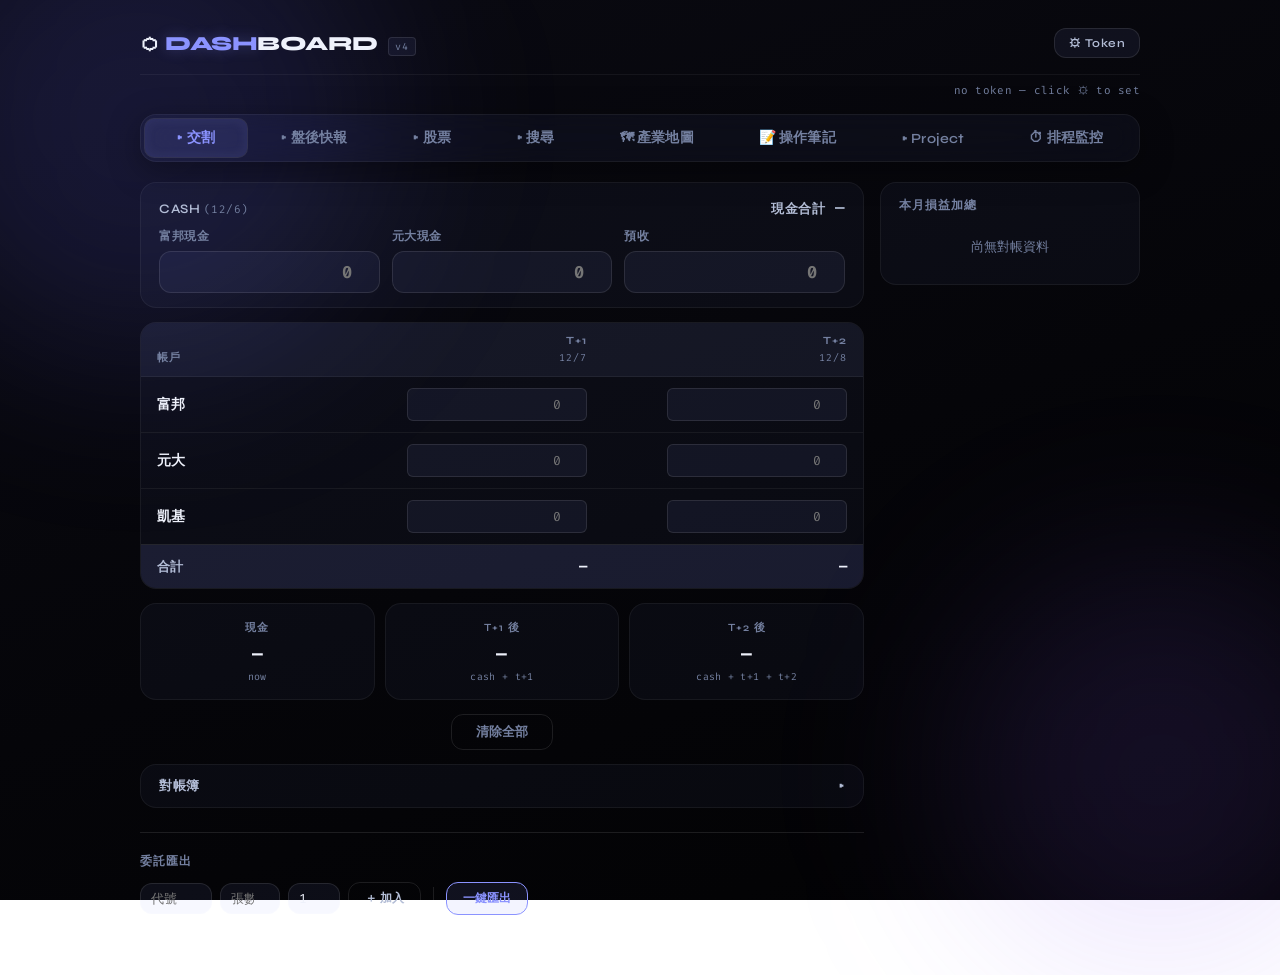
==== index.html @ f6f5fabf "fix: mobile tab bar no-wrap + horizontal scroll" ====
<!DOCTYPE html>
<html lang="zh-TW">
<head>
  <meta charset="UTF-8" />
  <meta name="viewport" content="width=device-width, initial-scale=1.0" />
  <title>Dashboard</title>
  <link rel="preconnect" href="https://fonts.googleapis.com">
  <link href="https://fonts.googleapis.com/css2?family=Fira+Code:wght@400;500;600;700&family=Syne:wght@400;600;700;800&display=swap" rel="stylesheet">
  <style>
    :root {
      --bg: #05060b;
      --surface: rgba(140,150,255,0.045);
      --surface-2: rgba(140,150,255,0.07);
      --surface-3: rgba(140,150,255,0.12);
      --border: rgba(255,255,255,0.10);
      --border-dim: rgba(255,255,255,0.055);
      --accent: #8b93ff;
      --accent-dim: rgba(139,147,255,0.10);
      --accent-glow: rgba(139,147,255,0.30);
      --text: #eef1fb;
      --text-2: #b3bdd6;
      --text-3: #7480a0;
      --pos: #2ee88a;
      --neg: #f55d6b;
      --warn: #f7b731;
      --exec: #38c9c9;
      --pri-1: #f55d6b;
      --pri-2: #f7b731;
      --pri-3: #2ee88a;
      --mono: 'Fira Code', 'SF Mono', monospace;
      --ui: 'Syne', -apple-system, sans-serif;
      --radius: 12px;
      --radius-lg: 16px;
    }

    * { box-sizing: border-box; margin: 0; padding: 0; }

    body {
      font-family: var(--ui);
      font-size: 15px;
      background: linear-gradient(160deg, #0a0a12 0%, #050509 55%, #020203 100%) fixed;
      color: var(--text);
      min-height: 100vh;
      padding: 28px 16px 60px;
      position: relative;
      overflow-x: hidden;
    }

    /* ── 電影感環境光暈 ──────────────────────── */
    body::before, body::after {
      content: '';
      position: fixed;
      border-radius: 50%;
      filter: blur(90px);
      z-index: 0;
      pointer-events: none;
    }
    body::before {
      width: 480px; height: 480px;
      background: rgba(99,102,241,0.16);
      top: -120px; left: -100px;
    }
    body::after {
      width: 420px; height: 420px;
      background: rgba(139,92,246,0.13);
      bottom: -80px; right: -90px;
    }

    .container { max-width: 1000px; margin: 0 auto; position: relative; z-index: 1; }

    /* ── Header ─────────────────────────────── */
    .header {
      display: flex;
      align-items: center;
      justify-content: space-between;
      margin-bottom: 8px;
      padding-bottom: 16px;
      border-bottom: 1px solid var(--border-dim);
    }

    .header-left { display: flex; align-items: baseline; gap: 10px; }

    .header h1 {
      font-size: 20px;
      font-weight: 800;
      letter-spacing: -0.5px;
      color: var(--text);
    }

    .header h1 span.accent { color: var(--accent); text-shadow: 0 0 14px var(--accent-glow); }

    .header-ver {
      font-family: var(--mono);
      font-size: 10px;
      color: var(--text-3);
      background: var(--surface-2);
      border: 1px solid var(--border);
      border-radius: 4px;
      padding: 2px 6px;
      letter-spacing: 1px;
    }

    .btn-token {
      font-family: var(--ui);
      font-size: 12px;
      font-weight: 600;
      letter-spacing: 0.5px;
      border: 1px solid var(--border);
      background: var(--surface-2);
      color: var(--text-2);
      border-radius: var(--radius);
      padding: 7px 14px;
      cursor: pointer;
      transition: all 0.2s;
    }
    .btn-token:hover { border-color: var(--accent); color: var(--accent); background: var(--accent-dim); }
    .btn-token.connected { border-color: rgba(34,209,126,0.4); color: var(--pos); background: rgba(34,209,126,0.06); }

    /* ── Sync Status ─────────────────────────── */
    .sync-status {
      font-family: var(--mono);
      font-size: 11px;
      color: var(--text-3);
      text-align: right;
      margin-bottom: 16px;
      min-height: 14px;
      letter-spacing: 0.3px;
    }

    /* ── Tabs ────────────────────────────────── */
    .tabs {
      display: flex;
      gap: 2px;
      margin-bottom: 20px;
      background: var(--surface);
      border: 1px solid var(--border-dim);
      border-radius: var(--radius-lg);
      padding: 4px;
      overflow-x: auto;
      -webkit-overflow-scrolling: touch;
      scrollbar-width: none;
    }
    .tabs::-webkit-scrollbar { display: none; }

    .tab-btn {
      flex: 1 0 auto;
      white-space: nowrap;
      border: none;
      background: transparent;
      border-radius: 9px;
      padding: 10px 8px;
      font-family: var(--ui);
      font-size: 14px;
      font-weight: 600;
      color: var(--text-3);
      cursor: pointer;
      transition: all 0.2s;
      letter-spacing: 0.2px;
    }
    .tab-btn:hover { color: var(--text-2); }
    .tab-btn.active {
      background: var(--surface-3);
      color: var(--accent);
      box-shadow: 0 0 0 1px var(--border), inset 0 0 12px var(--accent-dim);
    }

    /* ── Tab Panels ─────────────────────────── */
    .tab-panel { display: none; }
    .tab-panel.active { display: block; }

    /* ── Card base ───────────────────────────── */
    .card-base {
      background: var(--surface);
      border: 1px solid var(--border-dim);
      border-radius: var(--radius-lg);
    }

    /* ── 霧面玻璃質感（含 Safari 前綴） ────────── */
    .tabs, .card-base, .add-area {
      -webkit-backdrop-filter: blur(18px) saturate(130%);
      backdrop-filter: blur(18px) saturate(130%);
      box-shadow: 0 8px 32px rgba(0,0,0,0.35);
    }

    /* ── PROJECT ─────────────────────────────── */
    .add-area {
      background: var(--surface);
      border: 1px solid var(--border-dim);
      border-radius: var(--radius-lg);
      padding: 14px;
      margin-bottom: 8px;
      display: flex;
      gap: 8px;
      flex-wrap: wrap;
    }

    .add-area input[type="text"] {
      flex: 1; min-width: 160px;
      background: var(--surface-2);
      border: 1px solid var(--border);
      border-radius: var(--radius);
      padding: 9px 14px;
      font-family: var(--ui);
      font-size: 14px;
      color: var(--text);
      outline: none;
      transition: border-color 0.2s;
    }
    .add-area input[type="text"]:focus { border-color: var(--accent); }
    .add-area input[type="text"]::placeholder { color: var(--text-3); }

    .add-area select {
      background: var(--surface-2);
      border: 1px solid var(--border);
      border-radius: var(--radius);
      padding: 9px 10px;
      font-family: var(--ui);
      font-size: 13px;
      color: var(--text-2);
      outline: none;
      cursor: pointer;
    }

    .btn-add {
      background: var(--accent);
      color: #060a12;
      border: none;
      border-radius: var(--radius);
      padding: 9px 18px;
      font-family: var(--ui);
      font-size: 14px;
      font-weight: 700;
      cursor: pointer;
      white-space: nowrap;
      transition: opacity 0.2s;
    }
    .btn-add:hover { opacity: 0.85; }

    .sub-input-row {
      display: flex; gap: 8px; margin-bottom: 8px; padding: 0 2px;
    }
    .sub-input-row input, .sub-input-row textarea {
      flex: 1;
      background: var(--surface);
      border: 1px solid var(--border-dim);
      border-radius: var(--radius);
      padding: 8px 12px;
      font-family: var(--ui);
      font-size: 13px;
      color: var(--text-2);
      outline: none;
      transition: border-color 0.2s;
    }
    .sub-input-row input:focus, .sub-input-row textarea:focus {
      border-color: rgba(0,212,170,0.3);
      color: var(--text);
    }
    .sub-input-row input::placeholder, .sub-input-row textarea::placeholder { color: var(--text-3); }

    /* ── 看板（未完成／處理中／執行／審核／完成）：固定一列橫排，
       故意跳出 .container 的 1000px 上限、撐滿整個瀏覽器寬度，
       5 欄才有機會不用捲動就看完；視窗真的不夠寬時才左右滑動 ─ */
    .kanban-board {
      display: flex;
      justify-content: center;
      gap: 10px;
      margin-top: 12px;
      align-items: start;
      overflow-x: auto;
      padding-bottom: 6px;
      -webkit-overflow-scrolling: touch;
      width: 100vw;
      margin-left: calc(50% - 50vw);
      margin-right: calc(50% - 50vw);
      padding-left: 16px;
      padding-right: 16px;
      box-sizing: border-box;
    }
    .kanban-col {
      background: var(--surface);
      border: 1px solid var(--border-dim);
      border-radius: var(--radius-lg);
      padding: 10px;
      flex: 1 1 220px;
      min-width: 200px;
      max-width: 320px;
      transition: border-color 0.15s, box-shadow 0.15s;
    }
    .kanban-col.drag-over { border-color: var(--exec); box-shadow: 0 0 0 1px var(--exec), 0 0 16px rgba(56,201,201,0.25); }
    .kanban-col-head {
      display: flex;
      align-items: center;
      justify-content: center;
      gap: 7px;
      padding: 2px 2px 10px;
      margin-bottom: 8px;
      border-bottom: 2px solid var(--col-color, var(--border));
    }
    .kanban-col-label {
      font-family: var(--ui);
      font-size: 12px;
      font-weight: 700;
      color: var(--col-color, var(--text-2));
      letter-spacing: 0.3px;
      white-space: nowrap;
    }
    .kanban-col-count {
      font-family: var(--mono);
      font-size: 11px;
      color: var(--text-3);
      background: var(--surface-2);
      border-radius: 10px;
      padding: 1px 7px;
      flex-shrink: 0;
    }
    .kanban-col-body { list-style: none; min-height: 32px; }
    .kanban-empty { text-align: center; color: var(--text-3); padding: 18px 6px; font-size: 11px; font-family: var(--mono); letter-spacing: 0.3px; }

    .todo-item {
      background: var(--surface-2);
      border: 1px solid var(--border-dim);
      border-radius: var(--radius);
      padding: 10px 12px;
      margin-bottom: 8px;
      display: flex;
      flex-direction: column;
      gap: 8px;
      cursor: grab;
      transition: border-color 0.2s, box-shadow 0.2s, opacity 0.2s;
      border-left: 3px solid transparent;
    }
    .todo-item:hover { border-color: var(--border); }
    .todo-item:active { cursor: grabbing; }
    .todo-item.dragging { opacity: 0.3; }
    .todo-item.drag-over { box-shadow: 0 0 0 1px var(--accent), 0 0 12px var(--accent-glow); }
    .todo-item[data-priority="1"] { border-left-color: var(--pri-1); }
    .todo-item[data-priority="2"] { border-left-color: var(--pri-2); }
    .todo-item[data-priority="3"] { border-left-color: var(--pri-3); }

    .todo-item-top { display: flex; align-items: flex-start; gap: 8px; }
    .todo-item-controls { display: flex; align-items: center; justify-content: space-between; gap: 6px; }
    .todo-item-actions { display: flex; align-items: center; gap: 2px; }

    .drag-handle { color: var(--text-3); font-size: 16px; cursor: grab; user-select: none; flex-shrink: 0; }
    .todo-main { flex: 1; min-width: 0; }
    .todo-text { font-size: 14px; color: var(--text); word-break: break-word; display: block; cursor: pointer; line-height: 1.5; }
    .todo-text:hover { color: var(--accent); }
    .todo-note-link { font-size: 11px; color: rgba(0,212,170,0.7); text-decoration: none; display: inline-block; margin-top: 3px; font-family: var(--mono); }
    .todo-note-link:hover { color: var(--accent); text-decoration: underline; }
    .todo-desc { font-size: 12px; color: var(--text-2); margin-top: 6px; line-height: 1.6; white-space: pre-wrap; word-break: break-word; display: none; border-left: 2px solid var(--border); padding-left: 10px; }
    .todo-item.expanded .todo-desc { display: block; }

    .priority-select {
      font-family: var(--ui);
      font-size: 11px;
      border: 1px solid var(--border);
      background: var(--surface-3);
      color: var(--text-2);
      border-radius: 6px;
      padding: 3px 5px;
      outline: none;
      cursor: pointer;
      flex-shrink: 0;
      min-width: 0;
    }

    .btn-edit, .btn-delete {
      background: none; border: none; cursor: pointer;
      padding: 0 4px; flex-shrink: 0; transition: color 0.2s;
    }
    .btn-edit { color: var(--text-3); font-size: 13px; }
    .btn-edit:hover { color: var(--accent); }
    .btn-delete { color: var(--text-3); font-size: 15px; }
    .btn-delete:hover { color: var(--neg); }

    .btn-view-plan {
      width: 100%;
      text-align: left;
      background: var(--surface-3);
      border: 1px solid var(--border);
      border-radius: 7px;
      padding: 6px 9px;
      font-family: var(--ui);
      font-size: 11.5px;
      font-weight: 600;
      color: var(--exec);
      cursor: pointer;
      transition: border-color 0.2s, background 0.2s;
    }
    .btn-view-plan:hover { border-color: var(--exec); background: rgba(56,201,201,0.1); }

    .empty { text-align: center; color: var(--text-3); padding: 40px; font-size: 14px; font-family: var(--mono); letter-spacing: 0.5px; }

    /* ── 交割計算機 ───────────────────────────── */
    .calc-cash-row {
      background: var(--surface);
      border: 1px solid var(--border-dim);
      border-radius: var(--radius-lg);
      padding: 14px 18px;
      margin-bottom: 14px;
    }
    .calc-cash-head {
      display: flex;
      justify-content: space-between;
      align-items: baseline;
      flex-wrap: wrap;
      gap: 6px 16px;
      margin-bottom: 10px;
      font-size: 13px;
      font-weight: 600;
      color: var(--text-2);
      letter-spacing: 0.5px;
    }
    .calc-cash-total { white-space: nowrap; }
    .calc-cash-total #cash-total { font-family: var(--mono); font-size: 16px; margin-left: 6px; }
    .calc-cash-fields {
      display: grid;
      grid-template-columns: repeat(auto-fit, minmax(140px, 1fr));
      gap: 12px;
    }
    .calc-field { display: flex; flex-direction: column; gap: 6px; min-width: 0; }
    .calc-field[hidden] { display: none; }
    .calc-field > span {
      font-size: 12px;
      font-weight: 600;
      color: var(--text-3);
      white-space: nowrap;
      letter-spacing: 0.5px;
    }

    .cash-input {
      width: 100%;
      min-width: 0;
      background: var(--surface-2);
      border: 1px solid var(--border);
      border-radius: var(--radius);
      padding: 9px 12px;
      font-family: var(--mono);
      font-size: 17px;
      font-weight: 700;
      color: var(--text);
      text-align: right;
      outline: none;
      transition: border-color 0.2s;
    }
    .cash-input:focus { border-color: var(--accent); box-shadow: 0 0 0 3px var(--accent-dim); }

    .table-wrap {
      background: var(--surface);
      border: 1px solid var(--border-dim);
      border-radius: var(--radius-lg);
      overflow-x: auto;
      margin-bottom: 14px;
    }
    /* 交割表：固定欄寬，T+1／T+2 兩欄等寬，輸入框、表頭、合計同一條右緣對齊 */
    .calc-table { table-layout: fixed; }
    .calc-table th:first-child, .calc-table td:first-child { width: 28%; }
    .calc-table thead th { vertical-align: bottom; line-height: 1.5; }
    #tab-calc tbody td, #tab-calc tfoot td { white-space: nowrap; vertical-align: middle; }

    table { width: 100%; border-collapse: collapse; }

    thead th {
      background: var(--surface-2);
      padding: 10px 16px;
      font-family: var(--ui);
      font-size: 11px;
      color: var(--text-3);
      font-weight: 700;
      text-align: right;
      text-transform: uppercase;
      letter-spacing: 1px;
      border-bottom: 1px solid var(--border-dim);
    }
    thead th:first-child { text-align: left; }

    tbody td {
      padding: 11px 16px;
      border-bottom: 1px solid var(--border-dim);
      text-align: right;
      font-family: var(--mono);
      font-size: 14px;
      color: var(--text-2);
    }
    tbody td:first-child { text-align: left; font-family: var(--ui); font-weight: 600; color: var(--text); font-size: 14px; }
    tbody tr:last-child td { border-bottom: none; }
    tbody tr:hover td { background: var(--surface-2); }

    tfoot td {
      padding: 12px 16px;
      text-align: right;
      background: var(--surface-3);
      font-family: var(--mono);
      font-weight: 700;
      font-size: 14px;
      border-top: 1px solid var(--border);
    }
    tfoot td:first-child { text-align: left; font-family: var(--ui); color: var(--text-2); font-size: 13px; }

    .num-input {
      width: 100%;
      max-width: 180px;
      min-width: 0;
      background: var(--surface-2);
      border: 1px solid var(--border);
      border-radius: 6px;
      padding: 7px 10px;
      font-family: var(--mono);
      font-size: 13px;
      color: var(--text);
      text-align: right;
      outline: none;
      transition: border-color 0.2s;
    }
    .num-input:focus { border-color: var(--accent); }

    .pos { color: var(--pos); font-weight: 700; }
    .neg { color: var(--neg); font-weight: 700; }
    .zero { color: var(--text-3); }

    /* ── 對帳簿 / 本月損益（台股習慣：紅賺綠賠，跟上面 .pos/.neg 相反，另開 class）── */
    .pnl-up   { color: var(--neg); font-weight: 700; }
    .pnl-down { color: var(--pos); font-weight: 700; }
    /* 左右兩欄：左欄 minmax(0,1fr) + min-width:0 防止內容把欄位撐爆；右欄固定寬、頂端對齊、sticky，
       左欄對帳簿展開只會拉長左欄，不會改變右欄 */
    .calc-layout { display: grid; grid-template-columns: minmax(0, 1fr) 260px; gap: 16px; align-items: start; }
    .calc-main, .calc-side { min-width: 0; }
    .calc-side { position: sticky; top: 12px; }
    .pnl-month {
      background: var(--surface);
      border: 1px solid var(--border-dim);
      border-radius: var(--radius-lg);
      padding: 14px 18px;
    }
    .pnl-month h4 { display: flex; justify-content: space-between; align-items: baseline; gap: 8px; margin: 0 0 10px; font-size: 12px; color: var(--text-3); letter-spacing: 1px; font-weight: 700; }
    .pnl-month-row { display: flex; justify-content: space-between; align-items: baseline; gap: 10px; padding: 8px 0; border-bottom: 1px solid var(--border-dim); font-size: 13px; color: var(--text-2); }
    .pnl-month-row:last-child { border-bottom: none; }
    .pnl-month-row > span:first-child { white-space: nowrap; }
    .pnl-month-row .v { font-family: var(--mono); font-size: 15px; white-space: nowrap; text-align: right; min-width: 0; }
    .pnl-month-row.total .v { font-size: 18px; }
    .pnl-ledger { margin-top: 14px; }
    .pnl-ledger-head {
      width: 100%;
      display: flex; justify-content: space-between; align-items: center;
      background: var(--surface);
      border: 1px solid var(--border-dim);
      border-radius: var(--radius-lg);
      padding: 12px 18px;
      color: var(--text-2);
      font-family: var(--ui); font-size: 13px; font-weight: 700; letter-spacing: 0.5px;
      cursor: pointer;
    }
    .pnl-ledger-head:hover { border-color: var(--border); }
    .pnl-ledger-body { display: none; margin-top: 10px; }
    .pnl-ledger-body .table-wrap { max-height: 420px; overflow: auto; }
    .pnl-ledger-body thead th { position: sticky; top: 0; z-index: 1; background: #14151f; }
    .pnl-ledger-body tbody td:first-child { font-family: var(--mono); font-weight: 400; color: var(--text-2); font-size: 13px; }
    .pnl-ledger.open .pnl-ledger-body { display: block; }
    .pnl-ledger .arrow { transition: transform 0.15s; }
    .pnl-ledger.open .arrow { transform: rotate(90deg); }
    .pnl-ledger-body tr.pnl-mrow { cursor: pointer; background: rgba(255,255,255,0.04); }
    .pnl-ledger-body tr.pnl-mrow:hover { background: rgba(255,255,255,0.08); }
    .pnl-ledger-body tr.pnl-mrow td { font-weight: 700; white-space: nowrap; }
    .pnl-ledger-body tbody tr.pnl-mrow td:first-child { font-family: var(--ui); color: var(--text); font-weight: 700; }
    .pnl-ledger-body tr.pnl-mrow .arrow { display: inline-block; transition: transform 0.15s; }
    .pnl-ledger.open .pnl-ledger-body tr.pnl-mrow .arrow { transform: none; }
    .pnl-ledger.open .pnl-ledger-body tr.pnl-mrow.open .arrow { transform: rotate(90deg); }
    .pnl-mdays { font-family: var(--mono); font-weight: 400; font-size: 11px; color: var(--text-3); margin-left: 4px; }
    .pnl-ledger-body tr.pnl-drow[hidden] { display: none; }
    .pnl-empty { color: var(--text-3); font-family: var(--mono); font-size: 13px; text-align: center; padding: 14px; }
    /* 對帳簿卡片數 = 帳戶數 + 合計（JS 設 --pnl-cols）；表頭不換行，欄多時 table-wrap 橫向捲動 */
    .pnl-ledger-body .result-cards { grid-template-columns: repeat(var(--pnl-cols, 4), minmax(0, 1fr)); }
    .pnl-ledger-body .card-value { font-size: 16px; }
    .pnl-ledger-body thead th { white-space: nowrap; }
    /* 本月交易量：成交金額不是損益，一般顏色 */
    .pnl-vol { margin-top: 14px; }
    .pnl-vol-v { color: var(--text); font-weight: 700; }
    @media (max-width: 600px) {
      .pnl-ledger-body .result-cards { grid-template-columns: repeat(2, minmax(0, 1fr)); }
    }
    /* 左欄低於 ~560px 就太擠（三張卡片＋表格），改單欄，本月損益接在下方 */
    @media (max-width: 860px) {
      .calc-layout { grid-template-columns: minmax(0, 1fr); }
      .calc-side { position: static; }
    }

    .result-cards { display: grid; grid-template-columns: repeat(3, minmax(0, 1fr)); gap: 10px; margin-bottom: 14px; }

    .card {
      background: var(--surface);
      border: 1px solid var(--border-dim);
      border-radius: var(--radius-lg);
      padding: 16px 10px;
      text-align: center;
      min-width: 0;
      transition: border-color 0.2s;
    }
    .card:hover { border-color: var(--border); }
    .card-label { font-size: 11px; color: var(--text-3); margin-bottom: 8px; text-transform: uppercase; letter-spacing: 1px; font-weight: 600; }
    .card-value { font-family: var(--mono); font-size: 18px; font-weight: 700; overflow-wrap: anywhere; line-height: 1.3; }
    .card-sub { font-family: var(--mono); font-size: 10px; color: var(--text-3); margin-top: 4px; letter-spacing: 0.3px; }

    .btn-reset {
      display: block;
      margin: 0 auto;
      font-family: var(--ui);
      font-size: 13px;
      font-weight: 600;
      border: 1px solid var(--border);
      background: transparent;
      color: var(--text-3);
      border-radius: var(--radius);
      padding: 8px 24px;
      cursor: pointer;
      transition: all 0.2s;
    }
    .btn-reset:hover { border-color: var(--neg); color: var(--neg); }

    /* ── 委託匯出 ────────────────────────────── */
    .export-section {
      margin-top: 24px;
      border-top: 1px solid var(--border);
      padding-top: 20px;
    }
    .export-section h4 {
      font-family: var(--ui);
      font-size: 12px;
      font-weight: 600;
      color: var(--text-3);
      letter-spacing: 0.08em;
      text-transform: uppercase;
      margin: 0 0 12px 0;
    }
    .export-row {
      display: flex;
      gap: 8px;
      align-items: center;
      margin-bottom: 8px;
    }
    .export-row .row-info {
      font-family: var(--mono);
      font-size: 13px;
      color: var(--text-2);
      min-width: 100px;
    }
    .export-row .row-qty {
      font-family: var(--mono);
      font-size: 12px;
      color: var(--text-3);
      min-width: 36px;
    }
    .export-batch input {
      font-family: var(--mono);
      font-size: 13px;
      background: var(--surface-2);
      border: 1px solid var(--border);
      border-radius: var(--radius);
      color: var(--text);
      padding: 6px 10px;
      outline: none;
      transition: border-color 0.15s;
    }
    .export-batch input:focus { border-color: var(--accent); }
    .export-batch .inp-code { width: 72px; }
    .export-batch .inp-name { width: 88px; }
    .export-batch .inp-qty  { width: 60px; }
    .export-row .btn-del {
      background: transparent;
      border: none;
      color: var(--text-3);
      cursor: pointer;
      font-size: 15px;
      padding: 2px 4px;
      line-height: 1;
      border-radius: 4px;
      transition: color 0.15s;
    }
    .export-row .btn-del:hover { color: var(--neg); }
    .export-batch {
      display: flex;
      gap: 8px;
      align-items: center;
      margin-top: 12px;
      flex-wrap: wrap;
    }
    .export-batch .inp-count { width: 52px; }
    .export-batch-sep {
      width: 1px;
      height: 24px;
      background: var(--border);
      margin: 0 4px;
    }
    .btn-export-add, .btn-export-csv, .btn-export-xml {
      font-family: var(--ui);
      font-size: 12px;
      font-weight: 600;
      border-radius: var(--radius);
      padding: 7px 16px;
      cursor: pointer;
      transition: all 0.15s;
    }
    .btn-export-add {
      background: transparent;
      border: 1px solid var(--border);
      color: var(--text-2);
    }
    .btn-export-add:hover { border-color: var(--accent); color: var(--accent); }
    .btn-export-csv {
      background: var(--accent-dim);
      border: 1px solid var(--accent);
      color: var(--accent);
    }
    .btn-export-csv:hover { background: var(--accent); color: #000; }
    .btn-export-xml {
      background: transparent;
      border: 1px solid var(--border);
      color: var(--text-2);
    }
    .btn-export-xml:hover { border-color: var(--pos, #00c853); color: var(--pos, #00c853); }

    /* ── Modals ──────────────────────────────── */
    .modal-overlay {
      display: none;
      position: fixed;
      inset: 0;
      background: rgba(0,0,0,0.7);
      backdrop-filter: blur(4px);
      z-index: 100;
      align-items: center;
      justify-content: center;
    }
    .modal-overlay.show { display: flex; }

    .modal {
      background: var(--surface-2);
      border: 1px solid var(--border);
      border-radius: 18px;
      padding: 28px;
      width: 90%;
      max-width: 440px;
      box-shadow: 0 24px 64px rgba(0,0,0,0.6);
    }
    .modal h2 { font-size: 17px; font-weight: 700; margin-bottom: 8px; color: var(--text); }
    .modal p { font-size: 13px; color: var(--text-2); margin-bottom: 18px; line-height: 1.7; }

    .modal input, .modal select, .modal textarea {
      width: 100%;
      background: var(--surface);
      border: 1px solid var(--border);
      border-radius: var(--radius);
      padding: 10px 14px;
      font-family: var(--ui);
      font-size: 14px;
      color: var(--text);
      outline: none;
      margin-bottom: 10px;
    }
    .modal input:focus, .modal select:focus, .modal textarea:focus {
      border-color: rgba(0,212,170,0.4);
    }
    .modal input::placeholder, .modal textarea::placeholder { color: var(--text-3); }

    .modal-btns { display: flex; gap: 8px; justify-content: flex-end; margin-top: 4px; }

    .btn-cancel {
      font-family: var(--ui);
      font-size: 13px;
      font-weight: 600;
      border: 1px solid var(--border);
      background: transparent;
      color: var(--text-2);
      border-radius: var(--radius);
      padding: 8px 18px;
      cursor: pointer;
      transition: all 0.2s;
    }
    .btn-cancel:hover { border-color: var(--text-2); }

    .btn-confirm {
      font-family: var(--ui);
      font-size: 13px;
      font-weight: 700;
      background: var(--accent);
      color: #060a12;
      border: none;
      border-radius: var(--radius);
      padding: 8px 18px;
      cursor: pointer;
      transition: opacity 0.2s;
    }
    .btn-confirm:hover { opacity: 0.85; }

    .modal-wide { max-width: 920px; width: 94%; max-height: 90vh; overflow-y: auto; }
    .modal-wide textarea {
      font-family: var(--mono);
      font-size: 15.5px;
      line-height: 1.75;
      resize: vertical;
      min-height: 560px;
    }
    .note-modal-status { font-size: 12px; color: var(--text-3); margin: -4px 0 10px; font-family: var(--mono); }

    /* ── 股票 ─────────────────────────────────── */
    .stock-input-card {
      background: var(--surface);
      border: 1px solid var(--border-dim);
      border-radius: var(--radius-lg);
      padding: 18px;
      margin-bottom: 18px;
    }
    .stock-input-card h3 {
      font-size: 11px;
      color: var(--text-3);
      margin-bottom: 12px;
      font-weight: 700;
      text-transform: uppercase;
      letter-spacing: 1px;
    }

    .stock-code-row { display: flex; gap: 8px; margin-bottom: 10px; }
    .stock-code-row input {
      width: 120px;
      background: var(--surface-2);
      border: 1px solid var(--border);
      border-radius: var(--radius);
      padding: 9px 14px;
      font-family: var(--mono);
      font-size: 15px;
      font-weight: 700;
      color: var(--text);
      outline: none;
      transition: border-color 0.2s;
      text-transform: uppercase;
    }
    .stock-code-row input:focus { border-color: var(--accent); }

    .stock-msg-textarea {
      width: 100%;
      background: var(--surface-2);
      border: 1px solid var(--border);
      border-radius: var(--radius);
      padding: 10px 14px;
      font-family: var(--ui);
      font-size: 13px;
      color: var(--text);
      outline: none;
      resize: vertical;
      min-height: 80px;
      transition: border-color 0.2s;
      margin-bottom: 10px;
      line-height: 1.6;
    }
    .stock-msg-textarea:focus { border-color: rgba(0,212,170,0.3); }
    .stock-msg-textarea::placeholder { color: var(--text-3); }

    .btn-stock-add {
      background: var(--accent);
      color: #060a12;
      border: none;
      border-radius: var(--radius);
      padding: 9px 20px;
      font-family: var(--ui);
      font-size: 13px;
      font-weight: 700;
      cursor: pointer;
      transition: opacity 0.2s;
    }
    .btn-stock-add:hover { opacity: 0.85; }
    .btn-stock-add:disabled { background: var(--surface-3); color: var(--text-3); cursor: not-allowed; opacity: 1; }

    .stock-list { display: flex; flex-direction: column; gap: 8px; }

    .stock-card {
      background: var(--surface);
      border: 1px solid var(--border-dim);
      border-radius: var(--radius);
      padding: 14px 16px;
      border-left: 3px solid var(--accent);
      cursor: pointer;
      transition: border-color 0.2s, box-shadow 0.2s;
    }
    .stock-card:hover { border-color: var(--border); box-shadow: 0 0 0 1px var(--border); }

    .stock-card-header { display: flex; align-items: center; gap: 10px; }
    .stock-card-code { font-family: var(--mono); font-size: 15px; font-weight: 700; color: var(--accent); }
    .stock-card-meta { font-family: var(--mono); font-size: 11px; color: var(--text-3); margin-left: auto; }
    .stock-card-notes { margin-top: 12px; display: none; }
    .stock-card.expanded .stock-card-notes { display: block; }

    .stock-note-item {
      border-left: 2px solid var(--border);
      padding: 6px 12px;
      margin-bottom: 8px;
      font-size: 13px;
      color: var(--text-2);
      line-height: 1.6;
    }
    .stock-note-date { font-family: var(--mono); font-size: 10px; color: var(--text-3); margin-bottom: 3px; letter-spacing: 0.5px; }

    .stock-synced-badge {
      display: inline-block;
      font-family: var(--mono);
      font-size: 10px;
      background: rgba(34,209,126,0.08);
      color: var(--pos);
      border: 1px solid rgba(34,209,126,0.2);
      border-radius: 4px;
      padding: 2px 7px;
      margin-left: 6px;
      letter-spacing: 0.5px;
    }

    /* ── 搜尋 ────────────────────────────────── */
    .search-input-card {
      background: var(--surface);
      border: 1px solid var(--border-dim);
      border-radius: var(--radius-lg);
      padding: 18px;
      margin-bottom: 16px;
    }
    .search-row { display: flex; gap: 8px; }
    .search-input {
      flex: 1;
      background: var(--surface-2);
      border: 1px solid var(--border);
      border-radius: var(--radius);
      padding: 10px 14px;
      font-family: var(--ui);
      font-size: 14px;
      color: var(--text);
      outline: none;
      transition: border-color 0.2s;
    }
    .search-input:focus { border-color: var(--accent); }
    .search-input::placeholder { color: var(--text-3); }
    .btn-search {
      background: var(--accent);
      color: #060a12;
      border: none;
      border-radius: var(--radius);
      padding: 10px 20px;
      font-family: var(--ui);
      font-size: 14px;
      font-weight: 700;
      cursor: pointer;
      transition: opacity 0.2s;
    }
    .btn-search:hover { opacity: 0.85; }
    .search-hint { font-family: var(--mono); font-size: 11px; color: var(--text-3); margin-top: 8px; letter-spacing: 0.3px; }

    .search-result-card {
      background: var(--surface);
      border: 1px solid var(--border-dim);
      border-radius: var(--radius-lg);
      padding: 20px;
      margin-bottom: 12px;
    }
    .src-header { display: flex; align-items: center; gap: 10px; margin-bottom: 16px; padding-bottom: 12px; border-bottom: 1px solid var(--border-dim); }
    .src-code { font-family: var(--mono); font-size: 18px; font-weight: 700; color: var(--accent); }
    .src-name { font-size: 15px; color: var(--text-2); }
    .src-section { margin-bottom: 14px; }
    .src-section-title { font-family: var(--mono); font-size: 11px; font-weight: 700; color: var(--accent); margin-bottom: 8px; text-transform: uppercase; letter-spacing: 1px; }
    .src-section-body { font-size: 13px; line-height: 1.75; color: var(--text-2); }
    .src-section-body ul { padding-left: 16px; margin: 4px 0; }
    .src-section-body li { margin-bottom: 4px; }
    .src-section-body h4 { font-size: 13px; color: var(--text); margin: 10px 0 4px; }
    .wiki-link { background: var(--accent-dim); color: var(--accent); border-radius: 4px; padding: 0 5px; font-size: 12px; font-family: var(--mono); }
    .src-chips { display: flex; flex-wrap: wrap; gap: 8px; margin-top: 10px; }
    .src-chip {
      background: var(--surface-2);
      color: var(--text-2);
      border: 1px solid var(--border);
      border-radius: 8px;
      padding: 6px 12px;
      font-family: var(--mono);
      font-size: 12px;
      cursor: pointer;
      transition: all 0.15s;
    }
    .src-chip:hover { background: var(--accent-dim); color: var(--accent); border-color: rgba(0,212,170,0.3); }

    /* ── 操作筆記 ──────────────────────────────── */
    .opnote-form-card {
      background: var(--surface);
      border: 1px solid var(--border-dim);
      border-radius: var(--radius-lg);
      padding: 18px;
      margin-bottom: 18px;
    }
    .opnote-inputs { display: flex; gap: 8px; margin-bottom: 10px; }
    .opnote-inputs input {
      background: var(--surface-2);
      border: 1px solid var(--border);
      border-radius: var(--radius);
      padding: 9px 14px;
      font-family: var(--mono);
      font-size: 14px;
      font-weight: 700;
      color: var(--text);
      outline: none;
      transition: border-color 0.2s;
    }
    .opnote-inputs input:first-child { width: 110px; text-transform: uppercase; }
    .opnote-inputs input:last-child { flex: 1; }
    .opnote-inputs input:focus { border-color: var(--accent); }
    .opnote-textarea {
      width: 100%;
      background: var(--surface-2);
      border: 1px solid var(--border);
      border-radius: var(--radius);
      padding: 10px 14px;
      font-family: var(--ui);
      font-size: 13px;
      color: var(--text);
      outline: none;
      resize: vertical;
      min-height: 70px;
      transition: border-color 0.2s;
      margin-bottom: 10px;
      line-height: 1.6;
      box-sizing: border-box;
    }
    .opnote-textarea:focus { border-color: rgba(0,212,170,0.3); }
    .opnote-textarea::placeholder { color: var(--text-3); }
    .opnote-paste-area {
      border: 1.5px dashed var(--border);
      border-radius: var(--radius);
      padding: 14px;
      text-align: center;
      color: var(--text-3);
      font-size: 12px;
      font-family: var(--mono);
      margin-bottom: 10px;
      cursor: pointer;
      transition: border-color 0.2s, background 0.2s;
      user-select: none;
    }
    .opnote-paste-area:hover, .opnote-paste-area.drag-over {
      border-color: var(--accent);
      background: var(--accent-dim);
      color: var(--accent);
    }
    .opnote-img-preview { display: flex; flex-wrap: wrap; gap: 8px; margin-bottom: 10px; }
    .opnote-img-wrap { position: relative; display: inline-block; }
    .opnote-preview-img { max-width: 120px; max-height: 80px; border-radius: 4px; border: 1px solid var(--border); display: block; cursor: zoom-in; }
    .opnote-img-del {
      position: absolute; top: -6px; right: -6px;
      background: var(--surface-3); border: 1px solid var(--border);
      border-radius: 50%; width: 18px; height: 18px; font-size: 10px; line-height: 16px; text-align: center;
      cursor: pointer; color: var(--text-2); padding: 0;
    }
    .opnote-img-del:hover { background: var(--neg); color: #fff; border-color: var(--neg); }
    .btn-opnote-save {
      background: var(--accent); color: #060a12;
      border: none; border-radius: var(--radius);
      padding: 9px 22px; font-family: var(--ui); font-size: 13px; font-weight: 700;
      cursor: pointer; transition: opacity 0.2s;
    }
    .btn-opnote-save:hover { opacity: 0.85; }
    .btn-opnote-save:disabled { background: var(--surface-3); color: var(--text-3); cursor: not-allowed; opacity: 1; }
    .opnote-list { display: flex; flex-direction: column; gap: 10px; }
    .opnote-card {
      background: var(--surface);
      border: 1px solid var(--border-dim);
      border-left: 3px solid rgba(0,212,170,0.4);
      border-radius: var(--radius);
      padding: 14px 16px;
    }
    .opnote-card-header { display: flex; align-items: center; gap: 8px; margin-bottom: 8px; }
    .opnote-card-code { font-family: var(--mono); font-size: 15px; font-weight: 700; color: var(--accent); }
    .opnote-card-name { font-size: 13px; color: var(--text-2); }
    .opnote-card-date { font-family: var(--mono); font-size: 11px; color: var(--text-3); margin-left: auto; }
    .opnote-del-btn {
      background: none; border: none; color: var(--text-3); font-size: 12px;
      cursor: pointer; padding: 2px 6px; border-radius: 4px; transition: color 0.15s;
    }
    .opnote-del-btn:hover { color: var(--neg); }
    .opnote-card-text { font-size: 13px; color: var(--text-2); line-height: 1.6; white-space: pre-wrap; margin-bottom: 8px; }
    .opnote-card-images { display: flex; flex-wrap: wrap; gap: 6px; margin-top: 6px; }
    .opnote-card-img { max-width: 160px; max-height: 110px; border-radius: 4px; border: 1px solid var(--border); cursor: zoom-in; transition: opacity 0.15s; }
    .opnote-card-img:hover { opacity: 0.85; }
    .opnote-status { font-family: var(--mono); font-size: 11px; color: var(--text-3); text-align: right; margin-top: 8px; }

    /* ── 盤後快報 ─────────────────────────────── */
    .pm-bar {
      display: flex; flex-wrap: wrap; align-items: center; gap: 8px 10px;
      margin-bottom: 14px; font-family: var(--mono); font-size: 13px; color: var(--text-2);
    }
    .pm-bar select, .pm-btn {
      background: var(--surface-2); border: 1px solid var(--border); color: var(--text);
      font-family: var(--mono); font-size: 13px; padding: 7px 10px; border-radius: 8px;
    }
    .pm-bar select { max-width: 100%; min-width: 0; }
    .pm-btn { cursor: pointer; color: var(--text-2); white-space: nowrap; }
    .pm-btn:hover:not(:disabled) { border-color: var(--accent); color: var(--accent); background: var(--accent-dim); }
    .pm-btn:disabled { opacity: 0.4; cursor: default; }
    .pm-updated { margin-left: auto; color: var(--text-3); font-size: 12px; }
    .pm-updated b { color: var(--text-2); font-weight: 600; }
    .pm-msg { color: var(--text-3); text-align: center; padding: 40px; font-family: var(--mono); font-size: 13px; }
    .pm-msg.pm-err { color: var(--neg); }

    #pm-content {
      background: var(--surface);
      border: 1px solid var(--border-dim);
      border-radius: var(--radius-lg);
      padding: 24px;
      font-size: 15px;
      line-height: 1.8;
      color: var(--text-2);
      overflow-wrap: anywhere;
    }
    #pm-content h1 { font-size: 20px; color: var(--text); margin: 0 0 14px; line-height: 1.4; }
    #pm-content h2 {
      font-size: 16px; font-weight: 700; color: var(--accent); letter-spacing: 0.5px;
      margin: 28px 0 10px; padding-bottom: 6px; border-bottom: 1px solid var(--border-dim);
    }
    #pm-content h3 { font-size: 15px; color: var(--text); margin: 18px 0 8px; }
    #pm-content h4 { font-size: 14px; color: var(--text-2); margin: 14px 0 6px; }
    #pm-content h1:first-child, #pm-content h2:first-child { margin-top: 0; }
    #pm-content p { margin: 8px 0; }
    #pm-content ul, #pm-content ol { padding-left: 22px; margin: 8px 0; }
    #pm-content li { margin-bottom: 6px; }
    #pm-content strong { color: var(--text); font-weight: 700; }
    #pm-content em { color: var(--text-3); font-size: 13px; }
    #pm-content p > em:only-child { display: block; line-height: 1.7; }
    #pm-content a { color: var(--accent); text-decoration: none; }
    #pm-content a:hover { text-decoration: underline; }
    #pm-content hr { border: none; border-top: 1px solid var(--border); margin: 24px 0; }
    #pm-content blockquote {
      margin: 10px 0; padding: 8px 14px; border-left: 3px solid var(--accent);
      background: var(--surface-2); border-radius: 0 8px 8px 0; font-size: 13px; color: var(--text-2);
    }
    #pm-content blockquote p { margin: 4px 0; }
    .pm-table-wrap { overflow-x: auto; -webkit-overflow-scrolling: touch; margin: 10px 0; border: 1px solid var(--border-dim); border-radius: 8px; }
    .pm-table { border-collapse: collapse; width: 100%; font-size: 13px; line-height: 1.5; }
    .pm-table th {
      font-family: var(--mono); font-size: 12px; font-weight: 600; color: var(--text-3);
      padding: 8px 10px; border-bottom: 1px solid var(--border); white-space: nowrap; background: var(--surface-2);
    }
    .pm-table td { padding: 6px 10px; border-bottom: 1px solid var(--border-dim); vertical-align: top; min-width: 4em; }
    .pm-table tr:last-child td { border-bottom: none; }
    .pm-table tbody tr:hover td { background: var(--surface-2); }
    .pm-table .pm-r { text-align: right; font-family: var(--mono); font-variant-numeric: tabular-nums; white-space: nowrap; }
    .pm-table .pm-c { text-align: center; }
    .pm-table .pm-l { text-align: left; }
    @media (max-width: 600px) {
      #pm-content { padding: 14px; font-size: 15px; }
      .pm-table { font-size: 13px; }
      .pm-updated { margin-left: 0; width: 100%; }
    }

    @media (max-width: 480px) {
      .num-input { font-size: 12px; padding: 7px 8px; }
      #tab-calc thead th, #tab-calc tbody td, #tab-calc tfoot td { padding-left: 10px; padding-right: 10px; }
      .calc-cash-fields { grid-template-columns: 1fr 1fr; }
      .result-cards { grid-template-columns: 1fr; }
      .tabs { gap: 1px; }
      .tab-btn { font-size: 12px; padding: 8px 10px; flex: 0 0 auto; }
      .daily-bar { flex-wrap: wrap; }
    }

    /* ── Daily Summary Bar ────────────────────── */
    .daily-bar {
      background: var(--surface);
      border: 1px solid var(--border-dim);
      border-left: 3px solid var(--accent);
      border-radius: var(--radius);
      padding: 9px 14px;
      margin-bottom: 14px;
      display: none;
      align-items: flex-start;
      gap: 10px;
    }
    .daily-bar-label {
      font-family: var(--mono);
      font-size: 10px;
      font-weight: 700;
      color: var(--accent);
      text-transform: uppercase;
      letter-spacing: 1.2px;
      white-space: nowrap;
      padding-top: 1px;
    }
    .daily-bar-items {
      font-family: var(--mono);
      font-size: 14px;
      color: var(--text-2);
      display: flex;
      flex-wrap: wrap;
      gap: 4px 20px;
      line-height: 1.7;
    }
    .daily-bar-item::before { content: '▸ '; color: var(--accent); }

    /* ── 排程監控 ─────────────────────────────── */
    .mon-head {
      display: flex; flex-wrap: wrap; align-items: center; gap: 10px 18px;
      margin-bottom: 14px; font-family: var(--mono); font-size: 13px; color: var(--text-2);
    }
    .mon-head b { color: var(--text); font-weight: 600; }
    .mon-head .mon-tz { color: var(--text-3); }
    .mon-refresh {
      margin-left: auto; background: var(--surface-2); border: 1px solid var(--border);
      color: var(--text-2); font-family: var(--mono); font-size: 12px;
      padding: 6px 12px; border-radius: 8px; cursor: pointer;
    }
    .mon-refresh:hover { border-color: var(--accent); color: var(--accent); background: var(--accent-dim); }
    .mon-error {
      color: var(--neg); font-family: var(--mono); font-size: 13px;
      padding: 12px 14px; border: 1px solid var(--border); border-radius: var(--radius); margin-bottom: 12px;
    }
    .mon-table-wrap { overflow-x: auto; border: 1px solid var(--border-dim); border-radius: var(--radius); }
    .mon-table { width: 100%; border-collapse: collapse; font-size: 12px; }
    .mon-table th, .mon-table td { white-space: nowrap; }
    .mon-table th {
      text-align: left; font-family: var(--mono); font-size: 11px; font-weight: 500;
      color: var(--text-3); padding: 10px 12px; border-bottom: 1px solid var(--border); white-space: nowrap;
    }
    .mon-table td { padding: 7px 10px; border-bottom: 1px solid var(--border-dim); color: var(--text); vertical-align: middle; }
    .mon-table tr.mon-grp-start td { border-top: 1px solid var(--border); }
    .mon-table tbody tr:first-child td { border-top: none; }
    .mon-table td.mon-bot { font-weight: 600; vertical-align: top; border-right: 1px solid var(--border-dim); }
    .mon-ellip { display: block; overflow: hidden; text-overflow: ellipsis; white-space: nowrap; }
    .mon-bot .mon-ellip { max-width: 140px; }
    .mon-table th.mon-name, .mon-table td.mon-name { text-align: right; }
    .mon-name .mon-ellip { display: inline-block; max-width: 200px; vertical-align: bottom; text-align: right; }
    .mon-note .mon-ellip { max-width: 260px; }
    .mon-table tr:last-child td { border-bottom: none; }
    .mon-table .mon-mono { font-family: var(--mono); font-size: 12px; color: var(--text-2); white-space: nowrap; }
    .mon-table .mon-note { color: var(--text-2); font-size: 12px; }
    .mon-status { display: inline-flex; align-items: center; gap: 6px; white-space: nowrap; }
    .mon-dot { width: 10px; height: 10px; border-radius: 50%; flex-shrink: 0; }
    .mon-cells { display: flex; flex-wrap: nowrap; gap: 3px; }
    .mon-cell { width: 14px; height: 14px; border-radius: 3px; flex-shrink: 0; }
    .mon-green { background: var(--pos); box-shadow: 0 0 6px rgba(46,232,138,0.45); }
    .mon-yellow { background: var(--warn); box-shadow: 0 0 6px rgba(247,183,49,0.45); }
    .mon-red { background: var(--neg); box-shadow: 0 0 6px rgba(245,93,107,0.45); }
    .mon-gray { background: var(--text-3); opacity: 0.55; }
    .mon-cell.mon-empty { background: transparent; border: 1px dashed var(--border); }
    .mon-legend { margin-top: 10px; font-family: var(--mono); font-size: 11px; color: var(--text-3); }
  </style>
</head>
<body>
<div class="container">

  <!-- Header -->
  <div class="header">
    <div class="header-left">
      <h1>⬡ <span class="accent">DASH</span>BOARD</h1>
      <span class="header-ver">v4</span>
    </div>
    <button class="btn-token" id="token-btn" onclick="openTokenModal()">⚙ Token</button>
  </div>

  <div class="sync-status" id="sync-status">initializing...</div>

  <!-- Daily Summary Bar（永遠顯示，不隨分頁切換） -->
  <div class="daily-bar" id="daily-bar">
    <span class="daily-bar-label" id="daily-bar-date">昨日</span>
    <div class="daily-bar-items" id="daily-bar-items"></div>
  </div>

  <!-- Tabs -->
  <div class="tabs">
    <button class="tab-btn active" onclick="switchTab('calc', this)">▸ 交割</button>
    <button class="tab-btn" onclick="switchTab('postmarket', this)">▸ 盤後快報</button>
    <button class="tab-btn" onclick="switchTab('stocks', this)">▸ 股票</button>
    <button class="tab-btn" onclick="switchTab('search', this)">▸ 搜尋</button>
    <button class="tab-btn" onclick="switchTab('industry', this)">🗺 產業地圖</button>
    <button class="tab-btn" onclick="switchTab('opnotes', this)">📝 操作筆記</button>
    <button class="tab-btn" onclick="switchTab('project', this)">▸ Project</button>
    <button class="tab-btn" onclick="switchTab('monitor', this)">⏱ 排程監控</button>
  </div>

  <!-- Project Tab -->
  <div class="tab-panel" id="tab-project">
    <div class="add-area">
      <input type="text" id="new-todo" placeholder="新增專案..." />
      <select id="new-priority">
        <option value="1">🔴 高</option>
        <option value="2" selected>🟠 中</option>
        <option value="3">🟢 低</option>
      </select>
      <button class="btn-add" onclick="addTodo()">新增</button>
    </div>
    <div class="sub-input-row">
      <input type="text" id="new-note" placeholder="Obsidian 筆記連結（選填）" />
    </div>
    <div class="sub-input-row" style="margin-bottom:4px;">
      <textarea id="new-desc" rows="2" placeholder="描述（選填）"></textarea>
    </div>

    <div class="kanban-board" id="kanban-board"></div>
  </div>

  <!-- 交割計算機 Tab -->
  <div class="tab-panel active" id="tab-calc">
   <div class="calc-layout">
   <div class="calc-main">
    <div class="calc-cash-row">
      <div class="calc-cash-head">
        <span>CASH <span id="date-today" style="color:var(--text-3);font-size:11px;font-family:var(--mono);font-weight:400;"></span></span>
        <span class="calc-cash-total">現金合計 <span id="cash-total">—</span></span>
      </div>
      <div class="calc-cash-fields">
        <label class="calc-field"><span>富邦現金</span>
          <input class="cash-input" type="number" id="calc-cash-fubon" placeholder="0" oninput="calcRecalc()" /></label>
        <label class="calc-field"><span>元大現金</span>
          <input class="cash-input" type="number" id="calc-cash-yuanta" placeholder="0" oninput="calcRecalc()" /></label>
        <label class="calc-field"><span>預收</span>
          <input class="cash-input" type="number" id="calc-prepaid" placeholder="0" oninput="calcRecalc()" /></label>
        <!-- 其他現金：接凱基等沒有現金格的 T+1，只有不為 0 時才顯示 -->
        <label class="calc-field" id="calc-cash-other-field" hidden><span>其他現金</span>
          <input class="cash-input" type="number" id="calc-cash-other" placeholder="0" oninput="calcRecalc()" /></label>
      </div>
    </div>

    <div class="table-wrap">
      <table class="calc-table">
        <thead>
          <tr>
            <th>帳戶</th>
            <th>T+1<br><span id="date-t1" style="font-size:10px;color:var(--text-3);font-weight:400;font-family:var(--mono);"></span></th>
            <th>T+2<br><span id="date-t2" style="font-size:10px;color:var(--text-3);font-weight:400;font-family:var(--mono);"></span></th>
          </tr>
        </thead>
        <tbody id="calc-rows"></tbody>
        <tfoot>
          <tr>
            <td>合計</td>
            <td id="sum-t1">—</td>
            <td id="sum-t2">—</td>
          </tr>
        </tfoot>
      </table>
    </div>

    <div class="result-cards">
      <div class="card">
        <div class="card-label">現金</div>
        <div class="card-value" id="res-cash">—</div>
        <div class="card-sub">now</div>
      </div>
      <div class="card">
        <div class="card-label">T+1 後</div>
        <div class="card-value" id="res-t1">—</div>
        <div class="card-sub">cash + t+1</div>
      </div>
      <div class="card">
        <div class="card-label">T+2 後</div>
        <div class="card-value" id="res-t2">—</div>
        <div class="card-sub">cash + t+1 + t+2</div>
      </div>
    </div>

    <button class="btn-reset" onclick="calcReset()">清除全部</button>

    <!-- 對帳簿（pnl.json，預設收起） -->
    <div class="pnl-ledger" id="pnl-ledger">
      <button class="pnl-ledger-head" onclick="document.getElementById('pnl-ledger').classList.toggle('open')">
        <span>對帳簿</span><span class="arrow">▸</span>
      </button>
      <div class="pnl-ledger-body" id="pnl-ledger-body">
        <div class="pnl-empty">尚無對帳資料</div>
      </div>
    </div>

    <!-- 委託匯出 -->
    <div class="export-section">
      <h4>委託匯出</h4>
      <div id="export-rows">
        <!-- 由 JS 動態產生 -->
      </div>
      <div class="export-batch">
        <input class="inp-code"  type="text"   id="batch-code"  placeholder="代號" maxlength="6" />
        <input class="inp-qty"   type="number" id="batch-qty"   placeholder="張數" min="1" />
        <input class="inp-count" type="number" id="batch-count" placeholder="筆數" value="1" min="1" max="99" />
        <button class="btn-export-add" onclick="exportBatchAdd()">＋ 加入</button>
        <div class="export-batch-sep"></div>
        <button class="btn-export-csv" onclick="exportAll()">一鍵匯出</button>
      </div>
    </div>
   </div>

   <!-- 右側：本月損益加總 -->
   <div class="calc-side">
    <div class="pnl-month" id="pnl-month">
      <h4>本月損益加總</h4>
      <div class="pnl-empty">尚無對帳資料</div>
    </div>
   </div>
   </div>
  </div>

  <!-- 股票 Tab -->
  <div class="tab-panel" id="tab-stocks">
    <div class="stock-input-card">
      <h3>新增消息 — 代號由 Claude 自動辨識</h3>
      <textarea class="stock-msg-textarea" id="stock-msg-input" placeholder="直接輸入消息，例如：台積電今天法說會上調 CoWoS 產能目標，訂單能見度到 2027..."></textarea>
      <button class="btn-stock-add" onclick="addStockNote()">新增</button>
    </div>
    <div class="stock-list" id="stock-list">
      <p style="color:var(--text-3);text-align:center;padding:20px;font-family:var(--mono);font-size:13px;">loading...</p>
    </div>
  </div>

  <!-- 搜尋 Tab -->
  <div class="tab-panel" id="tab-search">
    <div class="search-input-card">
      <div class="search-row">
        <input type="text" class="search-input" id="search-input"
          placeholder="股票代號（2330）、公司名（台積電）、或關鍵字（CoWoS、液冷散熱）..."
          onkeydown="if(event.key==='Enter')doSearch()" />
        <button class="btn-search" onclick="doSearch()">搜尋</button>
      </div>
      <div class="search-hint">4碼代號 → 個股供應鏈 ｜ 關鍵字 → 主題概念股</div>
    </div>
    <div id="search-results"></div>
  </div>

  <!-- 盤後快報 Tab
       資料來源：盤後主播（每天約 21:30–22:00 產生 tw-postmarket-YYYYMMDD.md）
       → box 上的 /workspace/bot-monitor/postmarket_sync.py（清理 Gmail 章節與本機路徑）
       → 上傳到本 repo 的 postmarket/index.json 與 postmarket/YYYYMMDD.md（公開，同源讀取不需 token） -->
  <div class="tab-panel" id="tab-postmarket">
    <div class="pm-bar">
      <button class="pm-btn" id="pm-prev" onclick="pmStep(1)" disabled>◀ 前一天</button>
      <select id="pm-date" onchange="pmSelect(this.value)" aria-label="選擇日期"></select>
      <button class="pm-btn" id="pm-next" onclick="pmStep(-1)" disabled>後一天 ▶</button>
      <span class="pm-updated">最後更新 <b id="pm-updated">—</b></span>
    </div>
    <div id="pm-content"><p class="pm-msg">切換到此 tab 後自動載入</p></div>
  </div>

  <!-- Industry Map Tab -->
  <div class="tab-panel" id="tab-industry">
    <style>
      #tab-industry { padding: 0; }
      #industry-iframe { width:100%; height:calc(100vh - 120px); border:none; border-radius:8px; }
    </style>
    <iframe id="industry-iframe" src="industry_map.html" loading="lazy"></iframe>
  </div>

  <!-- 操作筆記 Tab -->
  <div class="tab-panel" id="tab-opnotes">
    <div class="opnote-form-card">
      <div class="opnote-inputs">
        <input id="opnote-code" placeholder="代碼" maxlength="6" />
        <input id="opnote-name" placeholder="名稱（選填）" />
      </div>
      <textarea class="opnote-textarea" id="opnote-text" placeholder="備註內容..."></textarea>
      <div class="opnote-paste-area" id="opnote-paste-area" tabindex="0">
        📋 點這裡或直接 Ctrl+V 貼上截圖
      </div>
      <div class="opnote-img-preview" id="opnote-img-preview"></div>
      <button class="btn-opnote-save" onclick="saveOpNote()">儲存筆記</button>
      <span class="opnote-status" id="opnote-status"></span>
    </div>
    <div class="opnote-list" id="opnote-list">
      <p style="color:var(--text-3);text-align:center;padding:20px;font-family:var(--mono);font-size:13px;">切換到此 tab 後自動載入</p>
    </div>
  </div>

  <!-- 排程監控 Tab -->
  <div class="tab-panel" id="tab-monitor">
    <div class="mon-head">
      <span>更新時間 <b id="mon-generated">—</b> <span class="mon-tz">(台北 UTC+8)</span></span>
      <span>今日 <b id="mon-trading">—</b></span>
      <button class="mon-refresh" onclick="loadMonitor()">↻ 重新整理</button>
    </div>
    <div class="mon-error" id="mon-error" style="display:none"></div>
    <div class="mon-table-wrap">
      <table class="mon-table">
        <thead>
          <tr>
            <th>Bot</th><th class="mon-name">任務</th><th>排程</th><th>LINE</th><th>今日狀態</th><th>最後執行</th><th>說明</th><th>近 7 天（← 今天 · 較早 →）</th>
          </tr>
        </thead>
        <tbody id="mon-tbody">
          <tr><td colspan="8" class="mon-note">載入中...</td></tr>
        </tbody>
      </table>
    </div>
    <div class="mon-legend">最左格 = 今天，往右為較早日期；滑鼠移到格子上可看日期與狀態</div>
  </div>

</div>

<!-- Token Modal -->
<div class="modal-overlay" id="token-modal">
  <div class="modal">
    <h2>設定 GitHub Token</h2>
    <p>Token 存在瀏覽器裡，不會上傳。<br>需要 <strong>Contents: Read and write</strong> 權限（kuangame/todolist repo）。</p>
    <input type="password" id="token-input" placeholder="github_pat_xxxxxxxx" style="font-family:var(--mono);" />
    <div class="modal-btns">
      <button class="btn-cancel" onclick="closeTokenModal()">取消</button>
      <button class="btn-confirm" onclick="saveToken()">儲存並連線</button>
    </div>
  </div>
</div>

<!-- 編輯 Modal -->
<div class="modal-overlay" id="edit-modal">
  <div class="modal">
    <h2>編輯項目</h2>
    <input type="text" id="edit-text" placeholder="專案名稱" />
    <select id="edit-priority">
      <option value="1">🔴 高</option>
      <option value="2">🟠 中</option>
      <option value="3">🟢 低</option>
    </select>
    <input type="text" id="edit-note" placeholder="Obsidian 筆記（選填）" />
    <textarea id="edit-desc" rows="3" placeholder="描述（選填）"></textarea>
    <div class="modal-btns">
      <button class="btn-cancel" onclick="closeEditModal()">取消</button>
      <button class="btn-confirm" onclick="saveEdit()">儲存</button>
    </div>
  </div>
</div>

<div class="modal-overlay" id="note-modal">
  <div class="modal modal-wide">
    <h2 id="note-modal-title">專案筆記</h2>
    <div class="note-modal-status" id="note-modal-status"></div>
    <textarea id="note-modal-content" placeholder="載入中..."></textarea>
    <div class="modal-btns">
      <button class="btn-cancel" onclick="closeNoteModal()">取消</button>
      <button class="btn-confirm" onclick="saveNoteModal()">儲存</button>
    </div>
  </div>
</div>

<script>
  const REPO = 'kuangame/todolist';
  const VAULT = 'MyBrain';
  const ACCOUNTS = ['富邦', '元大', '凱基'];

  // ── Tab ───────────────────────────────────────────────────
  function switchTab(name, btn) {
    document.querySelectorAll('.tab-panel').forEach(p => p.classList.remove('active'));
    document.querySelectorAll('.tab-btn').forEach(b => b.classList.remove('active'));
    document.getElementById('tab-' + name).classList.add('active');
    btn.classList.add('active');
    if (btn.scrollIntoView) btn.scrollIntoView({ inline: 'nearest', block: 'nearest' });
  }

  // ── Token ─────────────────────────────────────────────────
  function getToken() { return localStorage.getItem('gh_token') || ''; }

  function openTokenModal() {
    document.getElementById('token-input').value = getToken();
    document.getElementById('token-modal').classList.add('show');
  }
  function closeTokenModal() { document.getElementById('token-modal').classList.remove('show'); }

  async function saveToken() {
    const t = document.getElementById('token-input').value.trim();
    if (!t) return;
    localStorage.setItem('gh_token', t);
    closeTokenModal();
    await Promise.all([loadTodos(), loadCalc(), loadPnl()]);
  }

  function setSyncStatus(msg) { document.getElementById('sync-status').textContent = msg; }

  function updateTokenBtn(connected) {
    const btn = document.getElementById('token-btn');
    btn.textContent = connected ? '⚙ Token 已設定' : '⚙ Token';
    btn.className = 'btn-token' + (connected ? ' connected' : '');
  }

  // ── GitHub API 通用（MYBRAIN_REPO 常數見下方「操作筆記」區塊）────
  async function ghGet(file, repo = REPO) {
    const res = await fetch(`https://api.github.com/repos/${repo}/contents/${file}?t=${Date.now()}`, {
      headers: { Authorization: `token ${getToken()}`, Accept: 'application/vnd.github.v3+json' },
      cache: 'no-store'
    });
    if (res.status === 404) return null;
    if (!res.ok) throw new Error(`HTTP ${res.status}`);
    return res.json();
  }

  async function ghPut(file, content, sha, message, repo = REPO) {
    const body = { message, content: btoa(unescape(encodeURIComponent(content))) };
    if (sha) body.sha = sha;
    const res = await fetch(`https://api.github.com/repos/${repo}/contents/${file}`, {
      method: 'PUT',
      headers: {
        Authorization: `token ${getToken()}`,
        Accept: 'application/vnd.github.v3+json',
        'Content-Type': 'application/json',
      },
      body: JSON.stringify(body),
    });
    if (!res.ok) throw new Error(`HTTP ${res.status}`);
    return res.json();
  }

  // ── PROJECT（看板：未完成／處理中／執行／審核／完成）─────────
  // 未完成→處理中：project-patrol.sh 寫完 Obsidian 行動步驟筆記後自動推進。
  // 處理中→執行：使用者確認計畫沒問題，手動拖曳過去。
  // 執行→審核：自動實作完成後自動推進。
  // 審核→完成：使用者在對話中口頭跟 Claude 確認才移動，面板上不放按鈕。
  const STATUSES = [
    { key: 'todo',   label: '未完成', md: ' ', color: 'var(--text-3)' },
    { key: 'doing',  label: '處理中', md: '/', color: 'var(--warn)' },
    { key: 'exec',   label: '執行',   md: '!', color: 'var(--exec)' },
    { key: 'review', label: '審核',   md: '?', color: 'var(--accent)' },
    { key: 'done',   label: '完成',   md: 'x', color: 'var(--pos)' },
  ];
  const STATUS_BY_MD = Object.fromEntries(STATUSES.map(s => [s.md, s.key]));
  const MD_BY_STATUS = Object.fromEntries(STATUSES.map(s => [s.key, s.md]));

  let todos = [];
  let dragSrcIdx = null;
  let todosSha = null;

  async function loadTodos() {
    if (!getToken()) { setSyncStatus('no token — click ⚙ to set'); render(); return; }
    setSyncStatus('syncing...');
    try {
      const data = await ghGet('todos.md');
      if (!data) {
        todos = JSON.parse(localStorage.getItem('todos') || '[]');
        todosSha = null;
      } else {
        todosSha = data.sha;
        todos = parseTodosMd(b64decode(data.content));
        localStorage.setItem('todos', JSON.stringify(todos));
      }
      updateTokenBtn(true);
      setSyncStatus(`synced — ${new Date().toLocaleTimeString()}`);
      render();
    } catch (e) {
      setSyncStatus('sync error: ' + e.message);
      todos = JSON.parse(localStorage.getItem('todos') || '[]');
      render();
    }
  }

  async function saveTodos() {
    localStorage.setItem('todos', JSON.stringify(todos));
    if (!getToken()) return;
    try {
      const result = await ghPut('todos.md', buildTodosMd(), todosSha,
        `update todos [${new Date().toLocaleString('zh-TW')}]`);
      todosSha = result.content.sha;
      setSyncStatus(`synced — ${new Date().toLocaleTimeString()}`);
    } catch (e) { setSyncStatus('sync error: ' + e.message); }
  }

  function parseTodosMd(md) {
    const priorityMap = { '🔴 高': 1, '🟠 中': 2, '🟢 低': 3 };
    const result = [];
    for (const line of md.split('\n')) {
      const m = line.match(/^- \[( |x|\/|\?|!)\] (🔴 高|🟠 中|🟢 低) (.+?)( — \[\[(.+?)\]\])?$/);
      if (m) {
        result.push({
          status: STATUS_BY_MD[m[1]] || 'todo', // 舊資料只有 ' '/'x'，自然對應到 todo/done
          priority: priorityMap[m[2]] || 2,
          text: m[3].trim(), note: m[5] || null, desc: null,
        });
      } else if (result.length > 0 && line.startsWith('  > ')) {
        result[result.length-1].desc = line.slice(4);
      }
    }
    return result;
  }

  function buildTodosMd() {
    const lbl = { 1:'🔴 高', 2:'🟠 中', 3:'🟢 低' };
    return ['---', `synced: ${new Date().toISOString()}`, '---', '', '# 專案清單', '',
      ...todos.flatMap(t => {
        const lines = [`- [${MD_BY_STATUS[t.status] || ' '}] ${lbl[t.priority]} ${t.text}${t.note?` — [[${t.note}]]`:''}`];
        if (t.desc) lines.push(`  > ${t.desc}`);
        return lines;
      }), ''].join('\n');
  }

  function render() {
    const board = document.getElementById('kanban-board');
    board.innerHTML = STATUSES.map(col => {
      const items = todos.filter(t => t.status === col.key);
      const cardsHtml = items.length ? items.map(t => {
        const i = todos.indexOf(t);
        const noteHtml = t.note
          ? `<a class="todo-note-link" href="obsidian://open?vault=${encodeURIComponent(VAULT)}&file=${encodeURIComponent(t.note)}" onclick="event.stopPropagation()">⬡ ${esc(t.note)}</a>`
          : '';
        const descHtml = t.desc ? `<div class="todo-desc">${esc(t.desc)}</div>` : '';
        const planBtnHtml = t.note
          ? `<button class="btn-view-plan" onclick="openNoteModal(${i})">📄 查看規劃內容</button>`
          : '';
        return `<li class="todo-item" data-priority="${t.priority}"
            draggable="true" ondragstart="dragStart(event,${i})" ondragover="dragOver(event)" ondrop="drop(event,${i})" ondragend="dragEnd(event)">
          <div class="todo-item-top">
            <span class="drag-handle">⠿</span>
            <div class="todo-main">
              <span class="todo-text" onclick="toggleExpand(this)">${esc(t.text)}${t.desc?' <span style="color:var(--text-3);font-size:10px;">▾</span>':''}</span>
              ${noteHtml}${descHtml}
            </div>
          </div>
          ${planBtnHtml}
          <div class="todo-item-controls">
            <select class="priority-select" onchange="changePriority(${i},this.value)">
              <option value="1" ${t.priority==1?'selected':''}>🔴 高</option>
              <option value="2" ${t.priority==2?'selected':''}>🟠 中</option>
              <option value="3" ${t.priority==3?'selected':''}>🟢 低</option>
            </select>
            <div class="todo-item-actions">
              <button class="btn-edit" onclick="openEditModal(${i})" title="編輯">✎</button>
              <button class="btn-delete" onclick="deleteTodo(${i})">✕</button>
            </div>
          </div>
        </li>`;
      }).join('') : '<div class="kanban-empty">— empty —</div>';
      return `<div class="kanban-col" ondragover="dragOver(event)" ondrop="dropOnColumn(event, '${col.key}')">
        <div class="kanban-col-head" style="--col-color:${col.color}">
          <span class="kanban-col-label">${col.label}</span>
          <span class="kanban-col-count">${items.length}</span>
        </div>
        <ul class="kanban-col-body">${cardsHtml}</ul>
      </div>`;
    }).join('');
  }

  function esc(s) {
    if (!s) return '';
    return s.replace(/&/g,'&amp;').replace(/</g,'&lt;').replace(/>/g,'&gt;').replace(/"/g,'&quot;');
  }

  function addTodo() {
    const input = document.getElementById('new-todo');
    const text = input.value.trim();
    if (!text) return;
    todos.push({ text, priority: parseInt(document.getElementById('new-priority').value), status: 'todo',
      note: document.getElementById('new-note').value.trim() || null,
      desc: document.getElementById('new-desc').value.trim() || null });
    todos.sort((a,b) => a.priority - b.priority);
    saveTodos(); render();
    input.value = '';
    document.getElementById('new-note').value = '';
    document.getElementById('new-desc').value = '';
    input.focus();
  }

  document.getElementById('new-todo').addEventListener('keydown', e => { if (e.key==='Enter') addTodo(); });

  let editingIdx = null;
  function openEditModal(i) {
    editingIdx = i; const t = todos[i];
    document.getElementById('edit-text').value = t.text;
    document.getElementById('edit-priority').value = t.priority;
    document.getElementById('edit-note').value = t.note || '';
    document.getElementById('edit-desc').value = t.desc || '';
    document.getElementById('edit-modal').classList.add('show');
  }
  function closeEditModal() { editingIdx = null; document.getElementById('edit-modal').classList.remove('show'); }
  function saveEdit() {
    if (editingIdx === null) return;
    const text = document.getElementById('edit-text').value.trim();
    if (!text) return;
    todos[editingIdx] = { ...todos[editingIdx], text,
      priority: parseInt(document.getElementById('edit-priority').value),
      note: document.getElementById('edit-note').value.trim() || null,
      desc: document.getElementById('edit-desc').value.trim() || null };
    closeEditModal(); saveTodos(); render();
  }

  // ── 專案筆記（讀寫 MyBrain repo 裡的 Obsidian 筆記，例如 project-patrol
  // 寫的「## 行動步驟」內容）──────────────────────────────────
  let noteModalPath = null;
  let noteModalSha = null;
  async function openNoteModal(i) {
    const t = todos[i];
    if (!t.note) return;
    noteModalPath = `${t.note}.md`;
    noteModalSha = null;
    document.getElementById('note-modal-title').textContent = t.note;
    const ta = document.getElementById('note-modal-content');
    ta.value = '';
    const statusEl = document.getElementById('note-modal-status');
    statusEl.textContent = '讀取中...';
    document.getElementById('note-modal').classList.add('show');
    try {
      const data = await ghGet(noteModalPath, MYBRAIN_REPO);
      if (!data) {
        statusEl.textContent = '筆記還不存在，儲存後會自動建立';
      } else {
        noteModalSha = data.sha;
        ta.value = b64decode(data.content);
        statusEl.textContent = '';
      }
    } catch (e) {
      statusEl.textContent = '讀取失敗：' + e.message;
    }
  }
  function closeNoteModal() {
    document.getElementById('note-modal').classList.remove('show');
    noteModalPath = null; noteModalSha = null;
  }
  async function saveNoteModal() {
    if (!noteModalPath) return;
    const content = document.getElementById('note-modal-content').value;
    const statusEl = document.getElementById('note-modal-status');
    statusEl.textContent = '儲存中...';
    try {
      const result = await ghPut(noteModalPath, content, noteModalSha,
        `update note [${new Date().toLocaleString('zh-TW')}]`, MYBRAIN_REPO);
      noteModalSha = result.content.sha;
      statusEl.textContent = '已儲存 — ' + new Date().toLocaleTimeString();
    } catch (e) {
      statusEl.textContent = '儲存失敗：' + e.message;
    }
  }

  function toggleExpand(el) { el.closest('.todo-item').classList.toggle('expanded'); }
  function deleteTodo(i) { todos.splice(i,1); saveTodos(); render(); }
  function changePriority(i, v) { todos[i].priority = parseInt(v); saveTodos(); render(); }
  function dragStart(e,i) { dragSrcIdx=i; e.currentTarget.classList.add('dragging'); e.dataTransfer.effectAllowed='move'; }
  function dragOver(e) { e.preventDefault(); e.dataTransfer.dropEffect='move'; e.currentTarget.classList.add('drag-over'); }

  // 大部分欄位轉換是自動的（未完成→處理中由 patrol、執行→審核由實作機制、
  // 審核→完成要在對話裡口頭確認），面板拖曳只允許同欄內重新排序。
  // 唯一的例外：處理中→執行，使用者確認規劃沒問題後要能自己手動拖過去。
  function canAdvance(srcStatus, dstStatus) {
    return srcStatus === dstStatus || (srcStatus === 'doing' && dstStatus === 'exec');
  }

  function drop(e,i) {
    e.preventDefault();
    e.stopPropagation();
    if (dragSrcIdx===null || dragSrcIdx===i) return;
    const srcStatus = todos[dragSrcIdx].status;
    const dstStatus = todos[i].status;
    if (!canAdvance(srcStatus, dstStatus)) return;
    if (srcStatus !== dstStatus) todos[dragSrcIdx].status = dstStatus;
    todos.splice(i,0,todos.splice(dragSrcIdx,1)[0]);
    saveTodos(); render();
  }

  // 欄位本身（不是卡片）也要能接住拖曳，不然「執行」欄一開始是空的，
  // 沒有任何卡片可以當拖放目標，會完全拖不進去。
  function dropOnColumn(e, statusKey) {
    e.preventDefault();
    if (dragSrcIdx===null) return;
    const srcStatus = todos[dragSrcIdx].status;
    if (!canAdvance(srcStatus, statusKey)) return;
    const item = todos.splice(dragSrcIdx, 1)[0];
    item.status = statusKey;
    todos.push(item);
    saveTodos(); render();
  }

  function dragEnd(e) {
    dragSrcIdx = null;
    document.querySelectorAll('.todo-item, .kanban-col').forEach(el => el.classList.remove('dragging','drag-over'));
  }

  // ── 工作日計算 ─────────────────────────────────────────────
  const TW_HOLIDAYS = new Set([
    '2026-01-01','2026-01-02',
    '2026-02-16','2026-02-17','2026-02-18',
    '2026-02-19','2026-02-20','2026-02-23',
    '2026-02-28',
    '2026-04-03','2026-04-04','2026-04-05','2026-04-06',
    '2026-05-01',
    '2026-06-19','2026-06-20',
    '2026-09-25','2026-09-26',
    '2026-10-09','2026-10-10',
  ]);

  function localDateStr(d) {
    return d.getFullYear() + '-' + String(d.getMonth()+1).padStart(2,'0') + '-' + String(d.getDate()).padStart(2,'0');
  }

  function parseLocalDate(str) {
    const [y, m, d] = str.split('-').map(Number);
    return new Date(y, m - 1, d);
  }

  function isWorkDay(d) {
    const day = d.getDay();
    if (day === 0 || day === 6) return false;
    return !TW_HOLIDAYS.has(localDateStr(d));
  }

  function addWorkDays(date, n) {
    let d = new Date(date); d.setHours(0, 0, 0, 0);
    let count = 0;
    while (count < n) { d.setDate(d.getDate() + 1); if (isWorkDay(d)) count++; }
    return d;
  }

  function countWorkDaysBetween(from, to) {
    let d = new Date(from); d.setHours(0, 0, 0, 0);
    const end = new Date(to); end.setHours(0, 0, 0, 0);
    let count = 0;
    while (d < end) { d.setDate(d.getDate() + 1); if (isWorkDay(d)) count++; }
    return count;
  }

  function fmtDate(d) { return `${d.getMonth() + 1}/${d.getDate()}`; }

  function updateCalcDates() {
    const today = new Date(); today.setHours(0, 0, 0, 0);
    document.getElementById('date-today').textContent = `(${fmtDate(today)})`;
    document.getElementById('date-t1').textContent = fmtDate(addWorkDays(today, 1));
    document.getElementById('date-t2').textContent = fmtDate(addWorkDays(today, 2));
  }

  // ── 交割計算機 ─────────────────────────────────────────────
  let calcSha = null;
  // 現金依券商拆開：富邦／元大各一格；凱基（或其他沒有現金格的帳戶）的 T+1 滾進 cashOther
  const CASH_FIELD = { 富邦: 'cashFubon', 元大: 'cashYuanta' };
  const cashFieldOf = acc => CASH_FIELD[acc] || 'cashOther';

  function emptyCalcData() {
    return { cashFubon: '', cashYuanta: '', cashOther: '', prepaid: '',
      accounts: { 富邦:{t1:'',t2:''}, 元大:{t1:'',t2:''}, 凱基:{t1:'',t2:''} }, lastDate: null };
  }
  let calcData = emptyCalcData();

  // 補齊欄位＋舊資料相容：舊版只有單一 cash → 放進富邦現金，元大留空
  function normalizeCalcData(d) {
    d = d || {};
    if (d.cash !== undefined && d.cashFubon === undefined && d.cashYuanta === undefined) {
      d.cashFubon = d.cash;
      d.cashYuanta = '';
    }
    delete d.cash;
    ['cashFubon', 'cashYuanta', 'cashOther', 'prepaid'].forEach(k => { if (d[k] == null) d[k] = ''; });
    d.accounts = d.accounts || {};
    ACCOUNTS.forEach(acc => { d.accounts[acc] = { t1: '', t2: '', ...(d.accounts[acc] || {}) }; });
    if (d.lastDate === undefined) d.lastDate = null;
    return d;
  }

  function buildCalcRows() {
    updateCalcDates();
    document.getElementById('calc-cash-fubon').value = calcData.cashFubon || '';
    document.getElementById('calc-cash-yuanta').value = calcData.cashYuanta || '';
    document.getElementById('calc-cash-other').value = calcData.cashOther || '';
    document.getElementById('calc-cash-other-field').hidden = !(parseFloat(calcData.cashOther) || 0);
    document.getElementById('calc-prepaid').value = calcData.prepaid || '';
    document.getElementById('calc-rows').innerHTML = ACCOUNTS.map(acc => `
      <tr>
        <td>${acc}</td>
        ${['t1','t2'].map(f => `<td><input class="num-input" type="number" id="calc-${acc}-${f}"
          value="${calcData.accounts[acc]?.[f] || ''}" placeholder="0" oninput="calcRecalc()" /></td>`).join('')}
      </tr>`).join('');
  }

  function rollCalcIfNeeded() {
    return; // 2026-11-04 使用者要求：不自動換日清交割款，以券商同步為準
    if (!calcData.lastDate) return;
    const today = new Date(); today.setHours(0, 0, 0, 0);
    const last = parseLocalDate(calcData.lastDate);
    const days = countWorkDaysBetween(last, today);
    if (days <= 0) return;

    // 今天 08:00 同步已把富邦、元大現金寫成券商可用餘額（含當日交割），T+1 不能再加一次
    const syncedToday = calcData.cashSyncDate === new Date().toLocaleDateString('sv-SE', { timeZone: 'Asia/Taipei' });

    // 各帳戶的 T+1 交割進自己的現金格（富邦→富邦現金、元大→元大現金、凱基→其他現金）
    const settleT1 = () => ACCOUNTS.forEach(acc => {
      const t1 = parseFloat(calcData.accounts[acc].t1) || 0;
      if (!t1) return;
      const k = cashFieldOf(acc);
      if (syncedToday && k !== 'cashOther') return;
      calcData[k] = String((parseFloat(calcData[k]) || 0) + t1);
    });

    for (let i = 0; i < Math.min(days, 2); i++) {
      settleT1();
      ACCOUNTS.forEach(acc => {
        calcData.accounts[acc].t1 = calcData.accounts[acc].t2;
        calcData.accounts[acc].t2 = '';
      });
    }
    if (days >= 3) {
      settleT1();
      ACCOUNTS.forEach(acc => { calcData.accounts[acc].t1 = ''; calcData.accounts[acc].t2 = ''; });
    }
    calcData.lastDate = localDateStr(today);
  }

  function calcVal(id) { const v = parseFloat(document.getElementById(id)?.value); return isNaN(v) ? 0 : v; }

  function fmtNum(n) {
    const s = Math.abs(n).toLocaleString('zh-TW', { maximumFractionDigits: 0 });
    return (n < 0 ? '-' : (n > 0 ? '+' : '')) + s;
  }

  function setColored(id, n) {
    const el = document.getElementById(id);
    if (!el) return;
    el.textContent = fmtNum(n);
    el.className = n > 0 ? 'pos' : n < 0 ? 'neg' : 'zero';
  }

  function calcRecalc() {
    const today = new Date(); today.setHours(0,0,0,0);
    calcData.lastDate = localDateStr(today);
    calcData.cashFubon = document.getElementById('calc-cash-fubon').value;
    calcData.cashYuanta = document.getElementById('calc-cash-yuanta').value;
    calcData.cashOther = document.getElementById('calc-cash-other').value;
    calcData.prepaid = document.getElementById('calc-prepaid').value;
    ACCOUNTS.forEach(acc => {
      if (!calcData.accounts[acc]) calcData.accounts[acc] = {};
      ['t1','t2'].forEach(f => {
        calcData.accounts[acc][f] = document.getElementById(`calc-${acc}-${f}`)?.value || '';
      });
    });

    const cash = calcVal('calc-cash-fubon') + calcVal('calc-cash-yuanta') + calcVal('calc-cash-other');
    const prepaid = calcVal('calc-prepaid');
    let sumT1 = 0, sumT2 = 0;
    ACCOUNTS.forEach(acc => { sumT1 += calcVal(`calc-${acc}-t1`); sumT2 += calcVal(`calc-${acc}-t2`); });

    setColored('sum-t1', sumT1);
    setColored('sum-t2', sumT2);
    setColored('cash-total', cash);
    setColored('res-cash', cash - prepaid);
    setColored('res-t1', cash + sumT1);
    setColored('res-t2', cash + sumT1 + sumT2);

    saveCalc();
  }

  function b64decode(str) {
    const binary = atob(str.replace(/\n/g, ''));
    const bytes = new Uint8Array(binary.length);
    for (let i = 0; i < binary.length; i++) bytes[i] = binary.charCodeAt(i);
    return new TextDecoder('utf-8').decode(bytes);
  }

  async function loadCalc() {
    if (!getToken()) { buildCalcRows(); calcRecalc(); return; }
    try {
      const data = await ghGet('calculator.json');
      if (data) {
        calcSha = data.sha;
        calcData = normalizeCalcData(JSON.parse(b64decode(data.content)));
        rollCalcIfNeeded();
      }
      buildCalcRows();
      calcRecalc();
    } catch (e) {
      buildCalcRows();
    }
  }

  // ── 對帳簿（pnl.json：{"YYYY-MM-DD": {"富邦": n, "元大": n, "富邦期貨": n, "vol": {"富邦": n, "元大": n}}}）──
  // 損益帳戶（顯示順序），要加帳戶只改這裡；舊資料缺的帳戶視為 0、表格顯示 —
  const PNL_ACCOUNTS = ['富邦', '元大', '富邦期貨'];
  // 交易量帳戶（"vol" 欄位，成交金額，不是損益，不進損益合計）
  const PNL_VOL_ACCOUNTS = ['富邦', '元大'];

  function pnlNum(v) { const n = Number(v); return Number.isFinite(n) ? n : 0; }
  function pnlFmt(n) {
    const cls = n > 0 ? 'pnl-up' : n < 0 ? 'pnl-down' : 'zero';
    return `<span class="${cls}">${n > 0 ? '+' : ''}${Math.round(n).toLocaleString('en-US')}</span>`;
  }
  function pnlCell(n, has) { return has ? pnlFmt(n) : '<span class="zero">—</span>'; }
  function volFmt(n) { return `<span class="pnl-vol-v">${Math.round(n).toLocaleString('en-US')}</span>`; }

  // 對帳簿月份收摺：預設最新月展開、其他收起；手動切換記在 localStorage
  const PNL_MONTH_KEY = 'pnlLedgerMonths';
  function pnlMonthState() { try { return JSON.parse(localStorage.getItem(PNL_MONTH_KEY)) || {}; } catch (e) { return {}; } }
  function pnlMonthIsOpen(m, dflt) { const st = pnlMonthState(); return m in st ? !!st[m] : dflt; }
  function pnlMonthGroups(rows) {
    const groups = [];
    rows.forEach(r => {
      const m = r.d.slice(0, 7);
      let g = groups[groups.length - 1];
      if (!g || g.m !== m) { g = { m, rows: [] }; groups.push(g); }
      g.rows.push(r);
    });
    groups.forEach(g => {
      g.sum = PNL_ACCOUNTS.map((_, i) => g.rows.reduce((a, r) => a + r.vals[i], 0));
      g.total = g.sum.reduce((a, b) => a + b, 0);
    });
    return groups;
  }
  function togglePnlMonth(m) {
    const head = document.querySelector(`#pnl-ledger-body tr.pnl-mrow[data-m="${m}"]`);
    if (!head) return;
    const open = !head.classList.contains('open');
    head.classList.toggle('open', open);
    document.querySelectorAll(`#pnl-ledger-body tr.pnl-drow[data-m="${m}"]`).forEach(tr => { tr.hidden = !open; });
    const st = pnlMonthState(); st[m] = open;
    try { localStorage.setItem(PNL_MONTH_KEY, JSON.stringify(st)); } catch (e) {}
  }
  window.togglePnlMonth = togglePnlMonth;

  function renderPnlEmpty() {
    document.getElementById('pnl-ledger-body').innerHTML = '<div class="pnl-empty">尚無對帳資料</div>';
    document.getElementById('pnl-month').innerHTML = '<h4>本月損益加總</h4><div class="pnl-empty">尚無對帳資料</div>';
  }

  function renderPnl(pnl) {
    const dates = Object.keys(pnl || {}).filter(d => /^\d{4}-\d{2}-\d{2}$/.test(d)).sort().reverse();
    if (!dates.length) { renderPnlEmpty(); return; }
    const rowOf = d => {
      const day = pnl[d] || {};
      const vals = PNL_ACCOUNTS.map(b => pnlNum(day[b]));
      const has = PNL_ACCOUNTS.map(b => day[b] != null);
      const vol = PNL_VOL_ACCOUNTS.map(b => pnlNum((day.vol || {})[b]));
      return { d, vals, has, vol, total: vals.reduce((a, b) => a + b, 0) };
    };
    const rows = dates.map(rowOf);

    const today = new Date().toLocaleDateString('sv-SE', { timeZone: 'Asia/Taipei' });
    const top = rows[0];
    const topLabel = top.d === today ? `今日 ${top.d}` : `最新 ${top.d}`;

    document.getElementById('pnl-ledger-body').innerHTML = `
      <div class="result-cards" style="--pnl-cols:${PNL_ACCOUNTS.length + 1}">
        ${PNL_ACCOUNTS.map((b, i) => `
        <div class="card">
          <div class="card-label">${b}</div>
          <div class="card-value">${pnlCell(top.vals[i], top.has[i])}</div>
          <div class="card-sub">${topLabel}</div>
        </div>`).join('')}
        <div class="card">
          <div class="card-label">合計</div>
          <div class="card-value">${pnlFmt(top.total)}</div>
          <div class="card-sub">${topLabel}</div>
        </div>
      </div>
      <div class="table-wrap">
        <table>
          <thead><tr><th>日期</th>${PNL_ACCOUNTS.map(b => `<th>${b}</th>`).join('')}<th>合計</th></tr></thead>
          <tbody>${pnlMonthGroups(rows).map(g => {
            const open = pnlMonthIsOpen(g.m, g.m === rows[0].d.slice(0, 7));
            return `
            <tr class="pnl-mrow${open ? ' open' : ''}" data-m="${g.m}" onclick="togglePnlMonth('${g.m}')"><td><span class="arrow">▸</span> ${g.m.slice(0, 4)}年${Number(g.m.slice(5, 7))}月 <span class="pnl-mdays">${g.rows.length}天</span></td>${g.sum.map(v => `<td>${pnlFmt(v)}</td>`).join('')}<td>${pnlFmt(g.total)}</td></tr>${g.rows.map(r => `
            <tr class="pnl-drow" data-m="${g.m}"${open ? '' : ' hidden'}><td>${r.d}</td>${r.vals.map((v, i) => `<td>${pnlCell(v, r.has[i])}</td>`).join('')}<td>${pnlFmt(r.total)}</td></tr>`).join('')}`;
          }).join('')}
          </tbody>
        </table>
      </div>`;

    const month = today.slice(0, 7);
    const mRows = rows.filter(r => r.d.startsWith(month));
    const mSum = PNL_ACCOUNTS.map((_, i) => mRows.reduce((a, r) => a + r.vals[i], 0));
    const mTotal = mSum.reduce((a, b) => a + b, 0);
    const mVol = PNL_VOL_ACCOUNTS.map((_, i) => mRows.reduce((a, r) => a + r.vol[i], 0));
    const mVolTotal = mVol.reduce((a, b) => a + b, 0);
    document.getElementById('pnl-month').innerHTML = `
      <h4>本月損益加總 <span style="font-family:var(--mono);font-weight:400;">${month}</span></h4>
      ${PNL_ACCOUNTS.map((b, i) => `
      <div class="pnl-month-row"><span>${b}</span><span class="v">${pnlFmt(mSum[i])}</span></div>`).join('')}
      <div class="pnl-month-row total"><span>總計</span><span class="v">${pnlFmt(mTotal)}</span></div>
      <div class="pnl-month-row"><span>交易天數</span><span class="v">${mRows.length} 天</span></div>
      <div class="pnl-vol">
        <h4>本月交易量 <span style="font-family:var(--mono);font-weight:400;">元</span></h4>
        ${PNL_VOL_ACCOUNTS.map((b, i) => `
        <div class="pnl-month-row"><span>${b}</span><span class="v">${volFmt(mVol[i])}</span></div>`).join('')}
        <div class="pnl-month-row total"><span>合計</span><span class="v">${volFmt(mVolTotal)}</span></div>
      </div>`;
  }

  async function loadPnl() {
    if (!getToken()) { renderPnlEmpty(); return; }
    try {
      const data = await ghGet('pnl.json');
      if (!data) { renderPnlEmpty(); return; }
      renderPnl(JSON.parse(b64decode(data.content)));
    } catch (e) {
      renderPnlEmpty();
    }
  }

  let calcSaveTimer = null;
  function saveCalc() {
    clearTimeout(calcSaveTimer);
    calcSaveTimer = setTimeout(async () => {
      if (!getToken()) return;
      try {
        const result = await ghPut('calculator.json', JSON.stringify(calcData), calcSha,
          `update calculator [${new Date().toLocaleString('zh-TW')}]`);
        calcSha = result.content.sha;
      } catch (e) { /* silent */ }
    }, 5000);
  }

  function calcReset() {
    if (!confirm('確定清除所有數字？')) return;
    const { cashSyncDate } = calcData;
    calcData = emptyCalcData();
    if (cashSyncDate !== undefined) calcData.cashSyncDate = cashSyncDate;
    calcSha = null;
    buildCalcRows();
    calcRecalc();
  }

  // ── 委託匯出 ──────────────────────────────────────────────
  const EXPORT_FIXED = { acct: '984K-1621539', dir: 'B', ord: 'ROD', type: '普通現股', price: '漲停' };

  function exportAddRow(code, qty) {
    const container = document.getElementById('export-rows');
    const row = document.createElement('div');
    row.className = 'export-row';
    row.dataset.code = code;
    row.dataset.qty  = qty;
    row.innerHTML = `
      <span class="row-info">${code}</span>
      <span class="row-qty">${qty}張</span>
      <button class="btn-del" onclick="this.closest('.export-row').remove()">✕</button>`;
    container.appendChild(row);
  }

  function exportBatchAdd() {
    const code  = document.getElementById('batch-code').value.trim();
    const qty   = parseInt(document.getElementById('batch-qty').value, 10);
    const count = Math.max(1, parseInt(document.getElementById('batch-count').value, 10) || 1);
    if (!code || !qty || qty < 1) { alert('請填代號和張數'); return; }
    for (let i = 0; i < count; i++) exportAddRow(code, qty);
    document.getElementById('batch-count').value = '1';
    document.getElementById('batch-code').focus();
  }

  function exportCSV() {
    const rows = document.querySelectorAll('#export-rows .export-row');
    if (!rows.length) { alert('請先加入股票'); return; }
    const lines = [];
    rows.forEach(row => {
      const code = row.dataset.code;
      const qty  = parseInt(row.dataset.qty, 10);
      const shares = qty * 1000;
      lines.push([EXPORT_FIXED.acct, code, EXPORT_FIXED.dir, EXPORT_FIXED.ord, EXPORT_FIXED.type, shares, EXPORT_FIXED.price].join(','));
    });
    if (!lines.length) return;
    const blob = new Blob(['\ufeff' + lines.join('\n')], { type: 'text/csv;charset=utf-8;' });
    const url  = URL.createObjectURL(blob);
    const a    = document.createElement('a');
    const date = new Date().toISOString().slice(0,10).replace(/-/g,'');
    a.href = url; a.download = `委託_${date}.csv`; a.click();
    URL.revokeObjectURL(url);
  }

  function genDateTimeID() {
    const n = new Date();
    const p = (v, l = 2) => String(v).padStart(l, '0');
    const ts = `${n.getFullYear()}${p(n.getMonth()+1)}${p(n.getDate())}${p(n.getHours())}${p(n.getMinutes())}${p(n.getSeconds())}${p(n.getMilliseconds(), 3)}`;
    const hash = Math.floor(Math.random() * 0xFFFFF).toString(16).padStart(5, '0');
    return `${ts}-[${hash}]`;
  }

  function exportXML() {
    const rows = document.querySelectorAll('#export-rows .export-row');
    if (!rows.length) { alert('請先加入股票'); return; }
    const records = [];
    rows.forEach(row => {
      const code   = row.dataset.code;
      const qty    = parseInt(row.dataset.qty, 10);
      const shares = qty * 1000;
      const dtid   = genDateTimeID();
      records.push(`    <Record DateTimeID="${dtid}" IsSelected="True" OrderKind="0" OrderType="0" BS="B" Symbol="${code}" Name="${code}" LastPrice="5 200" OQty="${shares}" OPrc="200" OPrcPoint="9" Cond="R" Keyin="False" KeyinQty="False" SpreadQty="499" />`);
    });
    const xml = `<OrderTemporary>\n  <OrderRecord_STOCK>\n${records.join('\n')}\n  </OrderRecord_STOCK>\n</OrderTemporary>`;
    const blob = new Blob([xml], { type: 'text/xml;charset=utf-8;' });
    const url  = URL.createObjectURL(blob);
    const a    = document.createElement('a');
    const date = new Date().toISOString().slice(0,10).replace(/-/g,'');
    a.href = url; a.download = `委託_${date}.xml`; a.click();
    URL.revokeObjectURL(url);
  }

  ['batch-code','batch-qty','batch-count'].forEach(id => {
    document.getElementById(id).addEventListener('keydown', e => { if (e.key === 'Enter') exportBatchAdd(); });
  });

  function exportAll() {
    const rows = document.querySelectorAll('#export-rows .export-row');
    if (!rows.length) { alert('請先加入股票'); return; }
    exportCSV();
    exportXML();
    document.getElementById('export-rows').innerHTML = '';
  }

  // ── 盤後快報 ──────────────────────────────────────────────
  // 資料來源：盤後主播產生 tw-postmarket-YYYYMMDD.md → box 上 /workspace/bot-monitor/postmarket_sync.py
  // 清理後上傳到本 repo 的 postmarket/（index.json + YYYYMMDD.md）。公開 repo，同源相對路徑讀取即可。
  let pmIndex = null;   // { updated_at, reports: [{date, file, title}] }，最新在前
  let pmCur = null;     // 目前顯示的 YYYYMMDD
  let pmSeq = 0;        // 避免快速切換時舊請求覆蓋新結果

  // markdown → HTML（純字串函式，不碰 DOM；先跳脫 HTML 再轉換）
  function pmEscape(s) {
    return String(s).replace(/&/g, '&amp;').replace(/</g, '&lt;').replace(/>/g, '&gt;')
      .replace(/"/g, '&quot;').replace(/'/g, '&#39;');
  }

  function pmInline(src) {
    const links = [];
    let s = pmEscape(src);
    // 連結：只允許 http/https；先換成佔位符，避免 URL 內的 * 被當成粗斜體
    s = s.replace(/\[([^\]\n]+)\]\(((?:[^()\s]|\([^()\s]*\))+)\)/g, (m, text, url) => {
      if (!/^https?:\/\//i.test(url)) return text;
      links.push(`<a href="${url}" target="_blank" rel="noopener">${pmEmph(text)}</a>`);
      return `\u0000${links.length - 1}\u0000`;
    });
    s = pmEmph(s);
    return s.replace(/\u0000(\d+)\u0000/g, (m, i) => links[+i]);
  }

  function pmEmph(s) {
    return s
      .replace(/\*\*(?=\S)([\s\S]*?\S)\*\*/g, '<strong>$1</strong>')
      .replace(/\*(?=[^\s*])([^*\n]*?[^\s*])\*/g, '<em>$1</em>')
      .replace(/\*(?=[^\s*])([^*\n])\*/g, '<em>$1</em>');
  }

  function pmSplitRow(line) {
    let t = line.trim().replace(/\\\|/g, '\u0001');
    if (t.startsWith('|')) t = t.slice(1);
    if (t.endsWith('|')) t = t.slice(0, -1);
    return t.split('|').map(c => c.trim().replace(/\u0001/g, '|'));
  }

  const PM_SEP_RE = /^\s*\|?\s*:?-+:?\s*(\|\s*:?-+:?\s*)*\|?\s*$/;

  function pmMarkdown(md) {
    const lines = String(md || '').replace(/\r\n?/g, '\n').split('\n');
    const out = [];
    let para = [];
    const flushPara = () => {
      if (!para.length) return;
      const text = para.join('\n').trim();
      para = [];
      if (!text) return;
      // 整段 *註：...* → 斜體段落（內部的單一 * 保留為文字）
      const m = text.match(/^\*(?!\*)([\s\S]*[^*\s])\*$/);
      out.push(m ? `<p><em>${pmInline(m[1])}</em></p>` : `<p>${pmInline(text)}</p>`);
    };

    let i = 0;
    while (i < lines.length) {
      const line = lines[i];

      if (!line.trim()) { flushPara(); i++; continue; }

      const h = line.match(/^(#{1,4})\s+(.*?)\s*#*\s*$/);
      if (h) {
        flushPara();
        const n = h[1].length;
        out.push(`<h${n}>${pmInline(h[2])}</h${n}>`);
        i++; continue;
      }

      if (/^\s*([-*_])(\s*\1){2,}\s*$/.test(line)) {
        flushPara(); out.push('<hr>'); i++; continue;
      }

      // GFM 表格：本行含 | 且下一行是分隔列
      if (line.includes('|') && i + 1 < lines.length && lines[i + 1].includes('|') && PM_SEP_RE.test(lines[i + 1])) {
        flushPara();
        const head = pmSplitRow(line);
        const aligns = pmSplitRow(lines[i + 1]).map(c =>
          /^:-+:$/.test(c) ? 'pm-c' : /-+:$/.test(c) ? 'pm-r' : 'pm-l');
        const cols = head.length;
        i += 2;
        const rows = [];
        while (i < lines.length && lines[i].trim() && lines[i].includes('|')) {
          rows.push(pmSplitRow(lines[i]));
          i++;
        }
        const cell = (tag, c, k) => `<${tag} class="${aligns[k] || 'pm-l'}">${pmInline(c || '')}</${tag}>`;
        const thead = '<tr>' + head.map((c, k) => cell('th', c, k)).join('') + '</tr>';
        const tbody = rows.map(r => {
          const cells = [];
          for (let k = 0; k < cols; k++) cells.push(cell('td', r[k], k));
          return '<tr>' + cells.join('') + '</tr>';
        }).join('');
        out.push(`<div class="pm-table-wrap"><table class="pm-table"><thead>${thead}</thead><tbody>${tbody}</tbody></table></div>`);
        continue;
      }

      if (/^\s*>/.test(line)) {
        flushPara();
        const q = [];
        while (i < lines.length && /^\s*>/.test(lines[i])) {
          q.push(lines[i].replace(/^\s*>\s?/, ''));
          i++;
        }
        out.push(`<blockquote>${pmMarkdown(q.join('\n'))}</blockquote>`);
        continue;
      }

      const ol = line.match(/^\s*(\d+)[.)]\s+(.*)$/);
      const ul = !ol && line.match(/^\s*[-*+]\s+(.*)$/);
      if (ol || ul) {
        flushPara();
        const re = ol ? /^\s*(\d+)[.)]\s+(.*)$/ : /^\s*[-*+]\s+(.*)$/;
        const items = [];
        while (i < lines.length) {
          const m = lines[i].match(re);
          if (m) { items.push(ol ? m[2] : m[1]); i++; continue; }
          // 縮排的延續行併入上一個項目
          if (items.length && /^\s{2,}\S/.test(lines[i]) && !/^\s*([-*+]|\d+[.)])\s+/.test(lines[i])) {
            items[items.length - 1] += '\n' + lines[i].trim();
            i++; continue;
          }
          break;
        }
        const lis = items.map(t => `<li>${pmInline(t)}</li>`).join('');
        if (ol) {
          const start = parseInt(ol[1], 10);
          out.push(start !== 1 ? `<ol start="${start}">${lis}</ol>` : `<ol>${lis}</ol>`);
        } else {
          out.push(`<ul>${lis}</ul>`);
        }
        continue;
      }

      para.push(line);
      i++;
    }
    flushPara();
    return out.join('\n');
  }

  async function pmFetchText(path) {
    try {
      const r = await fetch(`${path}?t=${Date.now()}`, { cache: 'no-store' });
      if (!r.ok) throw new Error(`HTTP ${r.status}`);
      return await r.text();
    } catch (e) {
      // 相對路徑失敗（例如本機開檔）→ 退回 GitHub contents API
      const d = await ghGet(path);
      if (!d || !d.content) throw new Error(`找不到 ${path}`);
      return b64decode(d.content);
    }
  }

  function pmWeekday(iso) {
    const m = /^(\d{4})-(\d{2})-(\d{2})$/.exec(iso || '');
    if (!m) return '';
    return '日一二三四五六'[new Date(+m[1], +m[2] - 1, +m[3]).getDay()];
  }

  function pmKey(r) { return String(r.date || '').replace(/-/g, ''); }

  function pmHashKey() {
    const m = /(?:^#|&)postmarket=(\d{8})/.exec(location.hash || '');
    return m ? m[1] : null;
  }

  function pmUpdateNav() {
    const list = (pmIndex && pmIndex.reports) || [];
    const idx = list.findIndex(r => pmKey(r) === pmCur);
    document.getElementById('pm-prev').disabled = idx < 0 || idx >= list.length - 1;
    document.getElementById('pm-next').disabled = idx <= 0;
    const sel = document.getElementById('pm-date');
    if (idx >= 0) sel.value = pmCur;
  }

  async function loadPostmarket() {
    const content = document.getElementById('pm-content');
    const seq = ++pmSeq;
    if (!pmIndex) content.innerHTML = '<p class="pm-msg">loading...</p>';
    try {
      const idx = JSON.parse(await pmFetchText('postmarket/index.json'));
      if (seq !== pmSeq) return;
      pmIndex = idx;
      const list = Array.isArray(idx.reports) ? idx.reports : [];
      document.getElementById('pm-updated').textContent = monTime(idx.updated_at);
      document.getElementById('pm-date').innerHTML = list.map(r => {
        const w = pmWeekday(r.date);
        return `<option value="${pmEscape(pmKey(r))}">${pmEscape(r.date)}${w ? `（${w}）` : ''}</option>`;
      }).join('');
      if (!list.length) {
        content.innerHTML = '<p class="pm-msg">— 尚無盤後快報 —</p>';
        pmUpdateNav();
        return;
      }
      const want = pmHashKey() || pmCur;
      const key = list.some(r => pmKey(r) === want) ? want : pmKey(list[0]);
      await pmShow(key);
    } catch (e) {
      if (seq !== pmSeq) return;
      content.innerHTML = `<p class="pm-msg pm-err">⚠ 無法載入盤後快報：${pmEscape(e && e.message ? e.message : e)}</p>`;
    }
  }

  async function pmShow(key) {
    const list = (pmIndex && pmIndex.reports) || [];
    const r = list.find(x => pmKey(x) === key);
    if (!r) return;
    pmCur = key;
    pmUpdateNav();
    const content = document.getElementById('pm-content');
    const seq = ++pmSeq;
    content.innerHTML = '<p class="pm-msg">loading...</p>';
    try {
      const md = await pmFetchText(r.file || `postmarket/${key}.md`);
      if (seq !== pmSeq) return;
      content.innerHTML = pmMarkdown(md);
      if (pmHashKey() !== key && history.replaceState) {
        history.replaceState(null, '', `#postmarket=${key}`);
      }
    } catch (e) {
      if (seq !== pmSeq) return;
      content.innerHTML = `<p class="pm-msg pm-err">⚠ 無法載入 ${pmEscape(r.date)}：${pmEscape(e && e.message ? e.message : e)}</p>`;
    }
  }

  function pmSelect(key) { pmShow(key); }

  // dir = +1 → 前一天（清單往後）；-1 → 後一天（清單往前）
  function pmStep(dir) {
    const list = (pmIndex && pmIndex.reports) || [];
    const idx = list.findIndex(r => pmKey(r) === pmCur);
    const next = list[idx + dir];
    if (idx >= 0 && next) pmShow(pmKey(next));
  }

  // ── 股票彙集器 ────────────────────────────────────────────
  async function loadStocks() {
    if (!getToken()) return;
    const listEl = document.getElementById('stock-list');
    try {
      const qData = await ghGet('stock_queue.json');
      const queue = qData ? JSON.parse(b64decode(qData.content)) : [];
      const pending = queue.filter(n => !n.processed);

      const res = await fetch(`https://api.github.com/repos/${REPO}/contents/stocks?t=${Date.now()}`, {
        headers: { Authorization: `token ${getToken()}`, Accept: 'application/vnd.github.v3+json' },
        cache: 'no-store'
      });
      let stockCards = '';
      if (res.ok) {
        const files = await res.json();
        const jsonFiles = files.filter(f => f.name.endsWith('.json'));
        const stocks = (await Promise.all(jsonFiles.map(async f => {
          const d = await ghGet(`stocks/${f.name}`);
          return d ? JSON.parse(b64decode(d.content)) : null;
        }))).filter(Boolean).sort((a, b) =>
          (b.notes?.at(-1)?.date || '').localeCompare(a.notes?.at(-1)?.date || '')
        );
        stockCards = stocks.map(s => {
          const latestDate = s.notes?.at(-1)?.date || '';
          const synced = s.synced ? `<span class="stock-synced-badge">synced</span>` : '';
          const notesHtml = (s.notes || []).slice().reverse().map(n =>
            `<div class="stock-note-item"><div class="stock-note-date">${n.date}</div>${n.text}</div>`
          ).join('');
          return `<div class="stock-card" onclick="this.classList.toggle('expanded')">
            <div class="stock-card-header">
              <span class="stock-card-code">${s.code}</span>
              <span style="font-size:13px;color:var(--text-2);">${s.name || ''}</span>
              ${synced}
              <span class="stock-card-meta">${latestDate} ｜ ${s.notes?.length || 0}</span>
            </div>
            <div class="stock-card-notes">${notesHtml}</div>
          </div>`;
        }).join('');
      }

      let pendingHtml = '';
      if (pending.length) {
        const items = pending.slice().reverse().map(n =>
          `<div class="stock-note-item"><div class="stock-note-date">${n.date}</div>${n.text}</div>`
        ).join('');
        pendingHtml = `<div class="stock-card" style="border-left-color:var(--warn);" onclick="this.classList.toggle('expanded')">
          <div class="stock-card-header">
            <span style="font-size:13px;color:var(--warn);font-weight:700;font-family:var(--mono);">⏳ PENDING (${pending.length})</span>
          </div>
          <div class="stock-card-notes">${items}</div>
        </div>`;
      }

      listEl.innerHTML = (pendingHtml + stockCards) || '<p style="color:var(--text-3);text-align:center;padding:20px;font-family:var(--mono);font-size:13px;">— no notes —</p>';
    } catch(e) {
      listEl.innerHTML = `<p style="color:var(--neg);text-align:center;padding:20px;font-family:var(--mono);">error: ${e.message}</p>`;
    }
  }

  async function addStockNote() {
    const text = document.getElementById('stock-msg-input').value.trim();
    if (!text) return alert('請輸入消息內容');
    if (!getToken()) return alert('請先設定 GitHub Token');

    const btn = document.querySelector('.btn-stock-add');
    btn.disabled = true; btn.textContent = '儲存中...';

    try {
      const existing = await ghGet('stock_queue.json');
      let queue = [], sha;
      if (existing) {
        queue = JSON.parse(b64decode(existing.content));
        sha = existing.sha;
      }
      queue.push({ date: localDateStr(new Date()), text, processed: false });
      await ghPut('stock_queue.json', JSON.stringify(queue, null, 2), sha,
        `add stock note [${localDateStr(new Date())}]`);

      document.getElementById('stock-msg-input').value = '';
      await loadStocks();
    } catch(e) {
      alert(`儲存失敗：${e.message}`);
    } finally {
      btn.disabled = false; btn.textContent = '新增';
    }
  }

  // ── 搜尋 ──────────────────────────────────────────────────
  const COVERAGE_REPO = 'kuangame/My-TW-Coverage';
  let _coverageTree = null;

  async function ghGetCoverage(path) {
    const r = await fetch(`https://api.github.com/repos/${COVERAGE_REPO}/contents/${path}`, {
      headers: { Authorization: `token ${getToken()}`, Accept: 'application/vnd.github.v3+json' }
    });
    if (!r.ok) return null;
    return r.json();
  }

  async function getCoverageTree() {
    if (_coverageTree) return _coverageTree;
    const r = await fetch(
      `https://api.github.com/repos/${COVERAGE_REPO}/git/trees/master?recursive=1`,
      { headers: { Authorization: `token ${getToken()}`, Accept: 'application/vnd.github.v3+json' } }
    );
    if (!r.ok) return null;
    const data = await r.json();
    _coverageTree = (data.tree || []).filter(f => f.type === 'blob' && f.path.endsWith('.md'));
    return _coverageTree;
  }

  async function doSearch() {
    const q = document.getElementById('search-input').value.trim();
    if (!q) return;
    if (!getToken()) { alert('請先設定 GitHub Token'); return; }
    const el = document.getElementById('search-results');
    el.innerHTML = '<p style="color:var(--text-3);padding:20px;text-align:center;font-family:var(--mono);font-size:13px;">searching...</p>';
    if (/^\d{4,6}$/.test(q)) {
      await searchByCode(q, el);
    } else {
      await searchByKeyword(q, el);
    }
  }

  async function searchByCode(code, el) {
    el.innerHTML = '<p style="color:var(--text-3);padding:20px;text-align:center;font-family:var(--mono);font-size:13px;">loading index...</p>';
    const tree = await getCoverageTree();
    if (!tree) { el.innerHTML = `<p style="color:var(--neg);padding:20px;text-align:center;">無法讀取資料庫，請確認 Token</p>`; return; }
    const match = tree.find(f => f.path.split('/').pop().startsWith(code + '_'));
    if (!match) { el.innerHTML = `<p style="color:var(--text-3);padding:20px;text-align:center;font-family:var(--mono);">no data for ${code}</p>`; return; }
    el.innerHTML = '<p style="color:var(--text-3);padding:20px;text-align:center;font-family:var(--mono);font-size:13px;">loading report...</p>';
    const file = await ghGetCoverage(match.path);
    if (!file) return;
    renderStockReport(code, b64decode(file.content), el);
  }

  async function searchByKeyword(keyword, el) {
    const themes = await ghGetCoverage('themes');
    if (themes && Array.isArray(themes)) {
      const match = themes.find(f => f.name.replace('.md','').toLowerCase().includes(keyword.toLowerCase()));
      if (match) {
        const file = await ghGetCoverage(match.path);
        if (file) { renderTheme(keyword, b64decode(file.content), el); return; }
      }
    }
    const tree = await getCoverageTree();
    if (tree) {
      const matches = tree.filter(f => f.path.split('/').pop().replace('.md','').includes(keyword));
      if (matches.length > 0) {
        renderSearchResults(keyword, matches.map(f => ({ name: f.path.split('/').pop(), path: f.path })), el);
        return;
      }
    }
    el.innerHTML = `<p style="color:var(--text-3);padding:20px;text-align:center;font-family:var(--mono);">no results for「${keyword}」</p>`;
  }

  function parseSection(content, heading) {
    const re = new RegExp('## ' + heading + '\\n([\\s\\S]*?)(?=\\n## |$)');
    const m = content.match(re);
    return m ? m[1].trim() : '';
  }

  function mdToSearchHtml(md) {
    return md
      .replace(/&/g,'&amp;').replace(/</g,'&lt;').replace(/>/g,'&gt;')
      .replace(/\[\[(.+?)\]\]/g, '<span class="wiki-link">$1</span>')
      .replace(/\*\*(.+?)\*\*/g, '<strong style="color:var(--text)">$1</strong>')
      .replace(/^#### (.+)$/gm, '<h5 style="font-size:12px;color:var(--text-3);margin:8px 0 2px">$1</h5>')
      .replace(/^### (.+)$/gm, '<h4 style="font-size:13px;font-weight:600;color:var(--text);margin:10px 0 4px">$1</h4>')
      .replace(/^- (.+)$/gm, '<li>$1</li>')
      .replace(/\n\n/g, '<br><br>');
  }

  function renderStockReport(code, content, el) {
    const titleM = content.match(/^#\s+\d+\s+-\s+\[?\[?(.+?)\]?\]?\s*$/m);
    const name = titleM ? titleM[1] : code;
    const biz = parseSection(content, '業務簡介');
    const supply = parseSection(content, '供應鏈位置');
    const clients = parseSection(content, '主要客戶及供應商');
    el.innerHTML = `
      <div class="search-result-card">
        <div class="src-header">
          <span class="src-code">${code}</span>
          <span class="src-name">${name}</span>
        </div>
        ${biz ? `<div class="src-section"><div class="src-section-title">業務簡介</div><div class="src-section-body">${mdToSearchHtml(biz)}</div></div>` : ''}
        ${supply ? `<div class="src-section"><div class="src-section-title">供應鏈位置</div><div class="src-section-body">${mdToSearchHtml(supply)}</div></div>` : ''}
        ${clients ? `<div class="src-section"><div class="src-section-title">主要客戶及供應商</div><div class="src-section-body">${mdToSearchHtml(clients)}</div></div>` : ''}
      </div>`;
  }

  function renderTheme(keyword, content, el) {
    el.innerHTML = `
      <div class="search-result-card">
        <div class="src-header"><span class="src-name">🏷 ${keyword} 供應鏈</span></div>
        <div class="src-section-body">${mdToSearchHtml(content)}</div>
      </div>`;
  }

  function renderSearchResults(keyword, items, el) {
    const chips = items.slice(0, 30).map(item => {
      const m = item.name.match(/^(\d+)_(.+)\.md$/);
      const code = m ? m[1] : '';
      const name = m ? m[2] : item.name.replace('.md','');
      return `<div class="src-chip" onclick="document.getElementById('search-input').value='${code}';doSearch()">${code} ${name}</div>`;
    }).join('');
    el.innerHTML = `
      <div class="search-result-card">
        <div class="src-header"><span class="src-name">「${keyword}」— ${items.length} 家</span></div>
        <div class="src-chips">${chips}</div>
      </div>`;
  }

  // ── 操作筆記 ──────────────────────────────────────────────
  const MYBRAIN_REPO = 'kuangame/MyBrain';
  let opNoteImages = [];

  async function compressImage(dataUrl) {
    return new Promise(resolve => {
      const img = new Image();
      img.onload = () => {
        const MAX = 1400;
        const scale = Math.min(1, MAX / Math.max(img.width, img.height));
        const canvas = document.createElement('canvas');
        canvas.width = Math.round(img.width * scale);
        canvas.height = Math.round(img.height * scale);
        canvas.getContext('2d').drawImage(img, 0, 0, canvas.width, canvas.height);
        resolve(canvas.toDataURL('image/jpeg', 0.82));
      };
      img.src = dataUrl;
    });
  }

  function renderOpNotePendingImages() {
    const el = document.getElementById('opnote-img-preview');
    if (!el) return;
    el.innerHTML = opNoteImages.map((src, i) =>
      `<div class="opnote-img-wrap">
        <img src="${src}" class="opnote-preview-img" onclick="openImgFull('${src}')" />
        <button class="opnote-img-del" onclick="removeOpNoteImage(${i})">✕</button>
      </div>`
    ).join('');
  }

  function removeOpNoteImage(i) {
    opNoteImages.splice(i, 1);
    renderOpNotePendingImages();
  }

  function setupOpNotePaste() {
    const pasteArea = document.getElementById('opnote-paste-area');
    if (!pasteArea) return;

    pasteArea.addEventListener('dragover', e => { e.preventDefault(); pasteArea.classList.add('drag-over'); });
    pasteArea.addEventListener('dragleave', () => pasteArea.classList.remove('drag-over'));
    pasteArea.addEventListener('drop', async e => {
      e.preventDefault();
      pasteArea.classList.remove('drag-over');
      for (const item of [...(e.dataTransfer?.items || [])]) {
        if (item.kind === 'file' && item.type.startsWith('image/')) {
          const file = item.getAsFile();
          const reader = new FileReader();
          reader.onload = async ev => {
            opNoteImages.push(await compressImage(ev.target.result));
            renderOpNotePendingImages();
          };
          reader.readAsDataURL(file);
        }
      }
    });
  }

  document.addEventListener('paste', async e => {
    const tab = document.getElementById('tab-opnotes');
    if (!tab || !tab.classList.contains('active')) return;
    const items = [...(e.clipboardData?.items || [])];
    const imgs = items.filter(i => i.type.startsWith('image/'));
    if (!imgs.length) return;
    e.preventDefault();
    for (const item of imgs) {
      const blob = item.getAsFile();
      const reader = new FileReader();
      reader.onload = async ev => {
        opNoteImages.push(await compressImage(ev.target.result));
        renderOpNotePendingImages();
      };
      reader.readAsDataURL(blob);
    }
  });

  async function saveOpNote() {
    const code = document.getElementById('opnote-code').value.trim().toUpperCase();
    const name = document.getElementById('opnote-name').value.trim();
    const text = document.getElementById('opnote-text').value.trim();
    if (!code && !text && !opNoteImages.length) return alert('請輸入股票代碼或備註');
    if (!getToken()) return alert('請先設定 GitHub Token');

    const btn = document.querySelector('.btn-opnote-save');
    const status = document.getElementById('opnote-status');
    btn.disabled = true; btn.textContent = '儲存中...';
    status.textContent = '';

    try {
      const existing = await ghGet('operation_notes.json');
      let notes = [], sha;
      if (existing) { notes = JSON.parse(b64decode(existing.content)); sha = existing.sha; }

      const note = {
        id: Date.now(),
        date: localDateStr(new Date()),
        code, name, text,
        images: [...opNoteImages],
      };
      notes.unshift(note);

      await ghPut('operation_notes.json', JSON.stringify(notes, null, 2), sha,
        `add op note ${code || 'note'} [${note.date}]`);

      // Push .md to MyBrain (best-effort)
      try {
        const mdPath = `股票/操作筆記/${note.date}_${code || 'note'}_${note.id}.md`;
        const md = `---\ndate: ${note.date}\ntags: [操作筆記${code ? ', ' + code : ''}]\n---\n\n# ${code}${name ? ' ' + name : ''}\n\n${text}${note.images.length ? `\n\n（含 ${note.images.length} 張圖片，見 Dashboard）` : ''}\n`;
        await fetch(`https://api.github.com/repos/${MYBRAIN_REPO}/contents/${encodeURIComponent(mdPath)}`, {
          method: 'PUT',
          headers: { Authorization: `token ${getToken()}`, Accept: 'application/vnd.github.v3+json', 'Content-Type': 'application/json' },
          body: JSON.stringify({ message: `add op note ${code || ''} [${note.date}]`, content: btoa(unescape(encodeURIComponent(md))) }),
        });
        status.textContent = '已存 + 同步 Obsidian ✓';
      } catch(_) {
        status.textContent = '已存（Obsidian 同步需 MyBrain 寫入權限）';
      }

      document.getElementById('opnote-code').value = '';
      document.getElementById('opnote-name').value = '';
      document.getElementById('opnote-text').value = '';
      opNoteImages = [];
      renderOpNotePendingImages();
      await loadOpNotes();
    } catch(e) {
      alert(`儲存失敗：${e.message}`);
    } finally {
      btn.disabled = false; btn.textContent = '儲存筆記';
    }
  }

  async function loadOpNotes() {
    if (!getToken()) return;
    const listEl = document.getElementById('opnote-list');
    if (!listEl) return;
    listEl.innerHTML = '<p style="color:var(--text-3);text-align:center;padding:20px;font-family:var(--mono);font-size:13px;">loading...</p>';
    try {
      const data = await ghGet('operation_notes.json');
      if (!data) { listEl.innerHTML = '<p style="color:var(--text-3);text-align:center;padding:20px;font-family:var(--mono);">— 尚無筆記 —</p>'; return; }
      const notes = JSON.parse(b64decode(data.content));
      renderOpNotes(notes);
    } catch(e) {
      listEl.innerHTML = `<p style="color:var(--neg);text-align:center;padding:20px;font-family:var(--mono);">error: ${e.message}</p>`;
    }
  }

  function renderOpNotes(notes) {
    const listEl = document.getElementById('opnote-list');
    if (!notes.length) { listEl.innerHTML = '<p style="color:var(--text-3);text-align:center;padding:20px;font-family:var(--mono);">— 尚無筆記 —</p>'; return; }
    listEl.innerHTML = notes.map((n, i) => `
      <div class="opnote-card">
        <div class="opnote-card-header">
          ${n.code ? `<span class="opnote-card-code">${esc(n.code)}</span>` : ''}
          ${n.name ? `<span class="opnote-card-name">${esc(n.name)}</span>` : ''}
          <span class="opnote-card-date">${esc(n.date)}</span>
          <button class="opnote-del-btn" onclick="deleteOpNote(${i})">✕</button>
        </div>
        ${n.text ? `<div class="opnote-card-text">${esc(n.text)}</div>` : ''}
        ${(n.images||[]).length ? `<div class="opnote-card-images">${n.images.map(src =>
          `<img src="${src}" class="opnote-card-img" onclick="openImgFull('${src}')" />`
        ).join('')}</div>` : ''}
      </div>`
    ).join('');
  }

  async function deleteOpNote(i) {
    if (!confirm('刪除這筆筆記？')) return;
    try {
      const data = await ghGet('operation_notes.json');
      if (!data) return;
      const notes = JSON.parse(b64decode(data.content));
      notes.splice(i, 1);
      await ghPut('operation_notes.json', JSON.stringify(notes, null, 2), data.sha,
        `delete op note [${localDateStr(new Date())}]`);
      await loadOpNotes();
    } catch(e) { alert(`刪除失敗：${e.message}`); }
  }

  function openImgFull(src) {
    const overlay = document.createElement('div');
    overlay.style.cssText = 'position:fixed;inset:0;background:rgba(0,0,0,0.85);z-index:9999;display:flex;align-items:center;justify-content:center;cursor:zoom-out;';
    overlay.onclick = () => document.body.removeChild(overlay);
    overlay.innerHTML = `<img src="${src}" style="max-width:92vw;max-height:92vh;border-radius:8px;box-shadow:0 8px 40px rgba(0,0,0,0.5);" />`;
    document.body.appendChild(overlay);
  }

  const _switchTab = switchTab;
  switchTab = function(name, btn) {
    _switchTab(name, btn);
    if (name === 'postmarket') loadPostmarket();
    if (name === 'stocks') loadStocks();
    if (name === 'opnotes') { setupOpNotePaste(); loadOpNotes(); }
  };
  // 分享連結 #postmarket=YYYYMMDD → 直接開盤後快報分頁
  if (pmHashKey()) {
    const pmBtn = document.querySelector(`.tab-btn[onclick*="'postmarket'"]`);
    if (pmBtn) switchTab('postmarket', pmBtn);
  }

  // ── 啟動 ──────────────────────────────────────────────────
  buildCalcRows();
  if (getToken()) {
    Promise.all([loadTodos(), loadCalc(), loadPnl()]);
  } else {
    setSyncStatus('no token — click ⚙ to set');
    render();
  }

  // ── 昨日工作重點（永遠顯示） ────────────────────────────────
  async function loadDailySummary() {
    try {
      const r = await fetch('https://raw.githubusercontent.com/kuangame/todolist/main/daily_summary.json?_=' + Date.now());
      if (!r.ok) return;
      const data = await r.json();
      const items = data.items || [];
      if (!items.length) return;
      document.getElementById('daily-bar-items').innerHTML =
        items.map(item => `<span class="daily-bar-item">${item}</span>`).join('');
      if (data.date) {
        document.getElementById('daily-bar-date').textContent = data.date + ' 重點';
      }
      document.getElementById('daily-bar').style.display = 'flex';
    } catch (e) { /* 靜默失敗 */ }
  }
  loadDailySummary();

  // ── 排程監控（公開 status.json，不帶 token） ─────────────────
  const MON_STATUS = {
    ok:        { label: '正常',       cls: 'mon-green' },
    pending:   { label: '等待中',     cls: 'mon-yellow' },
    late:      { label: '逾時',       cls: 'mon-yellow' },
    missing:   { label: '缺失',       cls: 'mon-red' },
    failed:    { label: '失敗',       cls: 'mon-red' },
    not_today: { label: '今日不排程', cls: 'mon-gray' },
    unknown:   { label: '無法判定',   cls: 'mon-gray' },
  };
  const MON_DAYS = { trading: '交易日', daily: '每天', sat: '週六', 'mon-sat': '週一至週六' };

  function monEsc(s) {
    return String(s ?? '').replace(/&/g,'&amp;').replace(/</g,'&lt;').replace(/>/g,'&gt;').replace(/"/g,'&quot;');
  }
  function monStatus(s) { return MON_STATUS[s] || MON_STATUS.unknown; }
  function monTime(iso) {
    if (!iso) return '—';
    const d = new Date(iso);
    if (isNaN(d)) return monEsc(iso);
    const p = {};
    new Intl.DateTimeFormat('en-CA', {
      timeZone: 'Asia/Taipei', year: 'numeric', month: '2-digit', day: '2-digit',
      hour: '2-digit', minute: '2-digit', hourCycle: 'h23',
    }).formatToParts(d).forEach(x => { p[x.type] = x.value; });
    return `${p.year}-${p.month}-${p.day} ${p.hour}:${p.minute}`;
  }

  async function loadMonitor() {
    const errEl = document.getElementById('mon-error');
    const tbody = document.getElementById('mon-tbody');
    errEl.style.display = 'none';
    try {
      const r = await fetch('./status.json', { cache: 'no-store' });
      if (!r.ok) throw new Error('HTTP ' + r.status);
      const data = await r.json();
      document.getElementById('mon-generated').textContent = monTime(data.generated_at);
      document.getElementById('mon-trading').textContent =
        data.is_trading_day === true ? '交易日' : data.is_trading_day === false ? '非交易日' : '未知';
      const tasks = Array.isArray(data.tasks) ? data.tasks : [];
      if (!tasks.length) {
        tbody.innerHTML = '<tr><td colspan="8" class="mon-note">沒有任務資料</td></tr>';
        return;
      }
      // 依 bot 第一次出現的順序分組（不依時間排序，避免同 bot 被拆開）
      const groups = [];
      const byBot = new Map();
      tasks.forEach(t => {
        const key = t.bot || '—';
        if (!byBot.has(key)) { byBot.set(key, []); groups.push(key); }
        byBot.get(key).push(t);
      });
      const monTxt = (s, cls) => `<span class="mon-ellip${cls ? ' ' + cls : ''}" title="${monEsc(s)}">${monEsc(s)}</span>`;
      tbody.innerHTML = groups.map(bot => byBot.get(bot).map((t, i, arr) => {
        const st = monStatus(t.status);
        const hist = Array.isArray(t.history) ? t.history.slice(0, 7) : [];
        while (hist.length < 7) hist.push(null);
        const cells = hist.map(h => {
          if (!h) return '<span class="mon-cell mon-empty" title="無資料"></span>';
          const hs = monStatus(h.status);
          const tip = `${h.date || '?'} · ${hs.label}${h.note ? ' · ' + h.note : ''}`;
          return `<span class="mon-cell ${hs.cls}" title="${monEsc(tip)}"></span>`;
        }).join('');
        const days = MON_DAYS[t.days] || t.days || '';
        const botCell = i === 0 ? `<td class="mon-bot" rowspan="${arr.length}">${monTxt(bot)}</td>` : '';
        return `<tr${i === 0 ? ' class="mon-grp-start"' : ''}>
          ${botCell}
          <td class="mon-name">${monTxt(t.name)}</td>
          <td class="mon-mono">${monEsc(t.schedule)} ${monEsc(days)}</td>
          <td class="mon-mono">${t.line ? '是' : '否'}</td>
          <td><span class="mon-status"><span class="mon-dot ${st.cls}"></span>${st.label}</span></td>
          <td class="mon-mono">${monTime(t.last_run)}</td>
          <td class="mon-note">${monTxt(t.note)}</td>
          <td><div class="mon-cells">${cells}</div></td>
        </tr>`;
      }).join('')).join('');
    } catch (e) {
      errEl.textContent = '⚠ 無法載入 status.json：' + (e && e.message ? e.message : e);
      errEl.style.display = 'block';
      tbody.innerHTML = '<tr><td colspan="8" class="mon-note">—</td></tr>';
    }
  }
  loadMonitor();
</script>
</body>
</html>
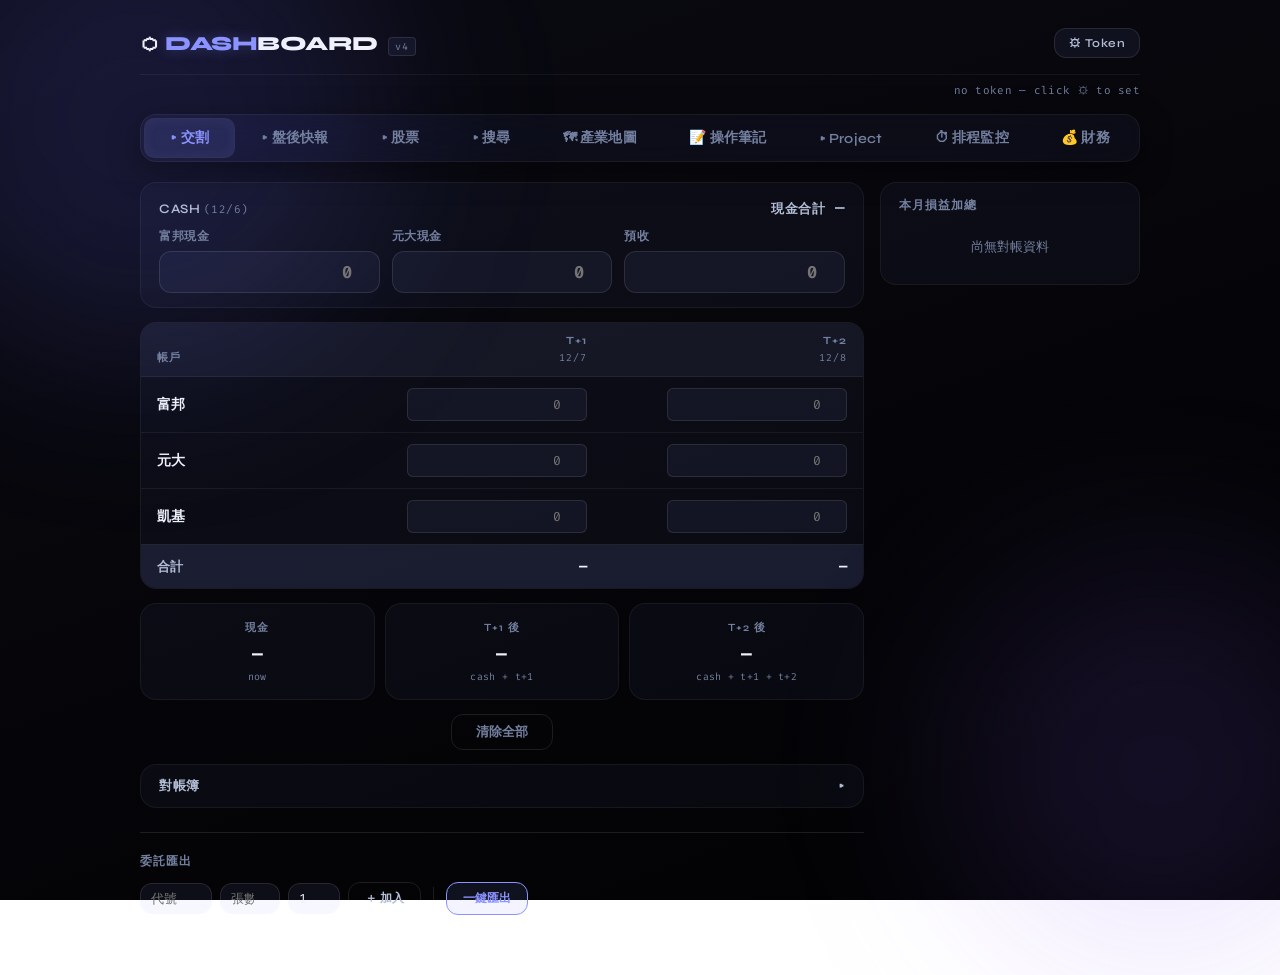
==== commit 55919092: "fix: restore 💰 財務 tab link (overwritten by tab-bar fix)" ====
--- a/index.html
+++ b/index.html
@@ -158,6 +158,7 @@
       letter-spacing: 0.2px;
     }
     .tab-btn:hover { color: var(--text-2); }
+    a.tab-btn { display: inline-flex; align-items: center; justify-content: center; text-decoration: none; }
     .tab-btn.active {
       background: var(--surface-3);
       color: var(--accent);
@@ -1270,6 +1271,7 @@
     <button class="tab-btn" onclick="switchTab('opnotes', this)">📝 操作筆記</button>
     <button class="tab-btn" onclick="switchTab('project', this)">▸ Project</button>
     <button class="tab-btn" onclick="switchTab('monitor', this)">⏱ 排程監控</button>
+    <a class="tab-btn" href="finance.html">💰 財務</a>
   </div>
 
   <!-- Project Tab -->
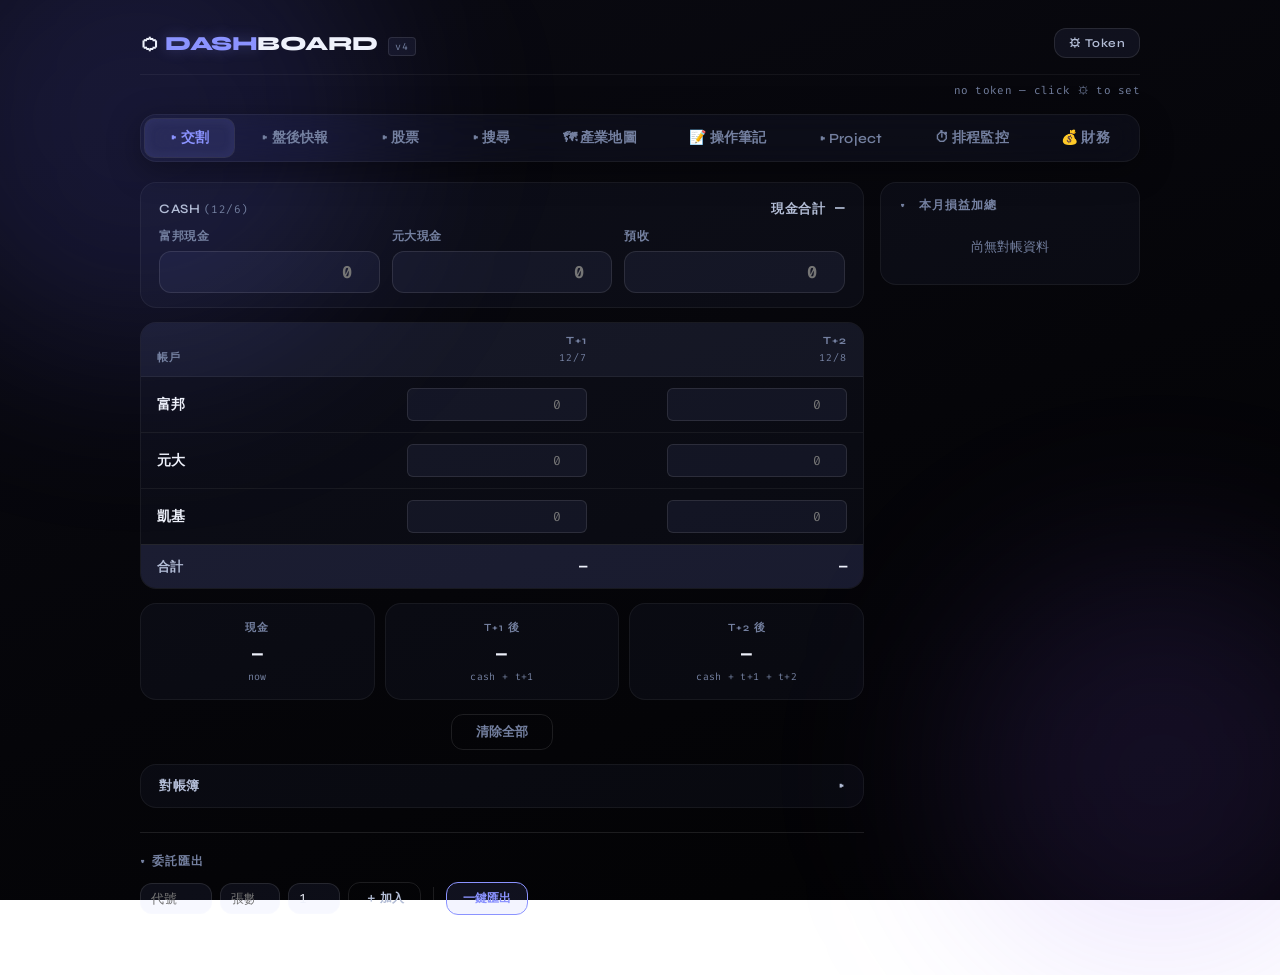
==== commit e161f8c5: "feat: collapsible blocks with remembered state (盤後快報 + daily-bar + cards)" ====
--- a/index.html
+++ b/index.html
@@ -1083,71 +1083,170 @@
     .opnote-status { font-family: var(--mono); font-size: 11px; color: var(--text-3); text-align: right; margin-top: 8px; }
 
     /* ── 盤後快報 ─────────────────────────────── */
+    #tab-postmarket {
+      --pm-up: var(--neg);   /* 台灣慣例：漲紅 */
+      --pm-dn: var(--pos);   /* 跌綠 */
+      --pm-font: -apple-system, BlinkMacSystemFont, 'PingFang TC', 'Noto Sans TC', 'Microsoft JhengHei', sans-serif;
+      --pm-pad: 20px;
+    }
+    .pm-bar, #pm-content { max-width: 940px; margin-left: auto; margin-right: auto; }
     .pm-bar {
-      display: flex; flex-wrap: wrap; align-items: center; gap: 8px 10px;
+      display: flex; flex-wrap: nowrap; align-items: center; gap: 6px;
       margin-bottom: 14px; font-family: var(--mono); font-size: 13px; color: var(--text-2);
     }
     .pm-bar select, .pm-btn {
       background: var(--surface-2); border: 1px solid var(--border); color: var(--text);
-      font-family: var(--mono); font-size: 13px; padding: 7px 10px; border-radius: 8px;
-    }
-    .pm-bar select { max-width: 100%; min-width: 0; }
-    .pm-btn { cursor: pointer; color: var(--text-2); white-space: nowrap; }
+      font-family: var(--mono); font-size: 13px; padding: 6px 10px; border-radius: 8px; height: 32px;
+    }
+    .pm-bar select { min-width: 0; flex: 0 1 auto; }
+    .pm-btn { cursor: pointer; color: var(--text-2); white-space: nowrap; flex: none; }
     .pm-btn:hover:not(:disabled) { border-color: var(--accent); color: var(--accent); background: var(--accent-dim); }
     .pm-btn:disabled { opacity: 0.4; cursor: default; }
-    .pm-updated { margin-left: auto; color: var(--text-3); font-size: 12px; }
+    .pm-updated {
+      margin-left: auto; color: var(--text-3); font-size: 12px; min-width: 0;
+      white-space: nowrap; overflow: hidden; text-overflow: ellipsis;
+    }
     .pm-updated b { color: var(--text-2); font-weight: 600; }
-    .pm-msg { color: var(--text-3); text-align: center; padding: 40px; font-family: var(--mono); font-size: 13px; }
+    .pm-msg {
+      color: var(--text-3); text-align: center; padding: 40px; font-family: var(--mono); font-size: 13px;
+      background: var(--surface); border: 1px solid var(--border-dim); border-radius: var(--radius-lg); margin: 0;
+    }
     .pm-msg.pm-err { color: var(--neg); }
 
     #pm-content {
-      background: var(--surface);
-      border: 1px solid var(--border-dim);
-      border-radius: var(--radius-lg);
-      padding: 24px;
-      font-size: 15px;
-      line-height: 1.8;
-      color: var(--text-2);
-      overflow-wrap: anywhere;
-    }
-    #pm-content h1 { font-size: 20px; color: var(--text); margin: 0 0 14px; line-height: 1.4; }
-    #pm-content h2 {
-      font-size: 16px; font-weight: 700; color: var(--accent); letter-spacing: 0.5px;
-      margin: 28px 0 10px; padding-bottom: 6px; border-bottom: 1px solid var(--border-dim);
-    }
-    #pm-content h3 { font-size: 15px; color: var(--text); margin: 18px 0 8px; }
+      font-family: var(--pm-font); font-size: 14.5px; line-height: 1.75; color: var(--text-2);
+      overflow-wrap: anywhere; display: flex; flex-direction: column; gap: 12px;
+    }
+    .pm-card {
+      background: var(--surface); border: 1px solid var(--border-dim);
+      border-radius: var(--radius-lg); padding: var(--pm-pad);
+    }
+    #pm-content h1 { font-size: 19px; color: var(--text); margin: 0; line-height: 1.4; font-weight: 700; }
+    #pm-content h2 { font-size: 16px; font-weight: 700; color: var(--text); margin: 0; line-height: 1.4; }
+    #pm-content h3 { font-size: 14.5px; color: var(--text); margin: 18px 0 6px; }
     #pm-content h4 { font-size: 14px; color: var(--text-2); margin: 14px 0 6px; }
-    #pm-content h1:first-child, #pm-content h2:first-child { margin-top: 0; }
     #pm-content p { margin: 8px 0; }
     #pm-content ul, #pm-content ol { padding-left: 22px; margin: 8px 0; }
     #pm-content li { margin-bottom: 6px; }
-    #pm-content strong { color: var(--text); font-weight: 700; }
-    #pm-content em { color: var(--text-3); font-size: 13px; }
-    #pm-content p > em:only-child { display: block; line-height: 1.7; }
+    #pm-content li::marker { color: var(--text-3); }
+    #pm-content strong { color: var(--text); font-weight: 600; }
     #pm-content a { color: var(--accent); text-decoration: none; }
     #pm-content a:hover { text-decoration: underline; }
-    #pm-content hr { border: none; border-top: 1px solid var(--border); margin: 24px 0; }
-    #pm-content blockquote {
-      margin: 10px 0; padding: 8px 14px; border-left: 3px solid var(--accent);
-      background: var(--surface-2); border-radius: 0 8px 8px 0; font-size: 13px; color: var(--text-2);
-    }
-    #pm-content blockquote p { margin: 4px 0; }
-    .pm-table-wrap { overflow-x: auto; -webkit-overflow-scrolling: touch; margin: 10px 0; border: 1px solid var(--border-dim); border-radius: 8px; }
-    .pm-table { border-collapse: collapse; width: 100%; font-size: 13px; line-height: 1.5; }
+    #pm-content blockquote { margin: 8px 0; padding: 0 0 0 10px; border-left: 2px solid var(--border); }
+    .pm-sec-body > :first-child, .pm-head-body > :first-child { margin-top: 0; }
+    .pm-sec-body > :last-child { margin-bottom: 0; }
+
+    /* 頂部摘要卡 */
+    .pm-chips { display: flex; flex-wrap: wrap; gap: 8px; margin-top: 14px; }
+    .pm-chip {
+      background: var(--surface-2); border: 1px solid var(--border-dim); border-radius: 10px;
+      padding: 8px 14px; min-width: 0; line-height: 1.3;
+    }
+    .pm-chip-l { display: block; font-size: 11.5px; color: var(--text-3); margin-bottom: 3px; }
+    .pm-chip-v {
+      font-family: var(--mono); font-variant-numeric: tabular-nums; font-size: 20px;
+      font-weight: 600; color: var(--text); white-space: nowrap;
+    }
+    .pm-chip-s { font-family: var(--mono); font-size: 13px; margin-left: 6px; white-space: nowrap; }
+    .pm-chip.pm-up .pm-chip-v, .pm-chip.pm-up .pm-chip-s { color: var(--pm-up); }
+    .pm-chip.pm-dn .pm-chip-v, .pm-chip.pm-dn .pm-chip-s { color: var(--pm-dn); }
+
+    /* 今日重點 */
+    .pm-key { border-left: 3px solid var(--accent); background: linear-gradient(90deg, var(--accent-dim), var(--surface) 60%); }
+    .pm-key-l { font-size: 12px; font-weight: 700; letter-spacing: 1px; color: var(--accent); }
+    .pm-key-body { max-width: 46em; color: var(--text); font-size: 15px; line-height: 1.8; }
+    .pm-key-body ol { padding-left: 20px !important; }
+    .pm-key-body li { margin-bottom: 8px !important; }
+    .pm-key-body li:last-child { margin-bottom: 0 !important; }
+
+    /* 可收合卡片（摘要卡、今日重點、章節）：整列標題可點，左側 chevron 展開時轉 90° */
+    .pm-fold { padding: 0; }
+    .pm-fold > summary {
+      list-style: none; cursor: pointer; padding: 14px var(--pm-pad);
+      display: flex; align-items: center; gap: 10px; border-radius: var(--radius-lg); user-select: none;
+      transition: background 0.15s;
+    }
+    .pm-fold > summary::-webkit-details-marker { display: none; }
+    .pm-fold > summary::before {
+      content: '▸'; color: var(--text-3); font-size: 12px; transition: transform 0.15s, color 0.15s; flex: none;
+    }
+    .pm-fold[open] > summary::before { transform: rotate(90deg); }
+    .pm-fold > summary:hover { background: rgba(255,255,255,0.025); }
+    .pm-fold > summary:hover::before, .pm-fold > summary:hover h1, .pm-fold > summary:hover h2 { color: var(--accent); }
+    .pm-fold > summary:focus-visible { outline: 2px solid var(--accent); outline-offset: -2px; }
+    .pm-sec[open] > summary { border-bottom: 1px solid var(--border-dim); border-radius: var(--radius-lg) var(--radius-lg) 0 0; }
+    .pm-key[open] > summary { padding-bottom: 6px; }
+    .pm-key > summary::before { color: var(--accent); }
+    .pm-sec-body { padding: 14px var(--pm-pad) var(--pm-pad); }
+    .pm-head-body { padding: 0 var(--pm-pad) var(--pm-pad); }
+    .pm-head-body .pm-chips { margin-top: 0; }
+    .pm-key-body { padding: 0 var(--pm-pad) var(--pm-pad) calc(var(--pm-pad) + 22px); }
+    .pm-key:not([open]) > summary, .pm-head:not([open]) > summary { border-radius: var(--radius-lg); }
+
+    /* 註解：小字、灰、緊湊 */
+    #pm-content .pm-note {
+      font-size: 0.75em; line-height: 1.55; color: var(--text-3); margin: 6px 0;
+    }
+    #pm-content .pm-note em, #pm-content .pm-note strong { color: inherit; font-weight: inherit; font-style: normal; }
+    .pm-notes, .pm-meta { margin-top: 10px; font-size: 0.75em; line-height: 1.55; color: var(--text-3); }
+    .pm-notes > summary, .pm-meta > summary {
+      list-style: none; cursor: pointer; color: var(--text-3); display: inline-flex; align-items: center; gap: 5px;
+      padding: 2px 8px; border: 1px solid var(--border-dim); border-radius: 6px; user-select: none;
+      transition: color 0.15s, border-color 0.15s, background 0.15s;
+    }
+    .pm-notes > summary::-webkit-details-marker, .pm-meta > summary::-webkit-details-marker { display: none; }
+    .pm-notes > summary::before, .pm-meta > summary::before { content: '▸'; font-size: 10px; transition: transform 0.15s; }
+    .pm-notes[open] > summary::before, .pm-meta[open] > summary::before { transform: rotate(90deg); }
+    .pm-notes > summary:hover, .pm-meta > summary:hover { color: var(--text-2); border-color: var(--border); background: var(--surface-2); }
+    .pm-notes > summary:focus-visible, .pm-meta > summary:focus-visible { outline: 2px solid var(--accent); outline-offset: 1px; }
+    .pm-notes[open] > summary, .pm-meta[open] > summary { margin-bottom: 6px; }
+    #pm-content .pm-notes .pm-note, #pm-content .pm-meta .pm-note,
+    #pm-content .pm-meta p, #pm-content .pm-meta h4 { font-size: 1em; margin: 4px 0; color: var(--text-3); }
+    #pm-content .pm-meta blockquote { border: none; padding: 0; margin: 0; }
+    .pm-head .pm-meta { margin-top: 12px; }
+
+    /* 表格 */
+    .pm-table-wrap {
+      overflow: auto; -webkit-overflow-scrolling: touch; max-height: 72vh;
+      margin: 10px 0; border: 1px solid var(--border-dim); border-radius: 8px;
+    }
+    .pm-table { border-collapse: separate; border-spacing: 0; width: 100%; font-family: var(--pm-font); font-size: 13px; line-height: 1.45; }
     .pm-table th {
-      font-family: var(--mono); font-size: 12px; font-weight: 600; color: var(--text-3);
-      padding: 8px 10px; border-bottom: 1px solid var(--border); white-space: nowrap; background: var(--surface-2);
-    }
-    .pm-table td { padding: 6px 10px; border-bottom: 1px solid var(--border-dim); vertical-align: top; min-width: 4em; }
-    .pm-table tr:last-child td { border-bottom: none; }
+      position: sticky; top: 0; z-index: 1; background: #121423;
+      font-family: var(--mono); font-size: 11.5px; font-weight: 600; color: var(--text-3);
+      padding: 6px 10px; border-bottom: 1px solid var(--border); white-space: nowrap;
+    }
+    .pm-table td { padding: 5px 10px; border-bottom: 1px solid var(--border-dim); vertical-align: top; min-width: 4.5em; }
+    .pm-table tbody tr:nth-child(even) td { background: rgba(255,255,255,0.022); }
+    .pm-table tbody tr:last-child td { border-bottom: none; }
     .pm-table tbody tr:hover td { background: var(--surface-2); }
-    .pm-table .pm-r { text-align: right; font-family: var(--mono); font-variant-numeric: tabular-nums; white-space: nowrap; }
-    .pm-table .pm-c { text-align: center; }
-    .pm-table .pm-l { text-align: left; }
+    /* 蓋掉全域 thead th / tbody td（交易分頁用的等寬、大寫、14px） */
+    #pm-content .pm-table th { letter-spacing: 0; text-transform: none; }
+    #pm-content .pm-table td { font-family: var(--pm-font); font-size: inherit; font-weight: 400; color: var(--text-2); }
+    #pm-content .pm-table td:first-child { color: var(--text); font-weight: 500; }
+    #pm-content .pm-table .pm-r { text-align: right; font-family: var(--mono); font-variant-numeric: tabular-nums; white-space: nowrap; }
+    #pm-content .pm-table .pm-c { text-align: center; }
+    #pm-content .pm-table .pm-l { text-align: left; }
+    #pm-content .pm-table td.pm-up, #pm-content .pm-table td.pm-up strong { color: var(--pm-up); }
+    #pm-content .pm-table td.pm-dn, #pm-content .pm-table td.pm-dn strong { color: var(--pm-dn); }
+
     @media (max-width: 600px) {
-      #pm-content { padding: 14px; font-size: 15px; }
-      .pm-table { font-size: 13px; }
-      .pm-updated { margin-left: 0; width: 100%; }
+      #tab-postmarket { --pm-pad: 13px; }
+      #pm-content { font-size: 14px; gap: 10px; }
+      .pm-bar { gap: 5px; font-size: 12px; }
+      .pm-bar select, .pm-btn { font-size: 12px; padding: 5px 8px; height: 30px; }
+      .pm-updated { font-size: 11px; }
+      .pm-upd-l, .pm-fold-all-l { display: none; }
+      #pm-content h1 { font-size: 17px; }
+      #pm-content h2 { font-size: 15px; }
+      .pm-chip { padding: 7px 10px; flex: 1 1 calc(50% - 8px); }
+      .pm-chip-v { font-size: 17px; }
+      .pm-chip-s { display: block; margin: 2px 0 0; }
+      .pm-key-body { font-size: 14.5px; }
+      .pm-table { font-size: 12.5px; }
+      .pm-table td { min-width: 5em; }
+      /* 手機上文字欄位不要被擠窄 → 寧可整張表水平滑動 */
+      #pm-content .pm-table td.pm-l:not(:first-child) { min-width: 11em; }
     }
 
     @media (max-width: 480px) {
@@ -1192,6 +1291,21 @@
       line-height: 1.7;
     }
     .daily-bar-item::before { content: '▸ '; color: var(--accent); }
+
+    /* ── 通用區塊收合（daily-bar、其他分頁有標題的卡片）──
+       標題加 .dash-fold-head（JS 套用），區塊收合時加 .dash-collapsed，只藏標題以外的子元素 */
+    .dash-fold-head { cursor: pointer; user-select: none; transition: color 0.15s; }
+    .dash-fold-head::before {
+      content: '▸'; display: inline-block; margin-right: 6px; font-size: 0.9em;
+      transform: rotate(90deg); transition: transform 0.15s;
+    }
+    .dash-collapsed > .dash-fold-head::before { transform: none; }
+    .dash-fold-head:hover { color: var(--text) !important; }
+    .dash-fold-head:focus-visible { outline: 2px solid var(--accent); outline-offset: 2px; border-radius: 4px; }
+    .dash-collapsed > :not(.dash-fold-head) { display: none !important; }
+    .dash-collapsed > .dash-fold-head { margin-bottom: 0 !important; }
+    .pnl-month > h4.dash-fold-head { justify-content: flex-start; }
+    .pnl-month > h4.dash-fold-head > span { margin-left: auto; }
 
     /* ── 排程監控 ─────────────────────────────── */
     .mon-head {
@@ -1257,7 +1371,7 @@
 
   <!-- Daily Summary Bar（永遠顯示，不隨分頁切換） -->
   <div class="daily-bar" id="daily-bar">
-    <span class="daily-bar-label" id="daily-bar-date">昨日</span>
+    <span class="daily-bar-label" id="daily-bar-date" title="點擊收合／展開">昨日</span>
     <div class="daily-bar-items" id="daily-bar-items"></div>
   </div>
 
@@ -1426,10 +1540,11 @@
        → 上傳到本 repo 的 postmarket/index.json 與 postmarket/YYYYMMDD.md（公開，同源讀取不需 token） -->
   <div class="tab-panel" id="tab-postmarket">
     <div class="pm-bar">
-      <button class="pm-btn" id="pm-prev" onclick="pmStep(1)" disabled>◀ 前一天</button>
+      <button class="pm-btn" id="pm-prev" onclick="pmStep(1)" disabled title="前一天" aria-label="前一天">◀</button>
       <select id="pm-date" onchange="pmSelect(this.value)" aria-label="選擇日期"></select>
-      <button class="pm-btn" id="pm-next" onclick="pmStep(-1)" disabled>後一天 ▶</button>
-      <span class="pm-updated">最後更新 <b id="pm-updated">—</b></span>
+      <button class="pm-btn" id="pm-next" onclick="pmStep(-1)" disabled title="後一天" aria-label="後一天">▶</button>
+      <button class="pm-btn" id="pm-fold-all" onclick="pmFoldAll()" disabled title="全部展開" aria-label="全部展開"><span class="pm-fold-all-l">全部</span><span id="pm-fold-all-t">展開</span></button>
+      <span class="pm-updated"><span class="pm-upd-l">最後更新 </span><b id="pm-updated">—</b></span>
     </div>
     <div id="pm-content"><p class="pm-msg">切換到此 tab 後自動載入</p></div>
   </div>
@@ -2324,7 +2439,27 @@
 
   const PM_SEP_RE = /^\s*\|?\s*:?-+:?\s*(\|\s*:?-+:?\s*)*\|?\s*$/;
 
-  function pmMarkdown(md) {
+  // 註解段落：以 註／*註／※／資料來源／說明／非投資建議 開頭（可帶 * 或 ** 標記），或整段斜體
+  const PM_NOTE_RE = /^(?:註|※|資料來源|說明|非投資建議)/;
+  const PM_ITALIC_RE = /^\*(?!\*)([\s\S]*[^*\s])\*$/;
+  function pmIsNote(text) {
+    return PM_ITALIC_RE.test(text) || PM_NOTE_RE.test(text.replace(/^\*+\s*/, ''));
+  }
+
+  // 去掉 markdown 標記的純文字（算字數、抓數字用）
+  function pmPlain(s) {
+    return String(s || '').replace(/\[([^\]\n]+)\]\([^)\s]*\)/g, '$1').replace(/\*+/g, '').trim();
+  }
+
+  // 儲存格以 +／−／- 開頭的數字 → 漲紅跌綠
+  function pmSignCls(c) {
+    const m = pmPlain(c).match(/^([+\-−])\s?\d/);
+    return m ? (m[1] === '+' ? ' pm-up' : ' pm-dn') : '';
+  }
+  const PM_NUM_CELL_RE = /^[+\-−]?\d[\d,]*(?:\.\d+)?\s*(?:%|張|口|元|億元|點|檔|家)?$/;
+
+  // markdown → 區塊陣列（純字串處理，不碰 DOM；所有文字經 pmInline 先跳脫）
+  function pmBlocks(md) {
     const lines = String(md || '').replace(/\r\n?/g, '\n').split('\n');
     const out = [];
     let para = [];
@@ -2333,9 +2468,12 @@
       const text = para.join('\n').trim();
       para = [];
       if (!text) return;
-      // 整段 *註：...* → 斜體段落（內部的單一 * 保留為文字）
-      const m = text.match(/^\*(?!\*)([\s\S]*[^*\s])\*$/);
-      out.push(m ? `<p><em>${pmInline(m[1])}</em></p>` : `<p>${pmInline(text)}</p>`);
+      if (pmIsNote(text)) {
+        const m = text.match(PM_ITALIC_RE);   // 整段 *…* → 去掉外層斜體（內部的單一 * 保留為文字）
+        out.push({ t: 'note', html: pmInline(m ? m[1] : text), len: pmPlain(text).length });
+      } else {
+        out.push({ t: 'p', html: pmInline(text), text });
+      }
     };
 
     let i = 0;
@@ -2347,13 +2485,12 @@
       const h = line.match(/^(#{1,4})\s+(.*?)\s*#*\s*$/);
       if (h) {
         flushPara();
-        const n = h[1].length;
-        out.push(`<h${n}>${pmInline(h[2])}</h${n}>`);
+        out.push({ t: 'h', n: h[1].length, html: pmInline(h[2]), text: pmPlain(h[2]) });
         i++; continue;
       }
 
       if (/^\s*([-*_])(\s*\1){2,}\s*$/.test(line)) {
-        flushPara(); out.push('<hr>'); i++; continue;
+        flushPara(); out.push({ t: 'hr' }); i++; continue;
       }
 
       // GFM 表格：本行含 | 且下一行是分隔列
@@ -2369,14 +2506,24 @@
           rows.push(pmSplitRow(lines[i]));
           i++;
         }
-        const cell = (tag, c, k) => `<${tag} class="${aligns[k] || 'pm-l'}">${pmInline(c || '')}</${tag}>`;
-        const thead = '<tr>' + head.map((c, k) => cell('th', c, k)).join('') + '</tr>';
+        // 未指定對齊、且整欄都是數字 → 靠右等寬
+        for (let k = 0; k < cols; k++) {
+          if (aligns[k] && aligns[k] !== 'pm-l') continue;
+          const vals = rows.map(r => pmPlain(r[k])).filter(Boolean);
+          if (vals.length && vals.every(v => PM_NUM_CELL_RE.test(v))) aligns[k] = 'pm-r';
+        }
+        const thead = '<tr>' + head.map((c, k) =>
+          `<th class="${aligns[k] || 'pm-l'}">${pmInline(c || '')}</th>`).join('') + '</tr>';
         const tbody = rows.map(r => {
           const cells = [];
-          for (let k = 0; k < cols; k++) cells.push(cell('td', r[k], k));
+          for (let k = 0; k < cols; k++) {
+            const c = r[k] || '';
+            cells.push(`<td class="${(aligns[k] || 'pm-l') + pmSignCls(c)}">${pmInline(c)}</td>`);
+          }
           return '<tr>' + cells.join('') + '</tr>';
         }).join('');
-        out.push(`<div class="pm-table-wrap"><table class="pm-table"><thead>${thead}</thead><tbody>${tbody}</tbody></table></div>`);
+        out.push({ t: 'table', head, rows,
+          html: `<div class="pm-table-wrap"><table class="pm-table"><thead>${thead}</thead><tbody>${tbody}</tbody></table></div>` });
         continue;
       }
 
@@ -2387,7 +2534,7 @@
           q.push(lines[i].replace(/^\s*>\s?/, ''));
           i++;
         }
-        out.push(`<blockquote>${pmMarkdown(q.join('\n'))}</blockquote>`);
+        out.push({ t: 'quote', html: `<blockquote>${pmRender(pmBlocks(q.join('\n')))}</blockquote>` });
         continue;
       }
 
@@ -2408,12 +2555,14 @@
           break;
         }
         const lis = items.map(t => `<li>${pmInline(t)}</li>`).join('');
+        let html;
         if (ol) {
           const start = parseInt(ol[1], 10);
-          out.push(start !== 1 ? `<ol start="${start}">${lis}</ol>` : `<ol>${lis}</ol>`);
+          html = start !== 1 ? `<ol start="${start}">${lis}</ol>` : `<ol>${lis}</ol>`;
         } else {
-          out.push(`<ul>${lis}</ul>`);
+          html = `<ul>${lis}</ul>`;
         }
+        out.push({ t: 'list', html });
         continue;
       }
 
@@ -2421,7 +2570,151 @@
       i++;
     }
     flushPara();
-    return out.join('\n');
+    return out;
+  }
+
+  function pmRender(blocks) {
+    return blocks.map(b => {
+      if (b.t === 'h') return `<h${b.n}>${b.html}</h${b.n}>`;
+      if (b.t === 'hr') return '';
+      if (b.t === 'note') return `<p class="pm-note">${b.html}</p>`;
+      if (b.t === 'p') return `<p>${b.html}</p>`;
+      return b.html;
+    }).join('\n');
+  }
+
+  // 從「大盤概況」第一張表抓關鍵數字；抓不到就略過
+  function pmChips(sec) {
+    const tb = sec && sec.blocks.find(b => b.t === 'table');
+    if (!tb) return '';
+    const get = re => {
+      const r = tb.rows.find(r => re.test(pmPlain(r[0])));
+      return r ? pmPlain(r[1]) : '';
+    };
+    const dirOf = s => /^[\-−]/.test(s) ? 'pm-dn' : /^\+/.test(s) ? 'pm-up' : '';
+    const NUM = '\\d[\\d,]*(?:\\.\\d+)?';
+    const CHG = new RegExp(`([+\\-−]\\s?${NUM})\\s*點?\\s*[（(]\\s*([+\\-−]?${NUM}%)\\s*[）)]`);
+    const chips = [];
+
+    const cm = get(/^漲跌$/).match(CHG);
+    const dir = cm ? dirOf(cm[1]) : '';
+    const close = get(/^加權指數/).match(new RegExp(NUM));
+    if (close) chips.push({ l: '加權指數', v: close[0], d: dir });
+    if (cm) chips.push({ l: '漲跌（點）', v: cm[1].replace(/\s/g, ''), s: cm[2], d: dir });
+    const amt = get(/^成交金額/).match(new RegExp(`${NUM}\\s*億元?`));
+    if (amt) chips.push({ l: '成交金額', v: amt[0].replace(/\s*億元?/, ' 億') });
+    const otcRaw = get(/^櫃買指數/);
+    const otc = otcRaw.match(new RegExp(`^${NUM}`));
+    if (otc) {
+      const oc = otcRaw.match(CHG);
+      chips.push({ l: '櫃買指數', v: otc[0], s: oc ? `${oc[1].replace(/\s/g, '')}（${oc[2]}）` : '', d: oc ? dirOf(oc[1]) : '' });
+    }
+    if (!chips.length) return '';
+    return '<div class="pm-chips">' + chips.map(c =>
+      `<div class="pm-chip${c.d ? ' ' + c.d : ''}"><span class="pm-chip-l">${pmEscape(c.l)}</span>` +
+      `<span class="pm-chip-v">${pmEscape(c.v)}</span>${c.s ? `<span class="pm-chip-s">${pmEscape(c.s)}</span>` : ''}</div>`
+    ).join('') + '</div>';
+  }
+
+  const PM_COLLAPSED_RE = /個股盤後新聞|盤勢重點新聞|追蹤名單籌碼|台指期與選擇權籌碼/;
+  const PM_NOTE_FOLD = 120;   // 超過此字數的章節註解收進底部 <details>
+
+  // 區塊收合狀態：localStorage pm-collapse:<區塊鍵> = 'open' / 'closed'；沒動過的區塊用預設值
+  const PM_FOLD_PREFIX = 'pm-collapse:';
+  function pmFoldGet(key) {
+    try {
+      const v = localStorage.getItem(PM_FOLD_PREFIX + key);
+      return v === 'open' ? true : v === 'closed' ? false : null;
+    } catch (e) { return null; }
+  }
+  function pmFoldSet(key, open) {
+    try { localStorage.setItem(PM_FOLD_PREFIX + key, open ? 'open' : 'closed'); } catch (e) { /* 無痕模式等 */ }
+  }
+  // 章節鍵：標題去掉開頭編號（1)、6b)）與 emoji → 換日期也穩定
+  function pmSecKey(text) {
+    return String(text || '')
+      .replace(/[\p{Extended_Pictographic}\uFE0F\u200D]/gu, '')
+      .replace(/^\s*\d+[a-zA-Z]?\s*[)）.．、]\s*/, '')
+      .replace(/\s+/g, ' ').trim();
+  }
+  // <details> 開頭屬性：data-pm-key（已跳脫）、data-pm-def（預設）、open（記憶值優先）
+  function pmFoldAttrs(key, def) {
+    const saved = pmFoldGet(key);
+    const open = saved === null ? def : saved;
+    return ` data-pm-key="${pmEscape(key)}" data-pm-def="${def ? 1 : 0}"${open ? ' open' : ''}`;
+  }
+
+  // 報告 → 版面：摘要卡（標題＋關鍵數字＋註與資料來源）、今日重點卡、各章節可收合卡片
+  function pmMarkdown(md) {
+    const blocks = pmBlocks(md);
+    let title = '';
+    const meta = [];    // 開頭 blockquote／註 + 資料來源
+    const intro = [];
+    const secs = [];
+    let cur = null;
+    for (const b of blocks) {
+      if (b.t === 'h' && b.n === 1 && !title && !cur) { title = b.html; continue; }
+      if (b.t === 'h' && b.n === 2) { cur = { title: b.html, text: b.text, blocks: [] }; secs.push(cur); continue; }
+      if (cur) cur.blocks.push(b);
+      else if (b.t === 'quote' || b.t === 'note') meta.push(b);
+      else if (b.t !== 'hr') intro.push(b);
+    }
+
+    const parts = [];
+    let keyHtml = '';
+    const secHtml = [];
+    for (const s of secs) {
+      if (/資料來源/.test(s.text)) {
+        meta.push({ t: 'h', n: 4, html: s.title });
+        s.blocks.forEach(b => { if (b.t !== 'hr') meta.push(b); });
+        continue;
+      }
+      // 章節最後一條 --- 之後只剩註解（例如「**資料來源**：…」）→ 移到頂部的註與資料來源
+      const hr = s.blocks.map(b => b.t).lastIndexOf('hr');
+      if (hr >= 0) {
+        const tail = s.blocks.slice(hr + 1);
+        if (tail.length && tail.every(b => b.t === 'note')) {
+          meta.push(...tail);
+          s.blocks = s.blocks.slice(0, hr);
+        }
+      }
+      const body = s.blocks.filter(b => b.t !== 'hr');
+
+      if (/今日重點/.test(s.text)) {
+        // 單一長段落 → 依句號拆成條列，較好讀
+        const ps = body.filter(b => b.t === 'p');
+        let inner;
+        if (body.length === 1 && ps.length === 1 && (ps[0].text.match(/。/g) || []).length >= 2) {
+          const sents = ps[0].text.split(/(?<=。)/).map(x => x.trim()).filter(Boolean);
+          inner = '<ol>' + sents.map(x => `<li>${pmInline(x)}</li>`).join('') + '</ol>';
+        } else {
+          inner = pmRender(body);
+        }
+        keyHtml = `<details class="pm-card pm-fold pm-key"${pmFoldAttrs('highlights', true)}>` +
+          `<summary><span class="pm-key-l">${s.title}</span></summary><div class="pm-key-body">${inner}</div></details>`;
+        continue;
+      }
+
+      const key = pmSecKey(s.text) || s.text;
+      const longNotes = body.filter(b => b.t === 'note' && b.len > PM_NOTE_FOLD);
+      const main = body.filter(b => !(b.t === 'note' && b.len > PM_NOTE_FOLD));
+      const notes = longNotes.length
+        ? `<details class="pm-notes"${pmFoldAttrs(key + ':note', false)}><summary>註</summary>${pmRender(longNotes)}</details>` : '';
+      secHtml.push(`<details class="pm-card pm-fold pm-sec"${pmFoldAttrs(key, !PM_COLLAPSED_RE.test(s.text))}><summary><h2>${s.title}</h2></summary>` +
+        `<div class="pm-sec-body">${pmRender(main)}${notes}</div></details>`);
+    }
+
+    const chips = pmChips(secs.find(s => /大盤概況/.test(s.text)));
+    const metaHtml = meta.length
+      ? `<details class="pm-meta"${pmFoldAttrs('notes', false)}><summary>註與資料來源</summary>${pmRender(meta)}</details>` : '';
+    if (title || chips || intro.length || metaHtml) {
+      parts.push(`<details class="pm-card pm-fold pm-head"${pmFoldAttrs('summary', true)}>` +
+        `<summary>${title ? `<h1>${title}</h1>` : '<h1>盤後快報</h1>'}</summary>` +
+        `<div class="pm-head-body">${chips}${intro.length ? pmRender(intro) : ''}${metaHtml}</div></details>`);
+    }
+    if (keyHtml) parts.push(keyHtml);
+    parts.push(...secHtml);
+    return parts.join('\n');
   }
 
   async function pmFetchText(path) {
@@ -2500,6 +2793,7 @@
       const md = await pmFetchText(r.file || `postmarket/${key}.md`);
       if (seq !== pmSeq) return;
       content.innerHTML = pmMarkdown(md);
+      pmFoldAllUpdate();
       if (pmHashKey() !== key && history.replaceState) {
         history.replaceState(null, '', `#postmarket=${key}`);
       }
@@ -2510,6 +2804,35 @@
   }
 
   function pmSelect(key) { pmShow(key); }
+
+  // 全部展開／收合：依目前是否有收合中的區塊決定方向，並寫入每個區塊的狀態
+  function pmFoldList() { return [...document.querySelectorAll('#pm-content details[data-pm-key]')]; }
+  function pmFoldAllUpdate() {
+    const btn = document.getElementById('pm-fold-all');
+    const list = pmFoldList();
+    const open = list.some(d => !d.open);   // true → 按下去會全部展開
+    const label = open ? '全部展開' : '全部收合';
+    btn.disabled = !list.length;
+    btn.title = label;
+    btn.setAttribute('aria-label', label);
+    document.getElementById('pm-fold-all-t').textContent = open ? '展開' : '收合';
+  }
+  function pmFoldAll() {
+    const list = pmFoldList();
+    const open = list.some(d => !d.open);
+    list.forEach(d => { pmFoldSet(d.dataset.pmKey, open); d.open = open; });
+    pmFoldAllUpdate();
+  }
+  // toggle 不會冒泡 → 用 capture。只在狀態跟「目前生效值」不同時寫入，
+  // 這樣 innerHTML 帶 open 屬性時瀏覽器補發的 toggle 不會把預設值寫進 localStorage
+  document.getElementById('pm-content').addEventListener('toggle', e => {
+    const d = e.target;
+    if (!d.dataset || d.dataset.pmKey === undefined) return;
+    const saved = pmFoldGet(d.dataset.pmKey);
+    const eff = saved === null ? d.dataset.pmDef === '1' : saved;
+    if (d.open !== eff) pmFoldSet(d.dataset.pmKey, d.open);
+    pmFoldAllUpdate();
+  }, true);
 
   // dir = +1 → 前一天（清單往後）；-1 → 後一天（清單往前）
   function pmStep(dir) {
@@ -2941,6 +3264,58 @@
     setSyncStatus('no token — click ⚙ to set');
     render();
   }
+
+  // ── 通用區塊收合 ──────────────────────────────────────────
+  // localStorage dash-collapse:<key> = 'open' / 'closed'，預設展開。只加 class 藏子元素，不動任何資料讀寫。
+  // 動態重繪的容器（本月損益、搜尋結果）用 MutationObserver 重新套用。
+  const DASH_FOLDS = [
+    { sel: '#daily-bar', head: '.daily-bar-label', key: () => 'daily-bar' },
+    { sel: '#tab-calc .export-section', head: 'h4', key: () => 'calc:export' },
+    { sel: '#pnl-month', head: 'h4', key: () => 'calc:pnl-month' },
+    { sel: '#search-results .src-section', head: '.src-section-title', key: h => 'search:' + h.textContent.trim() },
+  ];
+  function dashFoldOpen(key) {
+    try { return localStorage.getItem('dash-collapse:' + key) !== 'closed'; } catch (e) { return true; }
+  }
+  function dashFoldApply() {
+    DASH_FOLDS.forEach(cfg => {
+      document.querySelectorAll(cfg.sel).forEach(block => {
+        const head = [...block.children].find(c => c.matches(cfg.head));   // 只認直接子元素的第一個標題
+        if (!head) return;
+        const key = cfg.key(head);
+        const open = dashFoldOpen(key);
+        block.dataset.dashFold = key;
+        block.classList.toggle('dash-collapsed', !open);
+        head.classList.add('dash-fold-head');
+        head.setAttribute('role', 'button');
+        head.setAttribute('tabindex', '0');
+        head.setAttribute('aria-expanded', String(open));
+      });
+    });
+  }
+  function dashFoldToggle(head) {
+    const block = head.parentElement;
+    const key = block && block.dataset.dashFold;
+    if (!key) return;
+    const open = block.classList.contains('dash-collapsed');   // 目前收合 → 展開
+    block.classList.toggle('dash-collapsed', !open);
+    head.setAttribute('aria-expanded', String(open));
+    try { localStorage.setItem('dash-collapse:' + key, open ? 'open' : 'closed'); } catch (e) { /* ignore */ }
+  }
+  document.addEventListener('click', e => {
+    const head = e.target.closest && e.target.closest('.dash-fold-head');
+    if (head) dashFoldToggle(head);
+  });
+  document.addEventListener('keydown', e => {
+    if (e.key !== 'Enter' && e.key !== ' ') return;
+    const head = e.target.closest && e.target.closest('.dash-fold-head');
+    if (head && head === e.target) { e.preventDefault(); dashFoldToggle(head); }
+  });
+  ['pnl-month', 'search-results'].forEach(id => {
+    const el = document.getElementById(id);
+    if (el) new MutationObserver(dashFoldApply).observe(el, { childList: true, subtree: true });
+  });
+  dashFoldApply();
 
   // ── 昨日工作重點（永遠顯示） ────────────────────────────────
   async function loadDailySummary() {
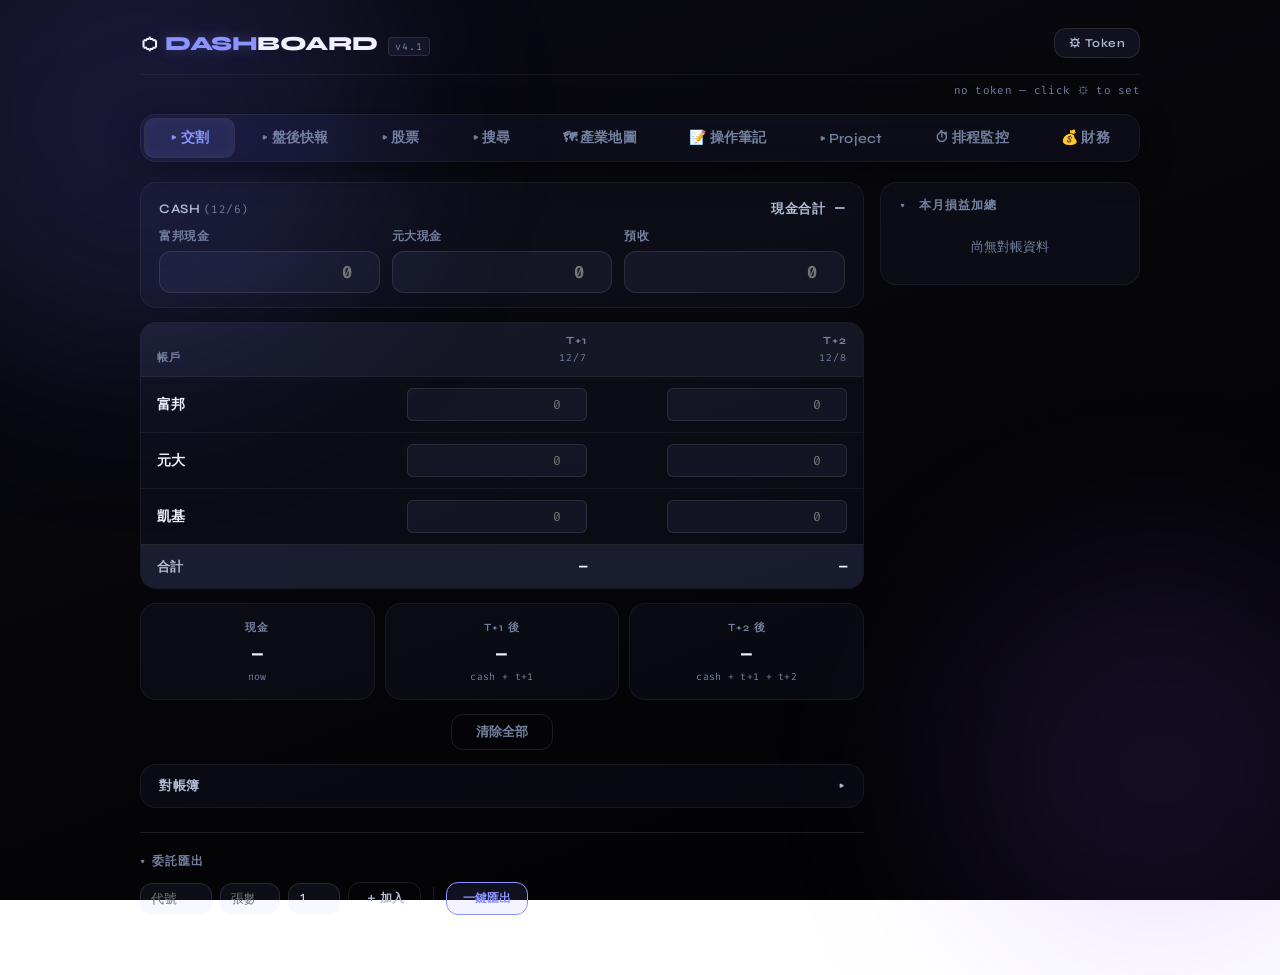
==== commit 378411f4: "feat: UI motion v4.1 — toast, skeleton, loading buttons, smooth collapse, mask switch, 7-day popover" ====
--- a/index.html
+++ b/index.html
@@ -2,7 +2,7 @@
 <html lang="zh-TW">
 <head>
   <meta charset="UTF-8" />
-  <meta name="viewport" content="width=device-width, initial-scale=1.0" />
+  <meta name="viewport" content="width=device-width, initial-scale=1.0, viewport-fit=cover" />
   <title>Dashboard</title>
   <link rel="preconnect" href="https://fonts.googleapis.com">
   <link href="https://fonts.googleapis.com/css2?family=Fira+Code:wght@400;500;600;700&family=Syne:wght@400;600;700;800&display=swap" rel="stylesheet">
@@ -42,6 +42,8 @@
       color: var(--text);
       min-height: 100vh;
       padding: 28px 16px 60px;
+      padding-left: max(16px, env(safe-area-inset-left));
+      padding-right: max(16px, env(safe-area-inset-right));
       position: relative;
       overflow-x: hidden;
     }
@@ -1353,6 +1355,206 @@
     .mon-gray { background: var(--text-3); opacity: 0.55; }
     .mon-cell.mon-empty { background: transparent; border: 1px dashed var(--border); }
     .mon-legend { margin-top: 10px; font-family: var(--mono); font-size: 11px; color: var(--text-3); }
+
+    /* ══ v4.1 動態效果與互動 ══════════════════════════════════════════
+       所有動畫 150–300ms；prefers-reduced-motion 時在檔尾統一關掉 */
+    :root {
+      --ease-spring: cubic-bezier(.34, 1.4, .64, 1);
+      --ease-out: cubic-bezier(.22, 1, .36, 1);
+    }
+    .sr-only { position: absolute; width: 1px; height: 1px; padding: 0; margin: -1px; overflow: hidden; clip: rect(0,0,0,0); white-space: nowrap; border: 0; }
+
+    /* 分頁切換淡入（只動 opacity，不影響 sticky / 100vw 看板） */
+    .tab-panel.active { animation: fx-fade-in 200ms ease-out; }
+    @keyframes fx-fade-in { from { opacity: 0; } }
+    @keyframes fx-fade-out { to { opacity: 0; } }
+
+    /* ── 吐司通知 ── */
+    .toast-stack {
+      position: fixed; right: 20px; bottom: 20px; z-index: 10001;
+      display: flex; flex-direction: column; align-items: flex-end; gap: 8px;
+      pointer-events: none; max-width: min(380px, calc(100vw - 24px));
+    }
+    .toast {
+      pointer-events: auto; display: flex; align-items: flex-start; gap: 10px;
+      padding: 11px 14px; max-width: 100%;
+      background: rgba(18,20,34,0.95); color: var(--text);
+      border: 1px solid var(--border); border-left: 3px solid var(--accent); border-radius: var(--radius);
+      box-shadow: 0 12px 32px rgba(0,0,0,0.45);
+      -webkit-backdrop-filter: blur(12px); backdrop-filter: blur(12px);
+      font-family: var(--ui); font-size: 13px; font-weight: 600; line-height: 1.5;
+      cursor: pointer; animation: toast-in 240ms var(--ease-spring) both;
+    }
+    .toast-ico { flex: none; font-family: var(--mono); font-weight: 700; color: var(--accent); }
+    .toast-msg { min-width: 0; overflow-wrap: anywhere; }
+    .toast-success { border-left-color: var(--pos); }
+    .toast-success .toast-ico { color: var(--pos); }
+    .toast-error { border-left-color: var(--neg); }
+    .toast-error .toast-ico { color: var(--neg); }
+    .toast.out { animation: toast-out 180ms ease-in forwards; }
+    @keyframes toast-in { from { opacity: 0; transform: translateY(12px) scale(.96); } }
+    @keyframes toast-out { to { opacity: 0; transform: translateY(8px) scale(.96); } }
+    @media (max-width: 640px) {
+      .toast-stack {
+        left: 12px; right: 12px; max-width: none; align-items: center;
+        bottom: calc(12px + env(safe-area-inset-bottom));
+      }
+    }
+
+    /* ── 骨架畫面（shimmer） ── */
+    .skel { position: relative; overflow: hidden; background: rgba(255,255,255,0.055); border-radius: 6px; }
+    .skel::after {
+      content: ''; position: absolute; inset: 0; transform: translateX(-100%);
+      background: linear-gradient(90deg, transparent, rgba(255,255,255,0.09), transparent);
+      animation: skel-shimmer 1.3s ease-in-out infinite;
+    }
+    @keyframes skel-shimmer { to { transform: translateX(100%); } }
+    .skel-line { height: 11px; margin: 10px 0; }
+    .skel-title { height: 16px; margin: 2px 0 14px; }
+    .skel-chips { display: flex; flex-wrap: wrap; gap: 8px; }
+    .skel-chip { height: 48px; width: 130px; border-radius: 10px; }
+    .skel-box {
+      background: var(--surface); border: 1px solid var(--border-dim);
+      border-left: 3px solid var(--border); border-radius: var(--radius); padding: 14px 16px;
+    }
+    .skel-row { display: flex; align-items: center; gap: 10px; }
+    .skel-row .skel { height: 14px; }
+    .skel-img { width: 140px; height: 80px; margin-top: 10px; border-radius: 4px; }
+    .skel-sq { width: 14px; height: 14px; border-radius: 3px; flex-shrink: 0; }
+    .mon-table tr.skel-tr td { padding-top: 11px; padding-bottom: 11px; }
+    .mon-table tr.skel-tr .skel-line { margin: 0; }
+    .is-refreshing { opacity: .55; transition: opacity .2s; }
+
+    /* ── 按鈕載入狀態（共用 setBtnLoading） ── */
+    .btn-spin {
+      display: inline-block; width: .95em; height: .95em; margin-right: 6px; vertical-align: -0.15em;
+      border: 2px solid currentColor; border-right-color: transparent; border-radius: 50%;
+      animation: btn-spin .7s linear infinite;
+    }
+    @keyframes btn-spin { to { transform: rotate(360deg); } }
+    button.is-loading, button.is-loading:hover { cursor: progress; opacity: .72; }
+    .btn-stock-add.is-loading:disabled, .btn-opnote-save.is-loading:disabled { background: var(--accent); color: #060a12; opacity: .72; }
+
+    /* ── 搖晃（欄位驗證失敗） ── */
+    .shake { animation: fx-shake 280ms ease; }
+    @keyframes fx-shake {
+      0%, 100% { transform: translateX(0); }
+      20% { transform: translateX(-6px); } 40% { transform: translateX(5px); }
+      60% { transform: translateX(-4px); } 80% { transform: translateX(2px); }
+    }
+    .field-error, .field-error:focus { border-color: var(--neg) !important; box-shadow: 0 0 0 3px rgba(245,93,107,0.15); }
+
+    /* ── 展開收合（JS 量高度做動畫，這裡只處理「收合中」的箭頭與標題樣式） ── */
+    .dash-fold-head[aria-expanded="false"]::before { transform: none; }
+    .stock-card.expanded.fold-closing .stock-card-notes { pointer-events: none; }
+    .pnl-ledger.open.fold-closing > .pnl-ledger-head .arrow { transform: none; }
+    .pnl-ledger.open .pnl-ledger-body tr.pnl-mrow.open.fold-closing .arrow { transform: none; }
+    .pm-fold.pm-closing > summary::before,
+    .pm-notes.pm-closing > summary::before,
+    .pm-meta.pm-closing > summary::before { transform: none; }
+    .pm-sec.pm-closing > summary { border-bottom: none; border-radius: var(--radius-lg); }
+    .pm-key.pm-closing > summary { padding-bottom: 14px; }
+    .pm-notes.pm-closing > summary, .pm-meta.pm-closing > summary { margin-bottom: 0; }
+
+    /* ── 彈窗：桌面淡入＋縮放，手機 bottom sheet ── */
+    .modal-overlay.show { animation: fx-fade-in 200ms ease-out; }
+    .modal-overlay.show .modal { animation: modal-in 240ms var(--ease-spring); }
+    .modal-overlay.closing { animation: fx-fade-out 180ms ease-in forwards; }
+    .modal-overlay.closing .modal { animation: modal-out 180ms ease-in forwards; }
+    @keyframes modal-in { from { opacity: 0; transform: translateY(8px) scale(.96); } }
+    @keyframes modal-out { to { opacity: 0; transform: scale(.97); } }
+    @keyframes sheet-in { from { transform: translateY(100%); } }
+    @keyframes sheet-out { to { transform: translateY(100%); } }
+
+    /* 操作筆記圖片燈箱 */
+    .img-lightbox {
+      position: fixed; inset: 0; z-index: 9999; background: rgba(0,0,0,0.85);
+      display: flex; align-items: center; justify-content: center; cursor: zoom-out;
+      animation: fx-fade-in 200ms ease-out;
+    }
+    .img-lightbox-sheet { display: contents; }
+    .img-lightbox img {
+      display: block; max-width: 92vw; max-height: 92vh; border-radius: 8px;
+      box-shadow: 0 8px 40px rgba(0,0,0,0.5); animation: modal-in 240ms var(--ease-spring);
+    }
+    .img-lightbox.closing { animation: fx-fade-out 180ms ease-in forwards; }
+    .img-lightbox.closing img { animation: modal-out 180ms ease-in forwards; }
+
+    @media (max-width: 640px) {
+      .modal-overlay { align-items: flex-end; }
+      .modal, .modal-wide {
+        width: 100%; max-width: none; max-height: 90vh; max-height: 90dvh;
+        overflow-y: auto; overscroll-behavior: contain; -webkit-overflow-scrolling: touch;
+        background: rgba(16,18,30,0.97); border-bottom: none; border-radius: 20px 20px 0 0;
+        padding: 10px 18px calc(18px + env(safe-area-inset-bottom));
+      }
+      .modal::before {
+        content: ''; display: block; width: 38px; height: 4px; border-radius: 2px;
+        background: rgba(255,255,255,0.18); margin: 0 auto 16px;
+      }
+      .modal input, .modal select, .modal textarea { font-size: 16px; }   /* iOS 聚焦不放大 */
+      .modal-wide textarea { min-height: 45vh; font-size: 15px; }
+      .modal-overlay.show .modal { animation: sheet-in 280ms var(--ease-out); }
+      .modal-overlay.closing .modal { animation: sheet-out 220ms ease-in forwards; }
+      .modal-overlay.closing, .img-lightbox.closing { animation-duration: 220ms; }   /* 等 sheet 滑完才移除 */
+
+      .img-lightbox { align-items: flex-end; }
+      .img-lightbox-sheet {
+        display: block; width: 100%; max-height: 92vh; max-height: 92dvh; overflow-y: auto;
+        overscroll-behavior: contain; background: rgba(16,18,30,0.97); border-radius: 20px 20px 0 0;
+        padding: 10px 12px calc(12px + env(safe-area-inset-bottom));
+        animation: sheet-in 280ms var(--ease-out);
+      }
+      .img-lightbox-sheet::before {
+        content: ''; display: block; width: 38px; height: 4px; border-radius: 2px;
+        background: rgba(255,255,255,0.18); margin: 0 auto 10px;
+      }
+      .img-lightbox img { width: 100%; height: auto; max-width: 100%; max-height: none; box-shadow: none; animation: none; }
+      .img-lightbox.closing img { animation: none; }
+      .img-lightbox.closing .img-lightbox-sheet { animation: sheet-out 220ms ease-in forwards; }
+    }
+
+    /* ── 排程監控：近 7 天色塊 popover ── */
+    .mon-cell {
+      cursor: pointer; transition: transform .15s;
+      -webkit-touch-callout: none; -webkit-user-select: none; user-select: none;
+      -webkit-tap-highlight-color: transparent;
+    }
+    .mon-cell:hover, .mon-cell.mon-cell-active { transform: scale(1.25); }
+    .mon-cell:focus { outline: none; }
+    .mon-cell:focus-visible { transform: scale(1.25); box-shadow: 0 0 0 2px var(--accent); }
+    .mon-pop {
+      position: fixed; z-index: 1000; min-width: 170px; max-width: min(280px, calc(100vw - 16px));
+      background: rgba(18,20,34,0.97); border: 1px solid var(--border); border-radius: 10px;
+      padding: 9px 12px; box-shadow: 0 12px 32px rgba(0,0,0,0.5);
+      font-family: var(--mono); font-size: 12px; color: var(--text-2); line-height: 1.65;
+      animation: pop-in 160ms var(--ease-out);
+    }
+    .mon-pop-row { display: flex; gap: 10px; }
+    .mon-pop-k { flex: none; color: var(--text-3); }
+    .mon-pop-v { color: var(--text); min-width: 0; overflow-wrap: anywhere; display: inline-flex; align-items: center; gap: 6px; }
+    .mon-pop-v .mon-dot { width: 8px; height: 8px; }
+    @keyframes pop-in { from { opacity: 0; transform: translateY(4px) scale(.97); } }
+
+    /* ── 手機盤後快報工具列：允許換行，更新時間自己一行並完整顯示 ── */
+    @media (max-width: 640px) {
+      .pm-bar { flex-wrap: wrap; row-gap: 6px; }
+      .pm-updated {
+        flex: 1 0 100%; order: 10; margin-left: 0;
+        white-space: normal; overflow: visible; text-overflow: clip; overflow-wrap: anywhere;
+      }
+      .pm-upd-l { display: inline; }
+    }
+
+    /* ── 減少動態 ── */
+    @media (prefers-reduced-motion: reduce) {
+      *, *::before, *::after {
+        animation-duration: 1ms !important; animation-iteration-count: 1 !important;
+        transition-duration: 1ms !important; scroll-behavior: auto !important;
+      }
+      .skel::after { animation: none !important; display: none; }
+      .btn-spin { animation-duration: 1.6s !important; animation-iteration-count: infinite !important; }
+    }
   </style>
 </head>
 <body>
@@ -1362,7 +1564,7 @@
   <div class="header">
     <div class="header-left">
       <h1>⬡ <span class="accent">DASH</span>BOARD</h1>
-      <span class="header-ver">v4</span>
+      <span class="header-ver">v4.1</span>
     </div>
     <button class="btn-token" id="token-btn" onclick="openTokenModal()">⚙ Token</button>
   </div>
@@ -1473,7 +1675,7 @@
 
     <!-- 對帳簿（pnl.json，預設收起） -->
     <div class="pnl-ledger" id="pnl-ledger">
-      <button class="pnl-ledger-head" onclick="document.getElementById('pnl-ledger').classList.toggle('open')">
+      <button class="pnl-ledger-head" onclick="togglePnlLedger()">
         <span>對帳簿</span><span class="arrow">▸</span>
       </button>
       <div class="pnl-ledger-body" id="pnl-ledger-body">
@@ -1516,7 +1718,7 @@
       <button class="btn-stock-add" onclick="addStockNote()">新增</button>
     </div>
     <div class="stock-list" id="stock-list">
-      <p style="color:var(--text-3);text-align:center;padding:20px;font-family:var(--mono);font-size:13px;">loading...</p>
+      <p style="color:var(--text-3);text-align:center;padding:20px;font-family:var(--mono);font-size:13px;">切換到此 tab 後自動載入</p>
     </div>
   </div>
 
@@ -1583,7 +1785,7 @@
     <div class="mon-head">
       <span>更新時間 <b id="mon-generated">—</b> <span class="mon-tz">(台北 UTC+8)</span></span>
       <span>今日 <b id="mon-trading">—</b></span>
-      <button class="mon-refresh" onclick="loadMonitor()">↻ 重新整理</button>
+      <button class="mon-refresh" id="mon-refresh" onclick="loadMonitor(true)">↻ 重新整理</button>
     </div>
     <div class="mon-error" id="mon-error" style="display:none"></div>
     <div class="mon-table-wrap">
@@ -1594,11 +1796,11 @@
           </tr>
         </thead>
         <tbody id="mon-tbody">
-          <tr><td colspan="8" class="mon-note">載入中...</td></tr>
+          <!-- 由 loadMonitor() 先填骨架畫面 -->
         </tbody>
       </table>
     </div>
-    <div class="mon-legend">最左格 = 今天，往右為較早日期；滑鼠移到格子上可看日期與狀態</div>
+    <div class="mon-legend">最左格 = 今天，往右為較早日期；點擊（手機可長按）格子查看日期、狀態與備註</div>
   </div>
 
 </div>
@@ -1652,6 +1854,166 @@
   const VAULT = 'MyBrain';
   const ACCOUNTS = ['富邦', '元大', '凱基'];
 
+  // ── UI 共用：減少動態偵測 ─────────────────────────────────
+  const RM_QUERY = window.matchMedia ? window.matchMedia('(prefers-reduced-motion: reduce)') : null;
+  function reduceMotion() { return !!(RM_QUERY && RM_QUERY.matches); }
+
+  // ── 吐司通知（取代 alert；破壞性動作仍用 confirm）──────────
+  const TOAST_ICONS = { success: '✓', error: '!', info: 'i' };
+  function showToast(msg, type = 'info', ms = 3000) {
+    if (!TOAST_ICONS[type]) type = 'info';
+    let stack = document.getElementById('toast-stack');
+    if (!stack) {
+      stack = document.createElement('div');
+      stack.id = 'toast-stack';
+      stack.className = 'toast-stack';
+      stack.setAttribute('aria-live', 'polite');
+      document.body.appendChild(stack);
+    }
+    const t = document.createElement('div');
+    t.className = `toast toast-${type}`;
+    t.setAttribute('role', type === 'error' ? 'alert' : 'status');
+    t.title = '點擊關閉';
+    const ico = document.createElement('span');
+    ico.className = 'toast-ico';
+    ico.setAttribute('aria-hidden', 'true');
+    ico.textContent = TOAST_ICONS[type];
+    const txt = document.createElement('span');
+    txt.className = 'toast-msg';
+    txt.textContent = msg;
+    t.append(ico, txt);
+    let timer = null;
+    const close = () => {
+      if (t.classList.contains('out')) return;
+      clearTimeout(timer);
+      t.classList.add('out');
+      t.addEventListener('animationend', () => t.remove(), { once: true });
+      setTimeout(() => t.remove(), 400);   // animationend 沒來（分頁在背景等）也一定移除
+    };
+    t.addEventListener('click', close);
+    timer = setTimeout(close, ms);
+    stack.appendChild(t);
+    while (stack.children.length > 5) stack.firstElementChild.remove();
+    return t;
+  }
+
+  // ── 欄位搖晃（驗證失敗）─────────────────────────────────────
+  function shakeEl(el) {
+    if (!el) return;
+    el.classList.remove('shake');
+    void el.offsetWidth;   // 重新觸發動畫
+    el.classList.add('shake', 'field-error');
+    el.addEventListener('animationend', () => el.classList.remove('shake'), { once: true });
+    clearTimeout(el._fieldErrTimer);
+    el._fieldErrTimer = setTimeout(() => el.classList.remove('shake', 'field-error'), 1200);
+  }
+
+  // ── 按鈕載入狀態：小轉圈 + disabled，結束後還原原本內容 ─────────
+  function setBtnLoading(btn, on, text) {
+    if (!btn) return;
+    if (on) {
+      if (btn.classList.contains('is-loading')) return;
+      btn.dataset.idleHtml = btn.innerHTML;
+      btn.dataset.idleDisabled = btn.disabled ? '1' : '';
+      btn.disabled = true;
+      btn.classList.add('is-loading');
+      btn.setAttribute('aria-busy', 'true');
+      btn.innerHTML = '<span class="btn-spin" aria-hidden="true"></span>' + (text ? esc(text) : btn.dataset.idleHtml);
+    } else {
+      if (!btn.classList.contains('is-loading')) return;
+      btn.innerHTML = btn.dataset.idleHtml;
+      btn.disabled = btn.dataset.idleDisabled === '1';
+      btn.classList.remove('is-loading');
+      btn.removeAttribute('aria-busy');
+      delete btn.dataset.idleHtml;
+      delete btn.dataset.idleDisabled;
+    }
+  }
+
+  // ── 骨架畫面 ───────────────────────────────────────────────
+  const SKEL_SR = '<span class="sr-only">載入中…</span>';
+  function skelLines(widths) { return widths.map(w => `<div class="skel skel-line" style="width:${w}%"></div>`).join(''); }
+  const SKEL = {
+    pm: () => SKEL_SR +
+      `<div class="pm-card"><div class="skel skel-title" style="width:42%"></div><div class="skel-chips">${'<div class="skel skel-chip"></div>'.repeat(4)}</div></div>` +
+      `<div class="pm-card">${skelLines([28, 92, 84, 66])}</div>` +
+      [0, 1, 2].map(() => `<div class="pm-card"><div class="skel skel-title" style="width:30%"></div>${skelLines([96, 88, 72])}</div>`).join(''),
+    stock: (n = 4) => SKEL_SR + Array.from({ length: n }, (_, i) =>
+      `<div class="skel-box"><div class="skel-row"><div class="skel" style="width:52px"></div><div class="skel" style="width:${70 + (i % 3) * 18}px"></div><div class="skel" style="width:96px;margin-left:auto"></div></div></div>`).join(''),
+    opnote: (n = 3) => SKEL_SR + Array.from({ length: n }, (_, i) =>
+      `<div class="skel-box"><div class="skel-row"><div class="skel" style="width:52px"></div><div class="skel" style="width:80px"></div><div class="skel" style="width:76px;margin-left:auto"></div></div>${skelLines([90 - i * 12, 64])}${i === 0 ? '<div class="skel skel-img"></div>' : ''}</div>`).join(''),
+    search: () => SKEL_SR +
+      `<div class="search-result-card"><div class="skel-row" style="margin-bottom:18px"><div class="skel" style="width:60px;height:18px"></div><div class="skel" style="width:110px"></div></div>` +
+      [0, 1, 2].map(() => `<div class="skel" style="width:80px;height:10px;margin:16px 0 4px"></div>${skelLines([95, 86, 58])}`).join('') + '</div>',
+    monRows: (n = 6) => Array.from({ length: n }, (_, i) =>
+      `<tr class="skel-tr">${[70, 120, 110, 24, 70, 110, 150].map((w, k) =>
+        `<td><div class="skel skel-line" style="width:${k === 1 ? w - (i % 3) * 20 : w}px"></div></td>`).join('')}` +
+      `<td><div class="mon-cells">${'<span class="skel skel-sq"></span>'.repeat(7)}</div></td></tr>`).join(''),
+  };
+
+  // ── 展開收合動畫（量高度 + Web Animations；狀態切換本身不變）──────
+  const FOLD_OPEN_MS = 260, FOLD_CLOSE_MS = 200;
+  const FOLD_EASE_OPEN = 'cubic-bezier(.3, 1.22, .55, 1)';   // 微彈簧
+  const FOLD_EASE_CLOSE = 'cubic-bezier(.4, 0, .2, 1)';
+  const _foldAnims = new WeakMap();
+  const _foldOverflow = new WeakMap();
+  function foldRestore(el) {
+    if (_foldOverflow.has(el)) { el.style.overflow = _foldOverflow.get(el); _foldOverflow.delete(el); }
+    _foldAnims.delete(el);
+  }
+  function foldCanAnimate(el) { return !!el.animate && !reduceMotion() && el.getClientRects().length > 0; }
+  function runHeightAnim(el, from, to, open, finish) {
+    if (Math.abs(to - from) < 1) { foldRestore(el); finish(); return; }
+    if (!_foldOverflow.has(el)) _foldOverflow.set(el, el.style.overflow);
+    el.style.overflow = 'hidden';
+    const anim = el.animate([{ height: from + 'px' }, { height: to + 'px' }], {
+      duration: open ? FOLD_OPEN_MS : FOLD_CLOSE_MS,
+      easing: open ? FOLD_EASE_OPEN : FOLD_EASE_CLOSE,
+    });
+    _foldAnims.set(el, anim);
+    anim.onfinish = () => { if (_foldAnims.get(el) !== anim) return; foldRestore(el); finish(); };
+    anim.oncancel = () => { if (_foldAnims.get(el) === anim) foldRestore(el); };
+  }
+  // class 型收合：setOpen(bool) 必須是同步、可重複呼叫的狀態設定。
+  // 收合時先保持展開、加 .fold-closing（給箭頭用），動畫結束才真的收起
+  function foldIsOpen(rawOpen, markEl) { return rawOpen && !markEl.classList.contains('fold-closing'); }
+  function animateFold(el, open, setOpen, markEl) {
+    const mark = markEl || el;
+    const prev = _foldAnims.get(el);
+    if (!foldCanAnimate(el)) {
+      if (prev) prev.cancel();
+      mark.classList.remove('fold-closing');
+      setOpen(open);
+      return;
+    }
+    const from = el.getBoundingClientRect().height;
+    if (prev) prev.cancel();
+    mark.classList.remove('fold-closing');
+    setOpen(open);
+    const to = el.getBoundingClientRect().height;
+    if (!open) { setOpen(true); mark.classList.add('fold-closing'); }
+    runHeightAnim(el, from, to, open, () => {
+      if (!open) { mark.classList.remove('fold-closing'); setOpen(false); }
+    });
+  }
+
+  // ── 彈窗開關（關閉時播動畫再移除 .show）────────────────────
+  function openModal(id) {
+    const m = document.getElementById(id);
+    m.classList.remove('closing');
+    m.classList.add('show');
+  }
+  function closeModal(id) {
+    const m = document.getElementById(id);
+    if (!m.classList.contains('show') || m.classList.contains('closing')) return;
+    if (reduceMotion()) { m.classList.remove('show'); return; }
+    m.classList.add('closing');
+    const end = () => { if (m.classList.contains('closing')) m.classList.remove('closing', 'show'); };
+    const onEnd = e => { if (e.target !== m) return; m.removeEventListener('animationend', onEnd); end(); };
+    m.addEventListener('animationend', onEnd);
+    setTimeout(end, 350);
+  }
+
   // ── Tab ───────────────────────────────────────────────────
   function switchTab(name, btn) {
     document.querySelectorAll('.tab-panel').forEach(p => p.classList.remove('active'));
@@ -1666,16 +2028,31 @@
 
   function openTokenModal() {
     document.getElementById('token-input').value = getToken();
-    document.getElementById('token-modal').classList.add('show');
-  }
-  function closeTokenModal() { document.getElementById('token-modal').classList.remove('show'); }
+    openModal('token-modal');
+  }
+  function closeTokenModal() { closeModal('token-modal'); }
 
   async function saveToken() {
-    const t = document.getElementById('token-input').value.trim();
-    if (!t) return;
+    const input = document.getElementById('token-input');
+    const t = input.value.trim();
+    if (!t) { shakeEl(input); return; }
+    const btn = document.querySelector('#token-modal .btn-confirm');
+    if (btn.classList.contains('is-loading')) return;
     localStorage.setItem('gh_token', t);
-    closeTokenModal();
-    await Promise.all([loadTodos(), loadCalc(), loadPnl()]);
+    setBtnLoading(btn, true, '連線中…');
+    try {
+      const [ok] = await Promise.all([loadTodos(), loadCalc(), loadPnl()]);
+      if (ok) {
+        closeTokenModal();
+        showToast('Token 已儲存，已連線 GitHub', 'success');
+      } else {
+        showToast('Token 已儲存，但連線失敗，請確認權限', 'error');
+      }
+    } catch (e) {
+      showToast('連線失敗：' + (e && e.message ? e.message : e), 'error');
+    } finally {
+      setBtnLoading(btn, false);
+    }
   }
 
   function setSyncStatus(msg) { document.getElementById('sync-status').textContent = msg; }
@@ -1733,7 +2110,7 @@
   let todosSha = null;
 
   async function loadTodos() {
-    if (!getToken()) { setSyncStatus('no token — click ⚙ to set'); render(); return; }
+    if (!getToken()) { setSyncStatus('no token — click ⚙ to set'); render(); return false; }
     setSyncStatus('syncing...');
     try {
       const data = await ghGet('todos.md');
@@ -1748,10 +2125,12 @@
       updateTokenBtn(true);
       setSyncStatus(`synced — ${new Date().toLocaleTimeString()}`);
       render();
+      return true;
     } catch (e) {
       setSyncStatus('sync error: ' + e.message);
       todos = JSON.parse(localStorage.getItem('todos') || '[]');
       render();
+      return false;
     }
   }
 
@@ -1869,9 +2248,9 @@
     document.getElementById('edit-priority').value = t.priority;
     document.getElementById('edit-note').value = t.note || '';
     document.getElementById('edit-desc').value = t.desc || '';
-    document.getElementById('edit-modal').classList.add('show');
-  }
-  function closeEditModal() { editingIdx = null; document.getElementById('edit-modal').classList.remove('show'); }
+    openModal('edit-modal');
+  }
+  function closeEditModal() { editingIdx = null; closeModal('edit-modal'); }
   function saveEdit() {
     if (editingIdx === null) return;
     const text = document.getElementById('edit-text').value.trim();
@@ -1897,7 +2276,7 @@
     ta.value = '';
     const statusEl = document.getElementById('note-modal-status');
     statusEl.textContent = '讀取中...';
-    document.getElementById('note-modal').classList.add('show');
+    openModal('note-modal');
     try {
       const data = await ghGet(noteModalPath, MYBRAIN_REPO);
       if (!data) {
@@ -1912,7 +2291,7 @@
     }
   }
   function closeNoteModal() {
-    document.getElementById('note-modal').classList.remove('show');
+    closeModal('note-modal');
     noteModalPath = null; noteModalSha = null;
   }
   async function saveNoteModal() {
@@ -1930,7 +2309,16 @@
     }
   }
 
-  function toggleExpand(el) { el.closest('.todo-item').classList.toggle('expanded'); }
+  function toggleExpand(el) {
+    const li = el.closest('.todo-item');
+    const open = !foldIsOpen(li.classList.contains('expanded'), li);
+    animateFold(li, open, s => li.classList.toggle('expanded', s));
+  }
+  // 股票卡展開（股票清單、PENDING 卡共用）
+  function toggleStockCard(card) {
+    const open = !foldIsOpen(card.classList.contains('expanded'), card);
+    animateFold(card, open, s => card.classList.toggle('expanded', s));
+  }
   function deleteTodo(i) { todos.splice(i,1); saveTodos(); render(); }
   function changePriority(i, v) { todos[i].priority = parseInt(v); saveTodos(); render(); }
   function dragStart(e,i) { dragSrcIdx=i; e.currentTarget.classList.add('dragging'); e.dataTransfer.effectAllowed='move'; }
@@ -2202,13 +2590,21 @@
   function togglePnlMonth(m) {
     const head = document.querySelector(`#pnl-ledger-body tr.pnl-mrow[data-m="${m}"]`);
     if (!head) return;
-    const open = !head.classList.contains('open');
-    head.classList.toggle('open', open);
-    document.querySelectorAll(`#pnl-ledger-body tr.pnl-drow[data-m="${m}"]`).forEach(tr => { tr.hidden = !open; });
+    const open = !foldIsOpen(head.classList.contains('open'), head);
+    const rows = document.querySelectorAll(`#pnl-ledger-body tr.pnl-drow[data-m="${m}"]`);
+    const apply = s => { head.classList.toggle('open', s); rows.forEach(tr => { tr.hidden = !s; }); };
+    const wrap = head.closest('.table-wrap');
+    if (wrap) animateFold(wrap, open, apply, head); else apply(open);
     const st = pnlMonthState(); st[m] = open;
     try { localStorage.setItem(PNL_MONTH_KEY, JSON.stringify(st)); } catch (e) {}
   }
   window.togglePnlMonth = togglePnlMonth;
+  // 對帳簿整塊（不記憶，預設收起）
+  function togglePnlLedger() {
+    const L = document.getElementById('pnl-ledger');
+    const open = !foldIsOpen(L.classList.contains('open'), L);
+    animateFold(L, open, s => L.classList.toggle('open', s));
+  }
 
   function renderPnlEmpty() {
     document.getElementById('pnl-ledger-body').innerHTML = '<div class="pnl-empty">尚無對帳資料</div>';
@@ -2332,7 +2728,12 @@
     const code  = document.getElementById('batch-code').value.trim();
     const qty   = parseInt(document.getElementById('batch-qty').value, 10);
     const count = Math.max(1, parseInt(document.getElementById('batch-count').value, 10) || 1);
-    if (!code || !qty || qty < 1) { alert('請填代號和張數'); return; }
+    if (!code || !qty || qty < 1) {
+      if (!code) shakeEl(document.getElementById('batch-code'));
+      if (!qty || qty < 1) shakeEl(document.getElementById('batch-qty'));
+      showToast('請填代號和張數', 'error');
+      return;
+    }
     for (let i = 0; i < count; i++) exportAddRow(code, qty);
     document.getElementById('batch-count').value = '1';
     document.getElementById('batch-code').focus();
@@ -2340,7 +2741,7 @@
 
   function exportCSV() {
     const rows = document.querySelectorAll('#export-rows .export-row');
-    if (!rows.length) { alert('請先加入股票'); return; }
+    if (!rows.length) { shakeEl(document.getElementById('batch-code')); showToast('請先加入股票', 'error'); return; }
     const lines = [];
     rows.forEach(row => {
       const code = row.dataset.code;
@@ -2367,7 +2768,7 @@
 
   function exportXML() {
     const rows = document.querySelectorAll('#export-rows .export-row');
-    if (!rows.length) { alert('請先加入股票'); return; }
+    if (!rows.length) { shakeEl(document.getElementById('batch-code')); showToast('請先加入股票', 'error'); return; }
     const records = [];
     rows.forEach(row => {
       const code   = row.dataset.code;
@@ -2391,10 +2792,11 @@
 
   function exportAll() {
     const rows = document.querySelectorAll('#export-rows .export-row');
-    if (!rows.length) { alert('請先加入股票'); return; }
+    if (!rows.length) { shakeEl(document.getElementById('batch-code')); showToast('請先加入股票', 'error'); return; }
     exportCSV();
     exportXML();
     document.getElementById('export-rows').innerHTML = '';
+    showToast(`已匯出 ${rows.length} 筆委託（CSV + XML）`, 'success');
   }
 
   // ── 盤後快報 ──────────────────────────────────────────────
@@ -2755,7 +3157,7 @@
   async function loadPostmarket() {
     const content = document.getElementById('pm-content');
     const seq = ++pmSeq;
-    if (!pmIndex) content.innerHTML = '<p class="pm-msg">loading...</p>';
+    if (!pmIndex) content.innerHTML = SKEL.pm();
     try {
       const idx = JSON.parse(await pmFetchText('postmarket/index.json'));
       if (seq !== pmSeq) return;
@@ -2788,7 +3190,7 @@
     pmUpdateNav();
     const content = document.getElementById('pm-content');
     const seq = ++pmSeq;
-    content.innerHTML = '<p class="pm-msg">loading...</p>';
+    content.innerHTML = SKEL.pm();
     try {
       const md = await pmFetchText(r.file || `postmarket/${key}.md`);
       if (seq !== pmSeq) return;
@@ -2807,10 +3209,12 @@
 
   // 全部展開／收合：依目前是否有收合中的區塊決定方向，並寫入每個區塊的狀態
   function pmFoldList() { return [...document.querySelectorAll('#pm-content details[data-pm-key]')]; }
+  // 「目前生效」的開合：收合動畫進行中（.pm-closing）視為已收合
+  function pmIsOpen(d) { return d.open && !d.classList.contains('pm-closing'); }
   function pmFoldAllUpdate() {
     const btn = document.getElementById('pm-fold-all');
     const list = pmFoldList();
-    const open = list.some(d => !d.open);   // true → 按下去會全部展開
+    const open = list.some(d => !pmIsOpen(d));   // true → 按下去會全部展開
     const label = open ? '全部展開' : '全部收合';
     btn.disabled = !list.length;
     btn.title = label;
@@ -2819,18 +3223,79 @@
   }
   function pmFoldAll() {
     const list = pmFoldList();
-    const open = list.some(d => !d.open);
-    list.forEach(d => { pmFoldSet(d.dataset.pmKey, open); d.open = open; });
+    const open = list.some(d => !pmIsOpen(d));
+    list.forEach(d => pmFoldSet(d.dataset.pmKey, open));
+    // 外層也在變的巢狀區塊（章節裡的「註」）直接切，不另外播動畫，避免外層高度量錯
+    const changing = new Set(list.filter(d => pmIsOpen(d) !== open));
+    const nestedInChanging = d => {
+      for (let p = d.parentElement && d.parentElement.closest('details'); p; p = p.parentElement && p.parentElement.closest('details')) {
+        if (changing.has(p)) return true;
+      }
+      return false;
+    };
+    const instant = [...changing].filter(nestedInChanging);
+    const animated = [...changing].filter(d => !nestedInChanging(d));
+    const runInstant = () => instant.forEach(d => {
+      const a = _foldAnims.get(d);
+      if (a) a.cancel();
+      d.classList.remove('pm-closing');
+      d.open = open;
+    });
+    if (open) { runInstant(); animated.forEach(d => pmAnimateDetails(d, true)); }
+    else { animated.forEach(d => pmAnimateDetails(d, false)); runInstant(); }
     pmFoldAllUpdate();
   }
+  // <details> 展開收合動畫：展開時立刻 open 再從原高度長到全高；
+  // 收合時先保持 open 播動畫（.pm-closing），結束才移除 open
+  function pmAnimateDetails(d, open) {
+    const prev = _foldAnims.get(d);
+    if (!foldCanAnimate(d)) {
+      if (prev) prev.cancel();
+      d.classList.remove('pm-closing');
+      d.open = open;
+      return;
+    }
+    const from = d.getBoundingClientRect().height;
+    if (prev) prev.cancel();
+    let to;
+    if (open) {
+      d.classList.remove('pm-closing');
+      d.open = true;
+      to = d.getBoundingClientRect().height;
+    } else {
+      d.classList.add('pm-closing');
+      d.open = false;                       // 暫時收起量高度（toggle 事件會因 .pm-closing 被忽略）
+      to = d.getBoundingClientRect().height;
+      d.open = true;
+    }
+    runHeightAnim(d, from, to, open, () => {
+      if (!open) { d.classList.remove('pm-closing'); d.open = false; }
+    });
+  }
+  // 點標題：攔下瀏覽器預設的瞬間切換，改播動畫；localStorage 寫入規則與 toggle 監聽相同
+  document.getElementById('pm-content').addEventListener('click', e => {
+    const sum = e.target.closest && e.target.closest('summary');
+    if (!sum || e.target.closest('a')) return;
+    const d = sum.parentElement;
+    if (!d || d.tagName !== 'DETAILS' || d.dataset.pmKey === undefined) return;
+    e.preventDefault();
+    const want = !pmIsOpen(d);
+    const saved = pmFoldGet(d.dataset.pmKey);
+    const eff = saved === null ? d.dataset.pmDef === '1' : saved;
+    if (want !== eff) pmFoldSet(d.dataset.pmKey, want);
+    pmAnimateDetails(d, want);
+    pmFoldAllUpdate();
+  });
   // toggle 不會冒泡 → 用 capture。只在狀態跟「目前生效值」不同時寫入，
   // 這樣 innerHTML 帶 open 屬性時瀏覽器補發的 toggle 不會把預設值寫進 localStorage
   document.getElementById('pm-content').addEventListener('toggle', e => {
     const d = e.target;
     if (!d.dataset || d.dataset.pmKey === undefined) return;
-    const saved = pmFoldGet(d.dataset.pmKey);
-    const eff = saved === null ? d.dataset.pmDef === '1' : saved;
-    if (d.open !== eff) pmFoldSet(d.dataset.pmKey, d.open);
+    if (!d.classList.contains('pm-closing')) {   // 收合動畫量高度時的暫時切換不算
+      const saved = pmFoldGet(d.dataset.pmKey);
+      const eff = saved === null ? d.dataset.pmDef === '1' : saved;
+      if (d.open !== eff) pmFoldSet(d.dataset.pmKey, d.open);
+    }
     pmFoldAllUpdate();
   }, true);
 
@@ -2844,8 +3309,11 @@
 
   // ── 股票彙集器 ────────────────────────────────────────────
   async function loadStocks() {
-    if (!getToken()) return;
     const listEl = document.getElementById('stock-list');
+    if (!getToken()) { listEl.innerHTML = '<p style="color:var(--text-3);text-align:center;padding:20px;font-family:var(--mono);font-size:13px;">請先設定 GitHub Token（右上 ⚙）</p>'; return; }
+    // 第一次載入顯示骨架；已有卡片時（新增後重載）保留內容、淡化表示更新中
+    if (listEl.querySelector('.stock-card')) listEl.classList.add('is-refreshing');
+    else listEl.innerHTML = SKEL.stock();
     try {
       const qData = await ghGet('stock_queue.json');
       const queue = qData ? JSON.parse(b64decode(qData.content)) : [];
@@ -2871,7 +3339,7 @@
           const notesHtml = (s.notes || []).slice().reverse().map(n =>
             `<div class="stock-note-item"><div class="stock-note-date">${n.date}</div>${n.text}</div>`
           ).join('');
-          return `<div class="stock-card" onclick="this.classList.toggle('expanded')">
+          return `<div class="stock-card" onclick="toggleStockCard(this)">
             <div class="stock-card-header">
               <span class="stock-card-code">${s.code}</span>
               <span style="font-size:13px;color:var(--text-2);">${s.name || ''}</span>
@@ -2888,7 +3356,7 @@
         const items = pending.slice().reverse().map(n =>
           `<div class="stock-note-item"><div class="stock-note-date">${n.date}</div>${n.text}</div>`
         ).join('');
-        pendingHtml = `<div class="stock-card" style="border-left-color:var(--warn);" onclick="this.classList.toggle('expanded')">
+        pendingHtml = `<div class="stock-card" style="border-left-color:var(--warn);" onclick="toggleStockCard(this)">
           <div class="stock-card-header">
             <span style="font-size:13px;color:var(--warn);font-weight:700;font-family:var(--mono);">⏳ PENDING (${pending.length})</span>
           </div>
@@ -2899,16 +3367,20 @@
       listEl.innerHTML = (pendingHtml + stockCards) || '<p style="color:var(--text-3);text-align:center;padding:20px;font-family:var(--mono);font-size:13px;">— no notes —</p>';
     } catch(e) {
       listEl.innerHTML = `<p style="color:var(--neg);text-align:center;padding:20px;font-family:var(--mono);">error: ${e.message}</p>`;
+    } finally {
+      listEl.classList.remove('is-refreshing');
     }
   }
 
   async function addStockNote() {
-    const text = document.getElementById('stock-msg-input').value.trim();
-    if (!text) return alert('請輸入消息內容');
-    if (!getToken()) return alert('請先設定 GitHub Token');
+    const input = document.getElementById('stock-msg-input');
+    const text = input.value.trim();
+    if (!text) { shakeEl(input); showToast('請輸入消息內容', 'error'); return; }
+    if (!getToken()) { showToast('請先設定 GitHub Token', 'error'); return; }
 
     const btn = document.querySelector('.btn-stock-add');
-    btn.disabled = true; btn.textContent = '儲存中...';
+    if (btn.classList.contains('is-loading')) return;
+    setBtnLoading(btn, true, '儲存中…');
 
     try {
       const existing = await ghGet('stock_queue.json');
@@ -2922,11 +3394,12 @@
         `add stock note [${localDateStr(new Date())}]`);
 
       document.getElementById('stock-msg-input').value = '';
+      showToast('已加入消息佇列', 'success');
       await loadStocks();
     } catch(e) {
-      alert(`儲存失敗：${e.message}`);
+      showToast(`儲存失敗：${e.message}`, 'error');
     } finally {
-      btn.disabled = false; btn.textContent = '新增';
+      setBtnLoading(btn, false);
     }
   }
 
@@ -2957,25 +3430,32 @@
   async function doSearch() {
     const q = document.getElementById('search-input').value.trim();
     if (!q) return;
-    if (!getToken()) { alert('請先設定 GitHub Token'); return; }
+    if (!getToken()) { showToast('請先設定 GitHub Token', 'error'); return; }
+    const btn = document.querySelector('.btn-search');
+    if (btn.classList.contains('is-loading')) return;   // 搜尋中再按 Enter 不重複送出
     const el = document.getElementById('search-results');
-    el.innerHTML = '<p style="color:var(--text-3);padding:20px;text-align:center;font-family:var(--mono);font-size:13px;">searching...</p>';
-    if (/^\d{4,6}$/.test(q)) {
-      await searchByCode(q, el);
-    } else {
-      await searchByKeyword(q, el);
+    setBtnLoading(btn, true);
+    el.innerHTML = SKEL.search();
+    try {
+      if (/^\d{4,6}$/.test(q)) {
+        await searchByCode(q, el);
+      } else {
+        await searchByKeyword(q, el);
+      }
+    } catch (e) {
+      el.innerHTML = `<p style="color:var(--neg);padding:20px;text-align:center;font-family:var(--mono);">搜尋失敗：${esc(e && e.message ? e.message : String(e))}</p>`;
+    } finally {
+      setBtnLoading(btn, false);
     }
   }
 
   async function searchByCode(code, el) {
-    el.innerHTML = '<p style="color:var(--text-3);padding:20px;text-align:center;font-family:var(--mono);font-size:13px;">loading index...</p>';
     const tree = await getCoverageTree();
     if (!tree) { el.innerHTML = `<p style="color:var(--neg);padding:20px;text-align:center;">無法讀取資料庫，請確認 Token</p>`; return; }
     const match = tree.find(f => f.path.split('/').pop().startsWith(code + '_'));
     if (!match) { el.innerHTML = `<p style="color:var(--text-3);padding:20px;text-align:center;font-family:var(--mono);">no data for ${code}</p>`; return; }
-    el.innerHTML = '<p style="color:var(--text-3);padding:20px;text-align:center;font-family:var(--mono);font-size:13px;">loading report...</p>';
     const file = await ghGetCoverage(match.path);
-    if (!file) return;
+    if (!file) { el.innerHTML = `<p style="color:var(--neg);padding:20px;text-align:center;">無法讀取 ${code} 的報告</p>`; return; }
     renderStockReport(code, b64decode(file.content), el);
   }
 
@@ -3137,12 +3617,18 @@
     const code = document.getElementById('opnote-code').value.trim().toUpperCase();
     const name = document.getElementById('opnote-name').value.trim();
     const text = document.getElementById('opnote-text').value.trim();
-    if (!code && !text && !opNoteImages.length) return alert('請輸入股票代碼或備註');
-    if (!getToken()) return alert('請先設定 GitHub Token');
+    if (!code && !text && !opNoteImages.length) {
+      shakeEl(document.getElementById('opnote-code'));
+      shakeEl(document.getElementById('opnote-text'));
+      showToast('請輸入股票代碼或備註', 'error');
+      return;
+    }
+    if (!getToken()) { showToast('請先設定 GitHub Token', 'error'); return; }
 
     const btn = document.querySelector('.btn-opnote-save');
+    if (btn.classList.contains('is-loading')) return;
     const status = document.getElementById('opnote-status');
-    btn.disabled = true; btn.textContent = '儲存中...';
+    setBtnLoading(btn, true, '儲存中…');
     status.textContent = '';
 
     try {
@@ -3180,19 +3666,22 @@
       document.getElementById('opnote-text').value = '';
       opNoteImages = [];
       renderOpNotePendingImages();
+      showToast('筆記已儲存', 'success');
       await loadOpNotes();
     } catch(e) {
-      alert(`儲存失敗：${e.message}`);
+      showToast(`儲存失敗：${e.message}`, 'error');
     } finally {
-      btn.disabled = false; btn.textContent = '儲存筆記';
+      setBtnLoading(btn, false);
     }
   }
 
   async function loadOpNotes() {
-    if (!getToken()) return;
     const listEl = document.getElementById('opnote-list');
     if (!listEl) return;
-    listEl.innerHTML = '<p style="color:var(--text-3);text-align:center;padding:20px;font-family:var(--mono);font-size:13px;">loading...</p>';
+    if (!getToken()) { listEl.innerHTML = '<p style="color:var(--text-3);text-align:center;padding:20px;font-family:var(--mono);font-size:13px;">請先設定 GitHub Token（右上 ⚙）</p>'; return; }
+    // 第一次載入顯示骨架；已有筆記時（儲存/刪除後重載）保留內容、淡化表示更新中
+    if (listEl.querySelector('.opnote-card')) listEl.classList.add('is-refreshing');
+    else listEl.innerHTML = SKEL.opnote();
     try {
       const data = await ghGet('operation_notes.json');
       if (!data) { listEl.innerHTML = '<p style="color:var(--text-3);text-align:center;padding:20px;font-family:var(--mono);">— 尚無筆記 —</p>'; return; }
@@ -3200,6 +3689,8 @@
       renderOpNotes(notes);
     } catch(e) {
       listEl.innerHTML = `<p style="color:var(--neg);text-align:center;padding:20px;font-family:var(--mono);">error: ${e.message}</p>`;
+    } finally {
+      listEl.classList.remove('is-refreshing');
     }
   }
 
@@ -3231,15 +3722,27 @@
       notes.splice(i, 1);
       await ghPut('operation_notes.json', JSON.stringify(notes, null, 2), data.sha,
         `delete op note [${localDateStr(new Date())}]`);
+      showToast('筆記已刪除', 'success');
       await loadOpNotes();
-    } catch(e) { alert(`刪除失敗：${e.message}`); }
-  }
-
+    } catch(e) { showToast(`刪除失敗：${e.message}`, 'error'); }
+  }
+
+  // 圖片燈箱：桌面淡入縮放，手機從底部滑上；點任意處或 Esc 關閉
   function openImgFull(src) {
     const overlay = document.createElement('div');
-    overlay.style.cssText = 'position:fixed;inset:0;background:rgba(0,0,0,0.85);z-index:9999;display:flex;align-items:center;justify-content:center;cursor:zoom-out;';
-    overlay.onclick = () => document.body.removeChild(overlay);
-    overlay.innerHTML = `<img src="${src}" style="max-width:92vw;max-height:92vh;border-radius:8px;box-shadow:0 8px 40px rgba(0,0,0,0.5);" />`;
+    overlay.className = 'img-lightbox';
+    overlay.innerHTML = `<div class="img-lightbox-sheet"><img src="${src}" alt="" /></div>`;
+    const onKey = e => { if (e.key === 'Escape') close(); };
+    const close = () => {
+      if (overlay.classList.contains('closing')) return;
+      document.removeEventListener('keydown', onKey);
+      if (reduceMotion()) { overlay.remove(); return; }
+      overlay.classList.add('closing');
+      overlay.addEventListener('animationend', e => { if (e.target === overlay) overlay.remove(); });
+      setTimeout(() => overlay.remove(), 350);
+    };
+    overlay.onclick = close;
+    document.addEventListener('keydown', onKey);
     document.body.appendChild(overlay);
   }
 
@@ -3297,10 +3800,10 @@
     const block = head.parentElement;
     const key = block && block.dataset.dashFold;
     if (!key) return;
-    const open = block.classList.contains('dash-collapsed');   // 目前收合 → 展開
-    block.classList.toggle('dash-collapsed', !open);
+    const open = !foldIsOpen(!block.classList.contains('dash-collapsed'), block);   // 目前收合（或收合中）→ 展開
     head.setAttribute('aria-expanded', String(open));
     try { localStorage.setItem('dash-collapse:' + key, open ? 'open' : 'closed'); } catch (e) { /* ignore */ }
+    animateFold(block, open, s => block.classList.toggle('dash-collapsed', !s));
   }
   document.addEventListener('click', e => {
     const head = e.target.closest && e.target.closest('.dash-fold-head');
@@ -3363,9 +3866,19 @@
     return `${p.year}-${p.month}-${p.day} ${p.hour}:${p.minute}`;
   }
 
-  async function loadMonitor() {
+  let monLoaded = false;    // 已成功畫過表格 → 重新整理時不再顯示骨架
+  let monLoading = false;
+  async function loadMonitor(manual) {
+    if (monLoading) return;
+    monLoading = true;
     const errEl = document.getElementById('mon-error');
     const tbody = document.getElementById('mon-tbody');
+    const wrap = document.querySelector('#tab-monitor .mon-table-wrap');
+    const btn = document.getElementById('mon-refresh');
+    monPopClose();
+    setBtnLoading(btn, true);
+    if (monLoaded) wrap.classList.add('is-refreshing');
+    else tbody.innerHTML = SKEL.monRows();
     errEl.style.display = 'none';
     try {
       const r = await fetch('./status.json', { cache: 'no-store' });
@@ -3377,6 +3890,8 @@
       const tasks = Array.isArray(data.tasks) ? data.tasks : [];
       if (!tasks.length) {
         tbody.innerHTML = '<tr><td colspan="8" class="mon-note">沒有任務資料</td></tr>';
+        monLoaded = true;
+        if (manual) showToast('排程狀態已更新（沒有任務資料）', 'info');
         return;
       }
       // 依 bot 第一次出現的順序分組（不依時間排序，避免同 bot 被拆開）
@@ -3392,11 +3907,13 @@
         const st = monStatus(t.status);
         const hist = Array.isArray(t.history) ? t.history.slice(0, 7) : [];
         while (hist.length < 7) hist.push(null);
+        // 日期／狀態／備註放 data-*，點擊或長按跳 popover（取代 title tooltip）
         const cells = hist.map(h => {
-          if (!h) return '<span class="mon-cell mon-empty" title="無資料"></span>';
+          if (!h) return '<span class="mon-cell mon-empty" data-empty="1" role="button" tabindex="0" aria-label="無資料"></span>';
           const hs = monStatus(h.status);
           const tip = `${h.date || '?'} · ${hs.label}${h.note ? ' · ' + h.note : ''}`;
-          return `<span class="mon-cell ${hs.cls}" title="${monEsc(tip)}"></span>`;
+          return `<span class="mon-cell ${hs.cls}" role="button" tabindex="0" aria-label="${monEsc(tip)}"` +
+            ` data-date="${monEsc(h.date || '?')}" data-label="${monEsc(hs.label)}" data-cls="${hs.cls}" data-note="${monEsc(h.note || '')}"></span>`;
         }).join('');
         const days = MON_DAYS[t.days] || t.days || '';
         const botCell = i === 0 ? `<td class="mon-bot" rowspan="${arr.length}">${monTxt(bot)}</td>` : '';
@@ -3411,12 +3928,112 @@
           <td><div class="mon-cells">${cells}</div></td>
         </tr>`;
       }).join('')).join('');
+      monLoaded = true;
+      if (manual) showToast('排程狀態已更新', 'success');
     } catch (e) {
       errEl.textContent = '⚠ 無法載入 status.json：' + (e && e.message ? e.message : e);
       errEl.style.display = 'block';
       tbody.innerHTML = '<tr><td colspan="8" class="mon-note">—</td></tr>';
-    }
-  }
+      monLoaded = false;
+      if (manual) showToast('重新整理失敗：' + (e && e.message ? e.message : e), 'error');
+    } finally {
+      monLoading = false;
+      wrap.classList.remove('is-refreshing');
+      setBtnLoading(btn, false);
+    }
+  }
+
+  // ── 近 7 天色塊 popover：桌面點擊、手機長按（450ms，也接受點擊）；點外面／Esc／捲動關閉 ──
+  let monPop = null, monPopCell = null, monPressTimer = null, monPressFired = false;
+  function monPopClose(refocus) {
+    if (monPop) { monPop.remove(); monPop = null; }
+    if (monPopCell) {
+      monPopCell.classList.remove('mon-cell-active');
+      if (refocus) monPopCell.focus();
+      monPopCell = null;
+    }
+  }
+  function monPopOpen(cell) {
+    monPopClose();
+    const pop = document.createElement('div');
+    pop.className = 'mon-pop';
+    pop.setAttribute('role', 'dialog');
+    pop.setAttribute('aria-label', '執行紀錄');
+    const row = (k, v) => {
+      const r = document.createElement('div');
+      r.className = 'mon-pop-row';
+      const kk = document.createElement('span'); kk.className = 'mon-pop-k'; kk.textContent = k;
+      const vv = document.createElement('span'); vv.className = 'mon-pop-v';
+      if (v instanceof Node) vv.append(v); else vv.textContent = v;
+      r.append(kk, vv);
+      return r;
+    };
+    if (cell.dataset.empty) {
+      pop.append(row('狀態', '無資料'));
+    } else {
+      const st = document.createDocumentFragment();
+      const dot = document.createElement('span');
+      dot.className = 'mon-dot ' + (cell.dataset.cls || '');
+      st.append(dot, cell.dataset.label || '');
+      pop.append(row('日期', cell.dataset.date || '?'), row('狀態', st));
+      if (cell.dataset.note) pop.append(row('備註', cell.dataset.note));
+    }
+    document.body.appendChild(pop);
+    monPop = pop;
+    monPopCell = cell;
+    cell.classList.add('mon-cell-active');
+    monPopPlace();
+  }
+  // 定位：優先在格子上方置中，放不下改下方；左右與上下都夾在視窗內。格子捲出視窗就關閉
+  function monPopPlace() {
+    if (!monPop || !monPopCell) return;
+    const M = 8;
+    const vw = document.documentElement.clientWidth, vh = window.innerHeight;
+    const r = monPopCell.getBoundingClientRect();
+    if (!monPopCell.isConnected || r.bottom < 0 || r.top > vh || r.right < 0 || r.left > vw) { monPopClose(); return; }
+    const pw = monPop.offsetWidth, ph = monPop.offsetHeight;
+    let left = r.left + r.width / 2 - pw / 2;
+    left = Math.max(M, Math.min(left, vw - pw - M));
+    let top = r.top - ph - M;
+    if (top < M) top = r.bottom + M;
+    if (top + ph > vh - M) top = Math.max(M, vh - ph - M);
+    monPop.style.left = left + 'px';
+    monPop.style.top = top + 'px';
+  }
+  (() => {
+    const tbody = document.getElementById('mon-tbody');
+    const cellOf = e => e.target.closest && e.target.closest('.mon-cell');
+    tbody.addEventListener('click', e => {
+      const c = cellOf(e);
+      if (!c) return;
+      if (monPressFired) { monPressFired = false; return; }   // 長按已開過，放開時的 click 不再切換
+      if (monPopCell === c) monPopClose(); else monPopOpen(c);
+    });
+    tbody.addEventListener('keydown', e => {
+      const c = cellOf(e);
+      if (!c || (e.key !== 'Enter' && e.key !== ' ')) return;
+      e.preventDefault();
+      if (monPopCell === c) monPopClose(); else monPopOpen(c);
+    });
+    tbody.addEventListener('pointerdown', e => {
+      if (e.pointerType === 'mouse') return;
+      const c = cellOf(e);
+      if (!c) return;
+      monPressFired = false;
+      clearTimeout(monPressTimer);
+      monPressTimer = setTimeout(() => { monPressFired = true; monPopOpen(c); }, 450);
+    });
+    ['pointerup', 'pointercancel', 'pointerleave'].forEach(t =>
+      tbody.addEventListener(t, () => clearTimeout(monPressTimer)));
+    tbody.addEventListener('contextmenu', e => { if (cellOf(e)) e.preventDefault(); });   // Android 長按選單
+    document.addEventListener('pointerdown', e => {
+      if (!monPop || monPop.contains(e.target) || (e.target.closest && e.target.closest('.mon-cell'))) return;
+      monPopClose();
+    });
+    document.addEventListener('keydown', e => { if (e.key === 'Escape' && monPop) monPopClose(true); });
+    window.addEventListener('scroll', () => { if (monPop) monPopPlace(); }, true);
+    window.addEventListener('resize', () => { if (monPop) monPopPlace(); });
+  })();
   loadMonitor();
 </script>
 </body>
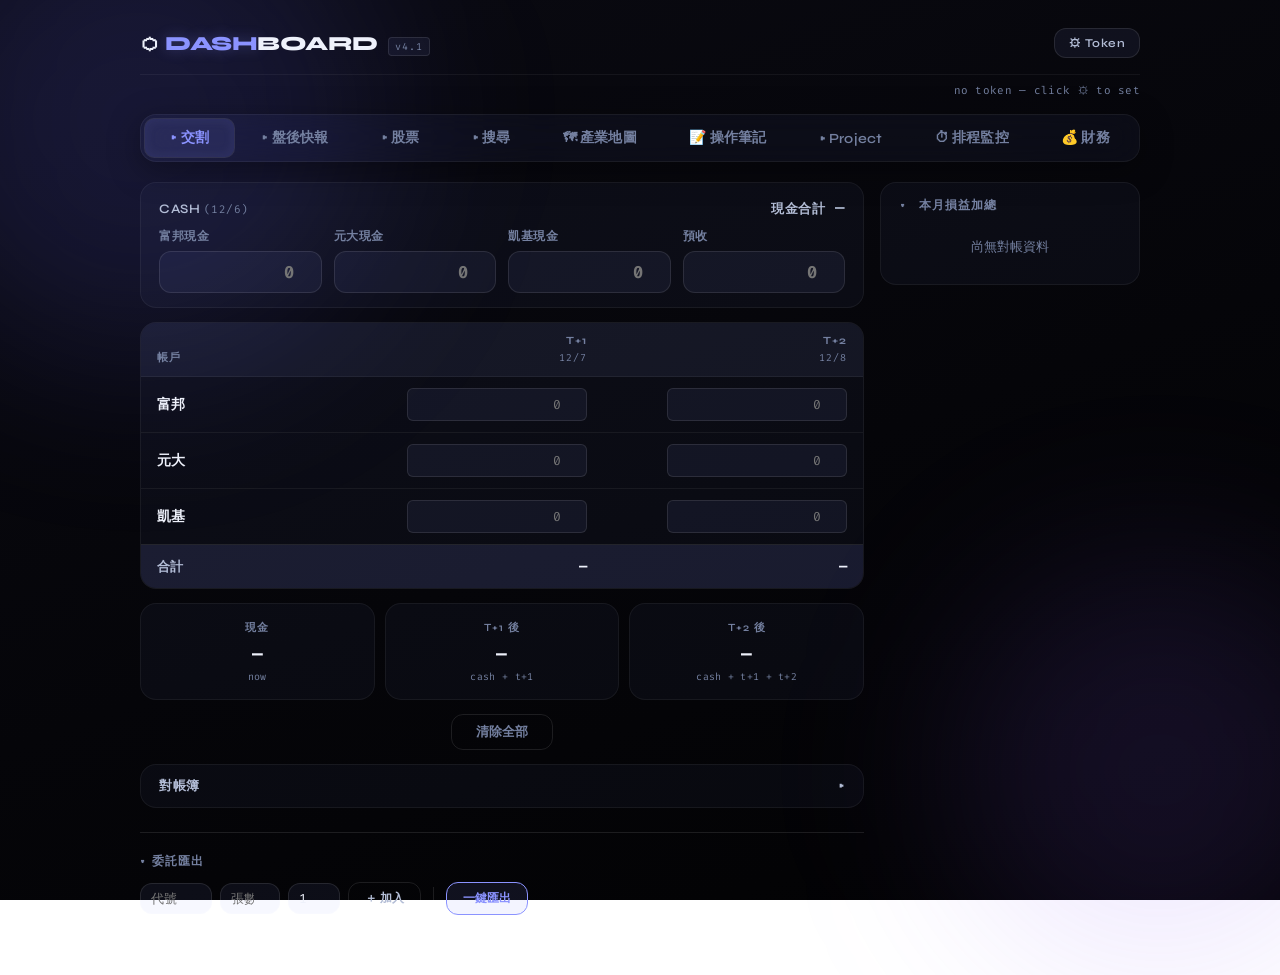
==== commit e6d8b398: "feat: add 凱基 cash field and ledger column" ====
--- a/index.html
+++ b/index.html
@@ -572,7 +572,7 @@
     .pnl-ledger-body tr.pnl-drow[hidden] { display: none; }
     .pnl-empty { color: var(--text-3); font-family: var(--mono); font-size: 13px; text-align: center; padding: 14px; }
     /* 對帳簿卡片數 = 帳戶數 + 合計（JS 設 --pnl-cols）；表頭不換行，欄多時 table-wrap 橫向捲動 */
-    .pnl-ledger-body .result-cards { grid-template-columns: repeat(var(--pnl-cols, 4), minmax(0, 1fr)); }
+    .pnl-ledger-body .result-cards { grid-template-columns: repeat(var(--pnl-cols, 5), minmax(0, 1fr)); }
     .pnl-ledger-body .card-value { font-size: 16px; }
     .pnl-ledger-body thead th { white-space: nowrap; }
     /* 本月交易量：成交金額不是損益，一般顏色 */
@@ -1625,9 +1625,11 @@
           <input class="cash-input" type="number" id="calc-cash-fubon" placeholder="0" oninput="calcRecalc()" /></label>
         <label class="calc-field"><span>元大現金</span>
           <input class="cash-input" type="number" id="calc-cash-yuanta" placeholder="0" oninput="calcRecalc()" /></label>
+        <label class="calc-field"><span>凱基現金</span>
+          <input class="cash-input" type="number" id="calc-cash-kgi" placeholder="0" oninput="calcRecalc()" /></label>
         <label class="calc-field"><span>預收</span>
           <input class="cash-input" type="number" id="calc-prepaid" placeholder="0" oninput="calcRecalc()" /></label>
-        <!-- 其他現金：接凱基等沒有現金格的 T+1，只有不為 0 時才顯示 -->
+        <!-- 其他現金：尚未獨立現金格的帳戶，只有不為 0 時才顯示 -->
         <label class="calc-field" id="calc-cash-other-field" hidden><span>其他現金</span>
           <input class="cash-input" type="number" id="calc-cash-other" placeholder="0" oninput="calcRecalc()" /></label>
       </div>
@@ -2415,12 +2417,12 @@
 
   // ── 交割計算機 ─────────────────────────────────────────────
   let calcSha = null;
-  // 現金依券商拆開：富邦／元大各一格；凱基（或其他沒有現金格的帳戶）的 T+1 滾進 cashOther
-  const CASH_FIELD = { 富邦: 'cashFubon', 元大: 'cashYuanta' };
+  // 現金依券商拆開：富邦／元大／凱基各一格；沒有現金格的帳戶 T+1 才滾進 cashOther
+  const CASH_FIELD = { 富邦: 'cashFubon', 元大: 'cashYuanta', 凱基: 'cashKGI' };
   const cashFieldOf = acc => CASH_FIELD[acc] || 'cashOther';
 
   function emptyCalcData() {
-    return { cashFubon: '', cashYuanta: '', cashOther: '', prepaid: '',
+    return { cashFubon: '', cashYuanta: '', cashKGI: '', cashOther: '', prepaid: '',
       accounts: { 富邦:{t1:'',t2:''}, 元大:{t1:'',t2:''}, 凱基:{t1:'',t2:''} }, lastDate: null };
   }
   let calcData = emptyCalcData();
@@ -2433,7 +2435,7 @@
       d.cashYuanta = '';
     }
     delete d.cash;
-    ['cashFubon', 'cashYuanta', 'cashOther', 'prepaid'].forEach(k => { if (d[k] == null) d[k] = ''; });
+    ['cashFubon', 'cashYuanta', 'cashKGI', 'cashOther', 'prepaid'].forEach(k => { if (d[k] == null) d[k] = ''; });
     d.accounts = d.accounts || {};
     ACCOUNTS.forEach(acc => { d.accounts[acc] = { t1: '', t2: '', ...(d.accounts[acc] || {}) }; });
     if (d.lastDate === undefined) d.lastDate = null;
@@ -2444,6 +2446,7 @@
     updateCalcDates();
     document.getElementById('calc-cash-fubon').value = calcData.cashFubon || '';
     document.getElementById('calc-cash-yuanta').value = calcData.cashYuanta || '';
+    document.getElementById('calc-cash-kgi').value = calcData.cashKGI || '';
     document.getElementById('calc-cash-other').value = calcData.cashOther || '';
     document.getElementById('calc-cash-other-field').hidden = !(parseFloat(calcData.cashOther) || 0);
     document.getElementById('calc-prepaid').value = calcData.prepaid || '';
@@ -2463,10 +2466,10 @@
     const days = countWorkDaysBetween(last, today);
     if (days <= 0) return;
 
-    // 今天 08:00 同步已把富邦、元大現金寫成券商可用餘額（含當日交割），T+1 不能再加一次
+    // 今天 08:00 同步已把各家現金寫成券商可用餘額（含當日交割），T+1 不能再加一次
     const syncedToday = calcData.cashSyncDate === new Date().toLocaleDateString('sv-SE', { timeZone: 'Asia/Taipei' });
 
-    // 各帳戶的 T+1 交割進自己的現金格（富邦→富邦現金、元大→元大現金、凱基→其他現金）
+    // 各帳戶的 T+1 交割進自己的現金格（富邦→富邦現金、元大→元大現金、凱基→凱基現金）
     const settleT1 = () => ACCOUNTS.forEach(acc => {
       const t1 = parseFloat(calcData.accounts[acc].t1) || 0;
       if (!t1) return;
@@ -2508,6 +2511,7 @@
     calcData.lastDate = localDateStr(today);
     calcData.cashFubon = document.getElementById('calc-cash-fubon').value;
     calcData.cashYuanta = document.getElementById('calc-cash-yuanta').value;
+    calcData.cashKGI = document.getElementById('calc-cash-kgi').value;
     calcData.cashOther = document.getElementById('calc-cash-other').value;
     calcData.prepaid = document.getElementById('calc-prepaid').value;
     ACCOUNTS.forEach(acc => {
@@ -2517,7 +2521,7 @@
       });
     });
 
-    const cash = calcVal('calc-cash-fubon') + calcVal('calc-cash-yuanta') + calcVal('calc-cash-other');
+    const cash = calcVal('calc-cash-fubon') + calcVal('calc-cash-yuanta') + calcVal('calc-cash-kgi') + calcVal('calc-cash-other');
     const prepaid = calcVal('calc-prepaid');
     let sumT1 = 0, sumT2 = 0;
     ACCOUNTS.forEach(acc => { sumT1 += calcVal(`calc-${acc}-t1`); sumT2 += calcVal(`calc-${acc}-t2`); });
@@ -2555,11 +2559,11 @@
     }
   }
 
-  // ── 對帳簿（pnl.json：{"YYYY-MM-DD": {"富邦": n, "元大": n, "富邦期貨": n, "vol": {"富邦": n, "元大": n}}}）──
+  // ── 對帳簿（pnl.json：{"YYYY-MM-DD": {"富邦": n, "元大": n, "凱基": n, "富邦期貨": n, "vol": {"富邦": n, "元大": n, "凱基": n}}}）──
   // 損益帳戶（顯示順序），要加帳戶只改這裡；舊資料缺的帳戶視為 0、表格顯示 —
-  const PNL_ACCOUNTS = ['富邦', '元大', '富邦期貨'];
+  const PNL_ACCOUNTS = ['富邦', '元大', '凱基', '富邦期貨'];
   // 交易量帳戶（"vol" 欄位，成交金額，不是損益，不進損益合計）
-  const PNL_VOL_ACCOUNTS = ['富邦', '元大'];
+  const PNL_VOL_ACCOUNTS = ['富邦', '元大', '凱基'];
 
   function pnlNum(v) { const n = Number(v); return Number.isFinite(n) ? n : 0; }
   function pnlFmt(n) {
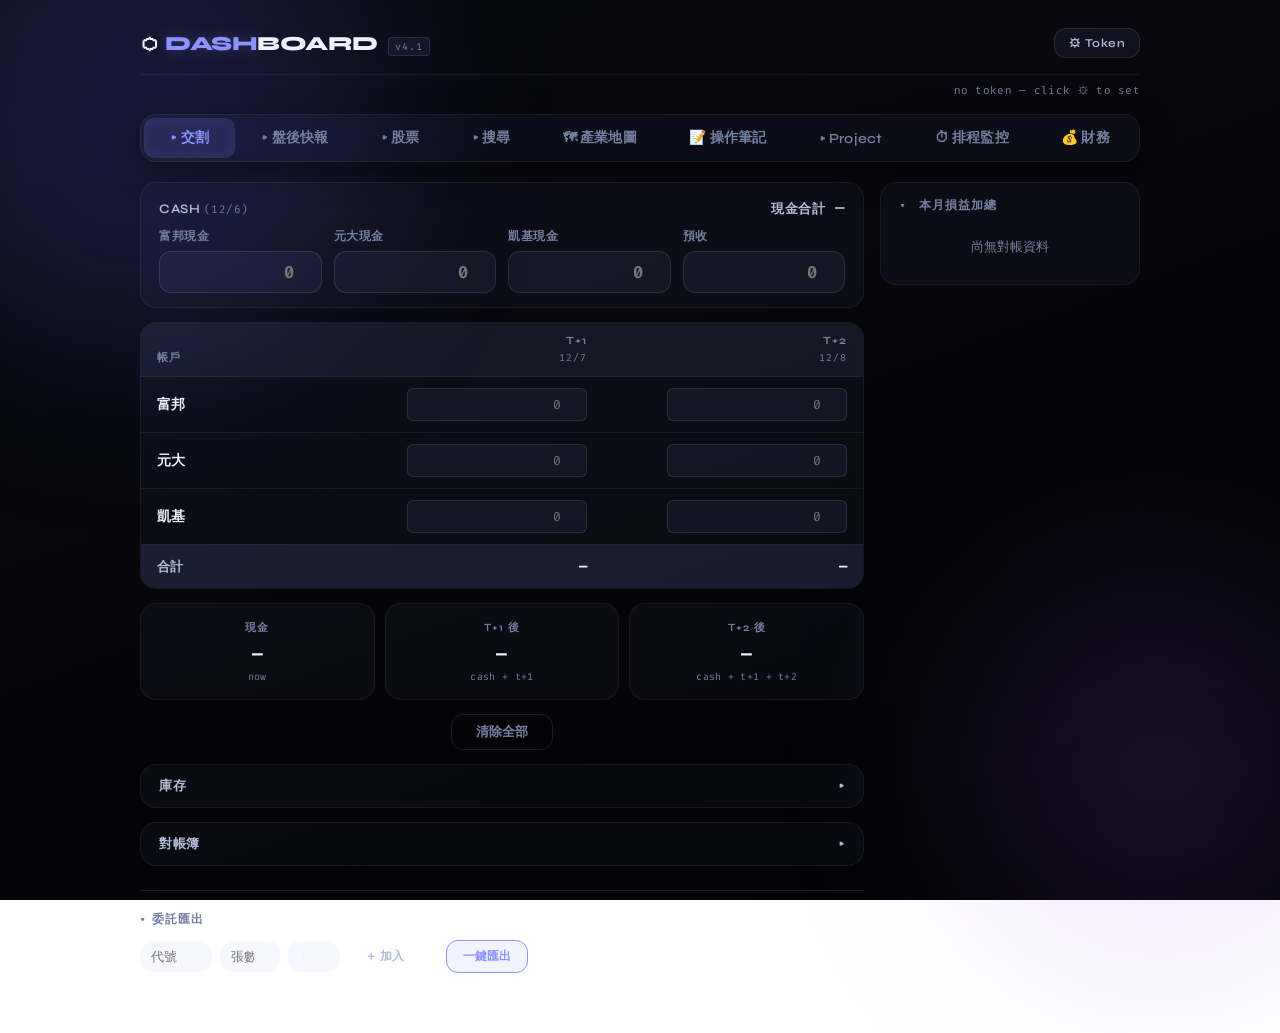
==== commit 7650160c: "feat: 庫存區塊（富邦／元大／凱基斗六，可收摺）放在對帳簿上方" ====
--- a/index.html
+++ b/index.html
@@ -578,6 +578,21 @@
     /* 本月交易量：成交金額不是損益，一般顏色 */
     .pnl-vol { margin-top: 14px; }
     .pnl-vol-v { color: var(--text); font-weight: 700; }
+    /* ── 庫存（holdings.json，預設收起；沿用對帳簿樣式）── */
+    .hold-ledger { margin-top: 14px; }
+    .hold-ledger .pnl-ledger-body .table-wrap { max-height: 560px; }
+    .hold-ledger table { min-width: 780px; }
+    .hold-ledger tbody td, .hold-ledger thead th, .hold-ledger tfoot td { padding-left: 10px; padding-right: 10px; white-space: nowrap; }
+    /* 欄多時橫向捲動，代碼名稱欄固定在左邊 */
+    .hold-ledger tbody td:first-child, .hold-ledger thead th:first-child, .hold-ledger tfoot td:first-child { position: sticky; left: 0; z-index: 1; background: #14151f; }
+    .hold-ledger thead th:first-child { z-index: 2; }
+    .hold-ledger tbody tr.pnl-mrow td:first-child { background: #1b1c27; }
+    .hold-ledger tfoot td:first-child { background: #1b1c27; }
+    .hold-ledger tbody tr.pnl-drow td:first-child { font-family: var(--ui); font-weight: 600; color: var(--text); }
+    .hold-code { font-family: var(--mono); color: var(--text-2); margin-right: 6px; }
+    .hold-acct { display: block; font-family: var(--ui); font-weight: 400; font-size: 11px; color: var(--text-3); margin: 2px 0 0 16px; }
+    .hold-err { color: var(--text-3); font-family: var(--ui); font-weight: 400; }
+    .hold-ledger .card-sub .pnl-up, .hold-ledger .card-sub .pnl-down { font-size: 11px; }
     @media (max-width: 600px) {
       .pnl-ledger-body .result-cards { grid-template-columns: repeat(2, minmax(0, 1fr)); }
     }
@@ -1674,6 +1689,16 @@
     </div>
 
     <button class="btn-reset" onclick="calcReset()">清除全部</button>
+
+    <!-- 庫存（holdings.json，預設收起） -->
+    <div class="pnl-ledger hold-ledger" id="hold-ledger">
+      <button class="pnl-ledger-head" onclick="toggleHoldLedger()">
+        <span>庫存 <span class="pnl-mdays" id="hold-updated"></span></span><span class="arrow">▸</span>
+      </button>
+      <div class="pnl-ledger-body" id="hold-ledger-body">
+        <div class="pnl-empty">尚無庫存資料</div>
+      </div>
+    </div>
 
     <!-- 對帳簿（pnl.json，預設收起） -->
     <div class="pnl-ledger" id="pnl-ledger">
@@ -2043,7 +2068,7 @@
     localStorage.setItem('gh_token', t);
     setBtnLoading(btn, true, '連線中…');
     try {
-      const [ok] = await Promise.all([loadTodos(), loadCalc(), loadPnl()]);
+      const [ok] = await Promise.all([loadTodos(), loadCalc(), loadPnl(), loadHoldings()]);
       if (ok) {
         closeTokenModal();
         showToast('Token 已儲存，已連線 GitHub', 'success');
@@ -2689,6 +2714,112 @@
     }
   }
 
+  // ── 庫存（holdings.json：{"updatedAt", "accounts":[{"name","status","error","generatedAt","branch"?,"holdings":[...],"totals":{...}}]}）──
+  const HOLD_GROUP_KEY = 'holdLedgerGroups';
+  function holdGroupState() { try { return JSON.parse(localStorage.getItem(HOLD_GROUP_KEY)) || {}; } catch (e) { return {}; } }
+  function holdTime(iso) {
+    if (!iso) return '';
+    const m = String(iso).match(/^\d{4}-(\d{2})-(\d{2})T(\d{2}):(\d{2})/);
+    return m ? `${m[1]}/${m[2]} ${m[3]}:${m[4]}` : String(iso);
+  }
+  function holdInt(n) { return n == null ? '<span class="zero">—</span>' : Math.round(n).toLocaleString('en-US'); }
+  function holdPx(n) { return n == null ? '<span class="zero">—</span>' : Number(n).toLocaleString('en-US', { minimumFractionDigits: 2, maximumFractionDigits: 2 }); }
+  function holdPl(n) { return n == null ? '<span class="zero">—</span>' : pnlFmt(n); }
+  function holdPct(n) {
+    if (n == null) return '<span class="zero">—</span>';
+    const cls = n > 0 ? 'pnl-up' : n < 0 ? 'pnl-down' : 'zero';
+    return `<span class="${cls}">${n > 0 ? '+' : ''}${Number(n).toFixed(2)}%</span>`;
+  }
+  function holdLabel(a) { return a.branch ? `${a.name}（${a.branch}）` : a.name; }
+  function toggleHoldGroup(k) {
+    const head = document.querySelector(`#hold-ledger-body tr.pnl-mrow[data-g="${k}"]`);
+    if (!head) return;
+    const open = !foldIsOpen(head.classList.contains('open'), head);
+    const rows = document.querySelectorAll(`#hold-ledger-body tr.pnl-drow[data-g="${k}"]`);
+    const apply = s => { head.classList.toggle('open', s); rows.forEach(tr => { tr.hidden = !s; }); };
+    const wrap = head.closest('.table-wrap');
+    if (wrap) animateFold(wrap, open, apply, head); else apply(open);
+    const st = holdGroupState(); st[k] = open;
+    try { localStorage.setItem(HOLD_GROUP_KEY, JSON.stringify(st)); } catch (e) {}
+  }
+  window.toggleHoldGroup = toggleHoldGroup;
+  function toggleHoldLedger() {
+    const L = document.getElementById('hold-ledger');
+    const open = !foldIsOpen(L.classList.contains('open'), L);
+    animateFold(L, open, s => L.classList.toggle('open', s));
+  }
+  window.toggleHoldLedger = toggleHoldLedger;
+
+  function renderHoldEmpty() {
+    document.getElementById('hold-ledger-body').innerHTML = '<div class="pnl-empty">尚無庫存資料</div>';
+    document.getElementById('hold-updated').textContent = '';
+  }
+
+  function renderHoldings(h) {
+    const accs = (h && Array.isArray(h.accounts)) ? h.accounts : [];
+    if (!accs.length) { renderHoldEmpty(); return; }
+    document.getElementById('hold-updated').textContent = holdTime(h.updatedAt);
+    const ok = accs.filter(a => a.status === 'ok' && a.totals);
+    const sumMV = ok.reduce((x, a) => x + (a.totals.marketValue || 0), 0);
+    const sumPL = ok.reduce((x, a) => x + (a.totals.unrealized || 0), 0);
+    const sumCost = ok.reduce((x, a) => x + (a.totals.costAmt || 0), 0);
+    const sumCnt = ok.reduce((x, a) => x + (a.totals.count || 0), 0);
+    const st = holdGroupState();
+    const card = a => {
+      if (a.status !== 'ok' || !a.totals) return `
+        <div class="card"><div class="card-label">${holdLabel(a)}</div>
+          <div class="card-value"><span class="zero">查無資料</span></div>
+          <div class="card-sub">${holdTime(a.generatedAt)}</div></div>`;
+      const t = a.totals;
+      return `
+        <div class="card"><div class="card-label">${holdLabel(a)} · ${t.count}檔</div>
+          <div class="card-value">${t.count ? holdInt(t.marketValue) : '<span class="zero">無庫存</span>'}</div>
+          <div class="card-sub">${t.count ? holdPl(t.unrealized) + ' ' + holdPct(t.returnPct) : ''}</div>
+          <div class="card-sub">${holdTime(a.generatedAt)}</div></div>`;
+    };
+    const group = a => {
+      const k = a.name;
+      const open = k in st ? !!st[k] : true;
+      const t = a.totals;
+      const srcs = [...new Set((a.holdings || []).map(x => x.priceSrc).filter(x => x && x !== 'broker'))];
+      const meta = `${holdTime(a.generatedAt)}${srcs.length ? ' · 現價 ' + srcs.join('、') : ''}`;
+      if (a.status !== 'ok' || !t) {
+        return `<tr class="pnl-mrow" data-g="${k}"><td><span class="arrow">▸</span> ${holdLabel(a)} <span class="hold-err">查無資料${a.error ? '（' + String(a.error).replace(/[<>&]/g, '') + '）' : ''}</span></td><td colspan="7"></td></tr>`;
+      }
+      const head = `<tr class="pnl-mrow${open ? ' open' : ''}" data-g="${k}" onclick="toggleHoldGroup('${k}')"><td><span class="arrow">▸</span> ${holdLabel(a)} <span class="pnl-mdays">${t.count}檔</span><span class="hold-acct">${meta}</span></td><td></td><td></td><td></td><td></td><td>${t.count ? holdInt(t.marketValue) : '<span class="zero">無庫存</span>'}</td><td>${t.count ? holdPl(t.unrealized) : ''}</td><td>${t.count ? holdPct(t.returnPct) : ''}</td></tr>`;
+      const rows = (a.holdings || []).map(x => `
+            <tr class="pnl-drow" data-g="${k}"${open ? '' : ' hidden'}><td><span class="hold-code">${x.code}</span>${x.name || ''}</td><td>${x.type || ''}</td><td>${holdInt(x.qty)}</td><td>${holdPx(x.avgCost)}</td><td>${holdPx(x.price)}</td><td>${holdInt(x.marketValue)}</td><td>${holdPl(x.unrealized)}</td><td>${holdPct(x.returnPct)}</td></tr>`).join('');
+      return head + rows;
+    };
+    document.getElementById('hold-ledger-body').innerHTML = `
+      <div class="result-cards" style="--pnl-cols:${accs.length + 1}">
+        ${accs.map(card).join('')}
+        <div class="card"><div class="card-label">合計 · ${sumCnt}檔</div>
+          <div class="card-value">${holdInt(sumMV)}</div>
+          <div class="card-sub">${holdPl(sumPL)} ${holdPct(sumCost ? sumPL / sumCost * 100 : null)}</div>
+          <div class="card-sub">${holdTime(h.updatedAt)}</div></div>
+      </div>
+      <div class="table-wrap">
+        <table>
+          <thead><tr><th>代碼 名稱</th><th>類別</th><th>股數</th><th>成本均價</th><th>現價</th><th>市值</th><th>未實現損益</th><th>報酬率</th></tr></thead>
+          <tbody>${accs.map(group).join('')}
+          </tbody>
+          <tfoot><tr><td>合計 ${sumCnt}檔</td><td></td><td></td><td></td><td></td><td>${holdInt(sumMV)}</td><td>${holdPl(sumPL)}</td><td>${holdPct(sumCost ? sumPL / sumCost * 100 : null)}</td></tr></tfoot>
+        </table>
+      </div>`;
+  }
+
+  async function loadHoldings() {
+    if (!getToken()) { renderHoldEmpty(); return; }
+    try {
+      const data = await ghGet('holdings.json');
+      if (!data) { renderHoldEmpty(); return; }
+      renderHoldings(JSON.parse(b64decode(data.content)));
+    } catch (e) {
+      renderHoldEmpty();
+    }
+  }
+
   let calcSaveTimer = null;
   function saveCalc() {
     clearTimeout(calcSaveTimer);
@@ -3766,7 +3897,7 @@
   // ── 啟動 ──────────────────────────────────────────────────
   buildCalcRows();
   if (getToken()) {
-    Promise.all([loadTodos(), loadCalc(), loadPnl()]);
+    Promise.all([loadTodos(), loadCalc(), loadPnl(), loadHoldings()]);
   } else {
     setSyncStatus('no token — click ⚙ to set');
     render();
